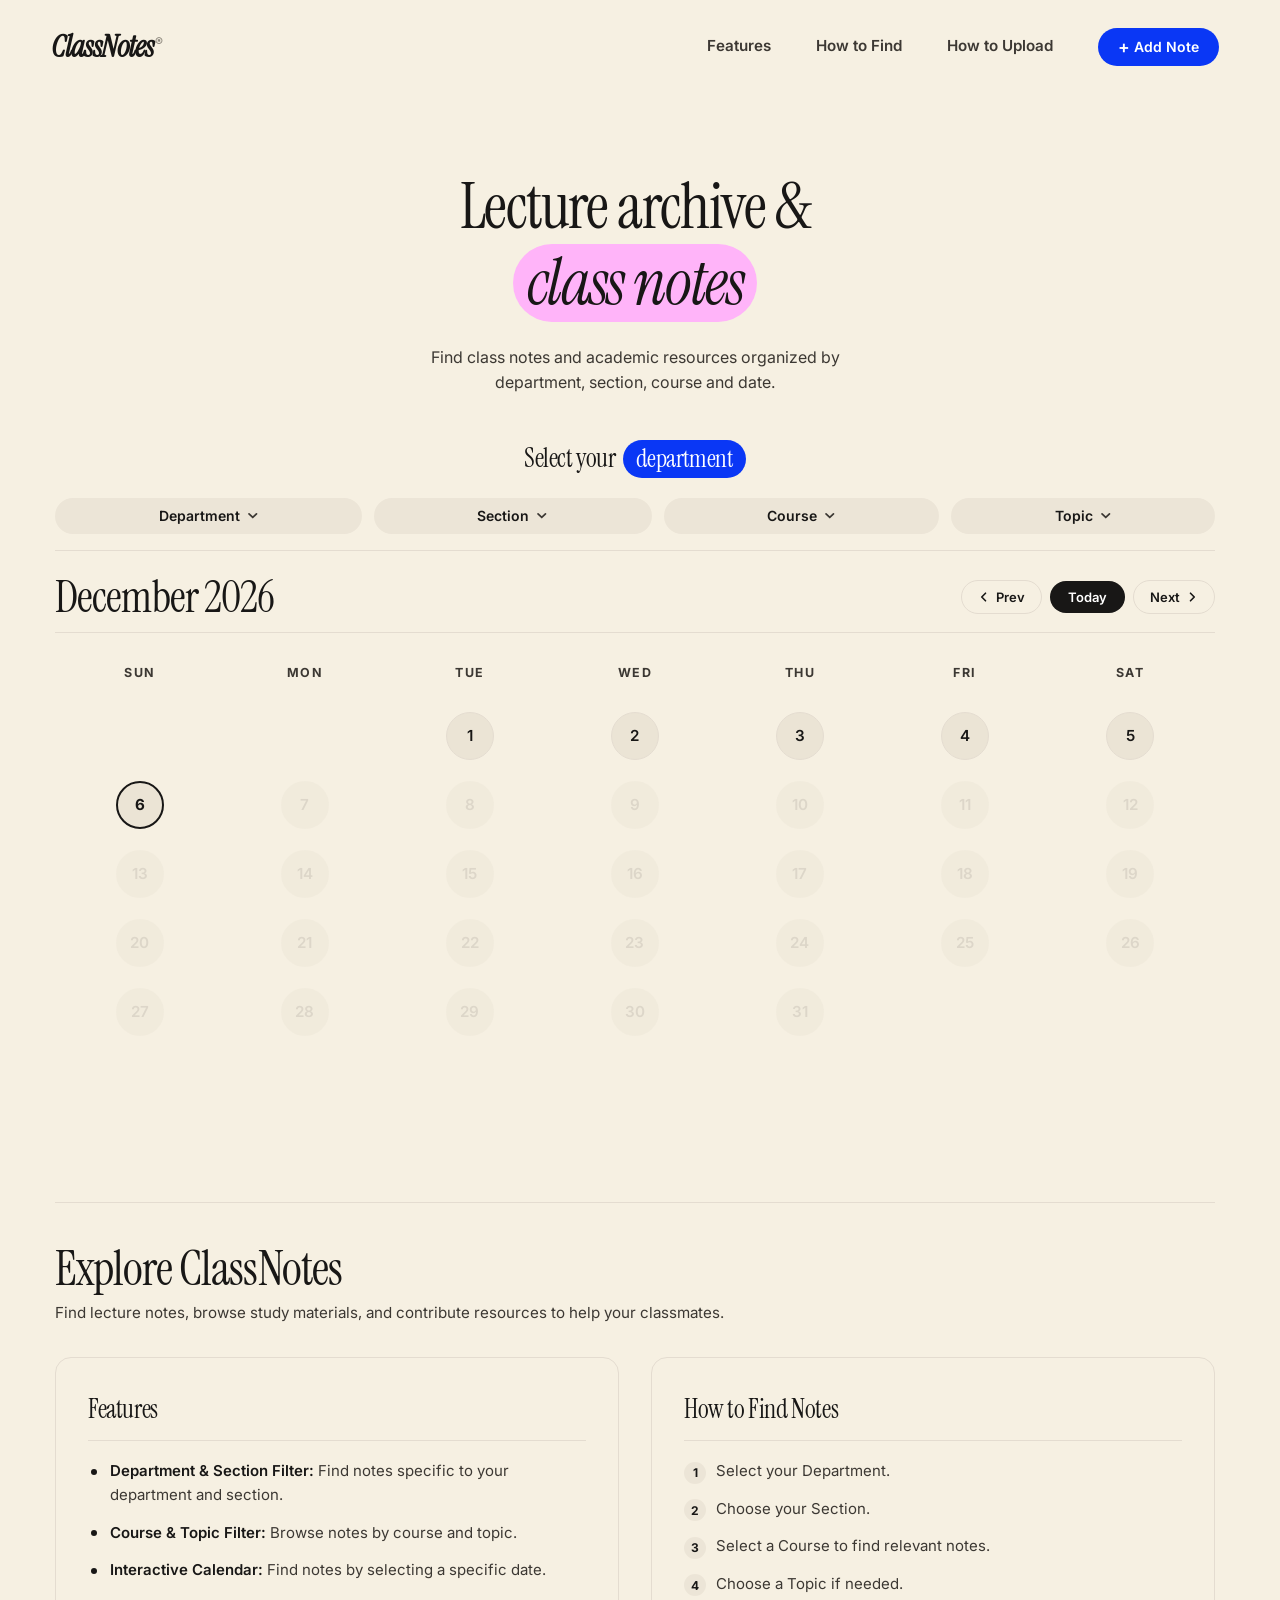
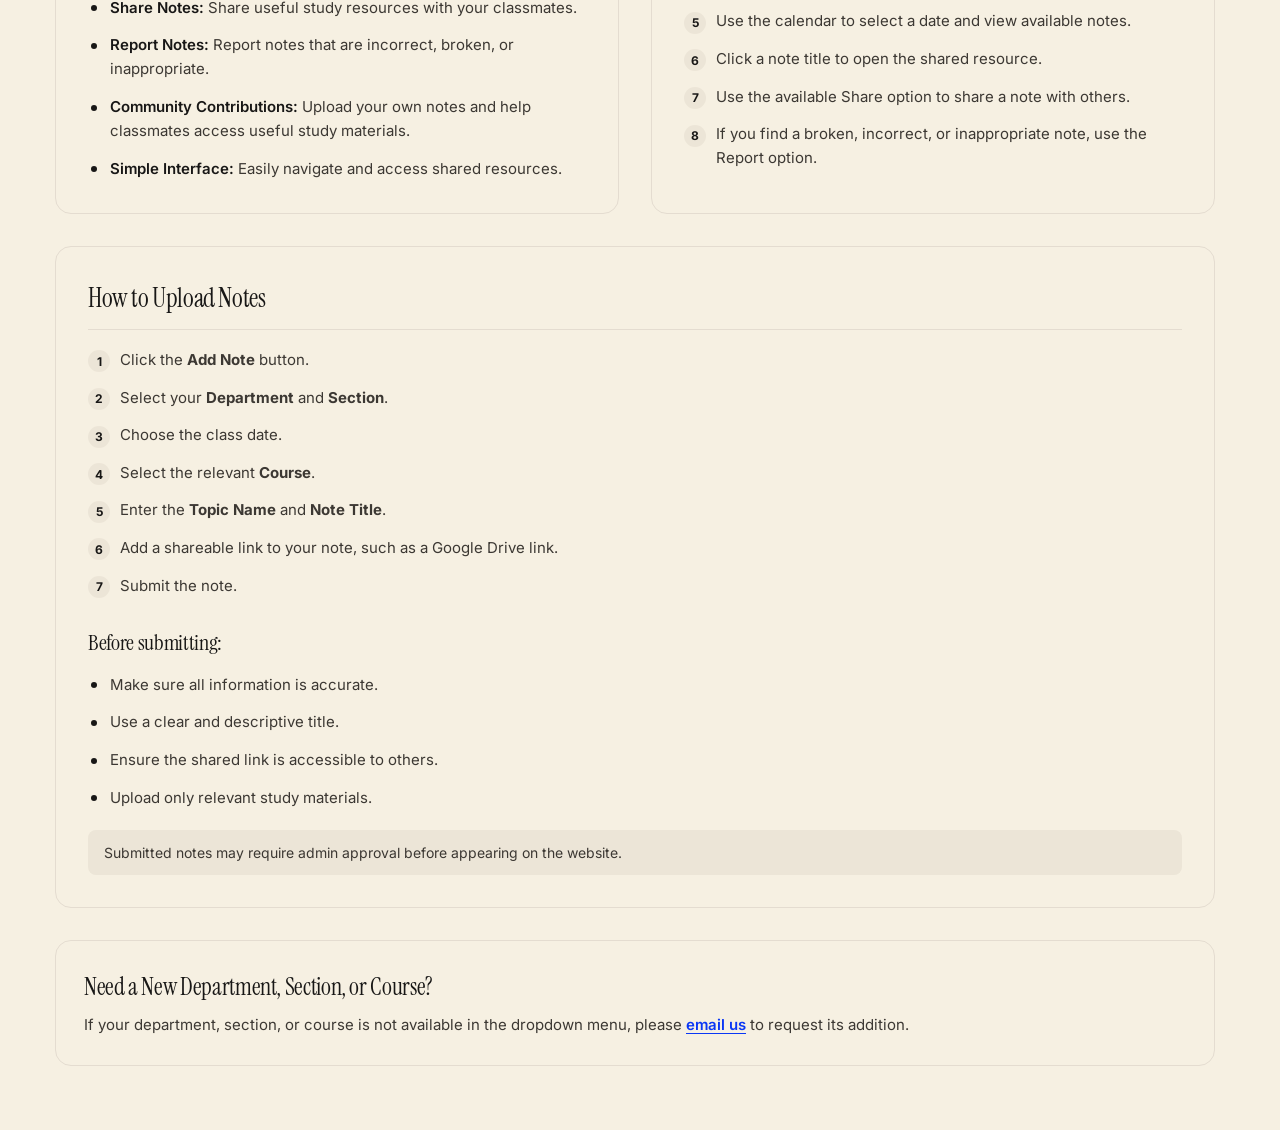
==== test.html @ f6c34bfb "Test" ====
<!DOCTYPE html>
<html lang="en">
<head>
  <meta charset="UTF-8">
  <meta name="viewport" content="width=device-width, initial-scale=1.0">
  <title>ClassNotes — Organized Lecture Notes</title>
  <link rel="preconnect" href="https://fonts.googleapis.com">
  <link rel="preconnect" href="https://fonts.gstatic.com" crossorigin>
  <link href="https://fonts.googleapis.com/css2?family=Instrument+Serif:ital@0;1&family=Inter:wght@400;500;600;700&display=swap" rel="stylesheet">
  <style>
    :root {
      --bg-canvas: #F6F0E2;
      --bg-surface: #FFFFFF;
      --bg-subtle: #ECE5D7;
      --bg-hover: #E3DCCF;
      --bg-pill: #EBE4D5;
      --bg-class-notes-badge: #FFB4F9;

      --border-subtle: #E4DCD0;
      --border-hover: #D6CEC0;

      --text-main: #181716;
      --text-muted: #3C3833;
      --text-subtle: #8A847A;
      --text-disabled: #B8B0A5;

      --brand-primary: #0A37F5;
      --brand-primary-hover: #072CC4;
      --brand-dark: #181716;
      --brand-dark-hover: #2B2A28;
      --brand-danger: #DC2626;
      --brand-danger-hover: #B91C1C;

      --radius-full: 9999px;
      --radius-lg: 16px;
      --radius-md: 10px;
      --radius-sm: 8px;

      --font-display: 'Instrument Serif', Georgia, serif;
      --font-body: 'Inter', -apple-system, BlinkMacSystemFont, "Segoe UI", Roboto, sans-serif;
    }

    *, *::before, *::after {
      box-sizing: border-box;
      margin: 0;
      padding: 0;
    }

    /* Intro Preloader */
    .preloader {
      position: fixed;
      inset: 0;
      background-color: var(--bg-canvas);
      display: flex;
      align-items: center;
      justify-content: center;
      z-index: 9999;
      pointer-events: auto;
      transition: opacity 0.6s cubic-bezier(0.16, 1, 0.3, 1), visibility 0.6s ease;
    }

    .preloader.is-hidden {
      opacity: 0;
      visibility: hidden;
      pointer-events: none;
    }

    .preloader-brand {
      font-family: var(--font-display);
      font-style: italic;
      font-size: clamp(2.75rem, 6.5vw, 4.5rem);
      letter-spacing: -0.02em;
      color: var(--text-main);
      display: inline-flex;
      align-items: baseline;
      user-select: none;
    }

    .preloader-char {
      display: inline-block;
      opacity: 0;
      filter: blur(14px);
      transform: translateY(2px);
      animation: blurRevealChar 0.48s cubic-bezier(0.2, 0, 0.2, 1) forwards;
      animation-delay: calc(var(--char-index) * 0.07s);
      will-change: filter, opacity, transform;
    }

    @keyframes blurRevealChar {
      0% {
        opacity: 0;
        filter: blur(14px);
        transform: translateY(2px);
      }
      100% {
        opacity: 1;
        filter: blur(0px);
        transform: translateY(0);
      }
    }

    html {
      scroll-behavior: smooth;
      scrollbar-gutter: stable;
      scrollbar-width: thin;
      scrollbar-color: var(--border-hover) transparent;
    }

    html::-webkit-scrollbar {
      width: 7px;
    }

    html::-webkit-scrollbar-thumb {
      background-color: var(--border-hover);
      border-radius: var(--radius-full);
    }

    html::-webkit-scrollbar-thumb:hover {
      background-color: var(--text-disabled);
    }

    button, input {
      font-family: inherit;
      border: 0;
      outline: 0;
      background: transparent;
    }

    body {
      background-color: var(--bg-canvas);
      color: var(--text-main);
      font-family: var(--font-body);
      font-size: 15px;
      line-height: 1.5;
      min-height: 100vh;
      padding-bottom: 4rem;
    }

    body.sheet-open {
      overflow: hidden;
      touch-action: none;
    }

    .shell {
      max-width: 1240px;
      width: 100%;
      margin: 0 auto;
      padding: 0 clamp(1rem, 3.5vw, 2.5rem);
    }

    /* Core buttons */
    .btn {
      display: inline-flex;
      align-items: center;
      justify-content: center;
      position: relative;
      font-size: 0.875rem;
      font-weight: 600;
      padding: 0.625rem 1.25rem;
      border-radius: var(--radius-full);
      cursor: pointer;
      text-decoration: none;
      white-space: nowrap;
      transition: background-color 0.15s ease, opacity 0.15s ease;
    }

    .btn:disabled {
      cursor: not-allowed;
      opacity: 0.6;
    }

    .btn--primary {
      background-color: var(--brand-primary);
      color: #FFFFFF;
    }

    .btn--primary:hover:not(:disabled) {
      background-color: var(--brand-primary-hover);
    }

    .btn-plus {
      font-size: 1.25em;
      line-height: 1;
      margin-right: 0.25rem;
      display: inline-block;
    }

    .btn--dark {
      background-color: var(--brand-dark);
      color: #FFFFFF;
      padding: 0.5rem 1.15rem;
      font-size: 0.8125rem;
    }

    .btn--dark:hover:not(:disabled) {
      background-color: var(--brand-dark-hover);
    }

    .btn--ghost {
      background-color: var(--bg-subtle);
      color: var(--text-main);
    }

    .btn--ghost:hover:not(:disabled) {
      background-color: var(--bg-hover);
    }

    .btn--subtle {
      background-color: var(--bg-canvas);
      color: var(--text-main);
      border: 1px solid var(--border-subtle);
      padding: 0.5rem 1rem;
      font-size: 0.8125rem;
      gap: 0.4rem;
    }

    .btn--subtle:hover:not(:disabled) {
      background-color: var(--bg-subtle);
    }

    .btn--danger {
      background-color: var(--brand-danger);
      color: #FFFFFF;
    }

    .btn--danger:hover:not(:disabled) {
      background-color: var(--brand-danger-hover);
    }

    .btn.is-loading {
      pointer-events: none;
      color: transparent;
    }

    .btn.is-loading::after {
      content: '';
      position: absolute;
      width: 1rem;
      height: 1rem;
      border: 2px solid #FFFFFF;
      border-top-color: transparent;
      border-radius: 50%;
      animation: spin 0.6s linear infinite;
    }

    /* Skeleton Loading Animations */
    @keyframes skeleton-pulse {
      0%, 100% { opacity: 0.95; }
      50% { opacity: 0.38; }
    }

    .skeleton-line,
    .calendar-cell-btn.skeleton-btn {
      background-color: var(--bg-hover);
      animation: skeleton-pulse 1.3s ease-in-out infinite;
    }

    .calendar-cell-btn.skeleton-btn {
      border: 1px solid var(--border-subtle);
      color: transparent;
      pointer-events: none;
      cursor: default;
    }

    .course-card.skeleton-card {
      pointer-events: none;
      user-select: none;
      cursor: default;
    }

    .skeleton-line {
      border-radius: var(--radius-full);
    }

    .skeleton-line--date {
      width: 140px;
      height: 15px;
      margin-bottom: 5px;
    }

    .skeleton-line--day {
      width: 48px;
      height: 12px;
    }

    .skeleton-line--badge {
      width: 50px;
      height: 14px;
      align-self: flex-start;
    }

    /* Header & Navigation */
    .site-header {
      width: 100%;
      display: flex;
      align-items: center;
      justify-content: space-between;
      padding: 1.75rem clamp(1rem, 4vw, 3.5rem);
      background: var(--bg-canvas);
      position: sticky;
      top: 0;
      z-index: 300;
    }

    .brand-mark {
      font-family: var(--font-display);
      font-style: italic;
      font-size: 1.875rem;
      letter-spacing: -0.02em;
      color: var(--text-main);
      line-height: 1;
    }

    .brand-mark sup {
      font-size: 0.75rem;
      font-family: var(--font-body);
      font-style: normal;
      color: var(--text-subtle);
      font-weight: 600;
      margin-left: 2px;
    }

    .header-nav {
      display: flex;
      align-items: center;
      gap: clamp(2rem, 3.5vw, 3rem);
    }

    .nav-link {
      font-size: 0.95rem;
      font-weight: 600;
      color: var(--text-muted);
      cursor: pointer;
      text-decoration: none;
      transition: color 0.15s ease;
    }

    .nav-link:hover {
      color: var(--text-main);
    }

    .header-menu-toggle {
      display: none;
      padding: 0.25rem 0.5rem;
      font-size: 0.95rem;
      font-weight: 600;
      color: var(--text-main);
      cursor: pointer;
    }

    /* Badges */
    .badge {
      display: inline-flex;
      align-items: center;
      background: var(--bg-subtle);
      color: var(--text-main);
      font-family: var(--font-display);
      font-style: italic;
      border-radius: var(--radius-full);
      padding: 0.15rem 0.85rem;
    }

    .hero-title .badge {
      background-color: var(--bg-class-notes-badge);
    }

    /* Form controls */
    .field {
      margin-bottom: 1rem;
      position: relative;
    }

    .field label {
      display: block;
      font-size: 0.75rem;
      font-weight: 600;
      text-transform: uppercase;
      letter-spacing: 0.05em;
      color: var(--text-subtle);
      margin-bottom: 0.35rem;
    }

    .field input {
      width: 100%;
      background-color: var(--bg-subtle);
      border-radius: var(--radius-md);
      padding: 0.75rem 1rem;
      font-size: 0.9375rem;
      color: var(--text-main);
      transition: background-color 0.15s ease;
    }

    .field input:focus {
      background-color: var(--bg-hover);
    }

    /* Hero */
    .hero {
      padding-top: clamp(3.5rem, 6vw, 5.5rem);
      text-align: center;
      max-width: 840px;
      margin: 0 auto;
      display: flex;
      flex-direction: column;
      align-items: center;
    }

    .hero-title {
      font-family: var(--font-display);
      font-size: clamp(2.5rem, 5vw, 4.25rem);
      font-weight: 400;
      line-height: 1.15;
      letter-spacing: -0.025em;
      color: var(--text-main);
      margin-bottom: 1.4rem;
    }

    .hero-desc {
      font-size: clamp(1rem, 1.2vw, 1.125rem);
      color: var(--text-muted);
      max-width: 500px;
      line-height: 1.6;
      margin: 0 auto clamp(2rem, 3.5vw, 2.75rem);
    }

    /* Selection Banner */
    .selection-banner-wrapper {
      margin: 0 auto 0.85rem;
      display: flex;
      justify-content: center;
      align-items: center;
      text-align: center;
    }

    .selection-banner {
      font-family: var(--font-display);
      font-size: clamp(1.25rem, 2.3vw, 1.65rem);
      font-weight: 400;
      letter-spacing: -0.015em;
      color: var(--text-main);
      display: inline-flex;
      align-items: center;
      justify-content: center;
      flex-wrap: wrap;
      gap: 0.45rem;
      line-height: 1.35;
    }

    .selection-banner .badge {
      background-color: var(--brand-primary);
      color: #FFFFFF;
      font-size: 0.95em;
      font-style: normal;
    }

    /* Filters Bar */
    .nav-filters {
      display: flex;
      flex-wrap: nowrap;
      align-items: center;
      width: 100%;
      margin-bottom: 1rem;
      padding: 0.35rem 0 1rem;
      border-bottom: 1px solid var(--border-subtle);
      position: relative;
      gap: clamp(0.35rem, 1.2vw, 0.75rem);
      overflow-x: auto;
    }

    .nav-filters,
    .notes-stack,
    .modal-body-scroll {
      scrollbar-width: none;
    }

    .nav-filters::-webkit-scrollbar,
    .notes-stack::-webkit-scrollbar,
    .modal-body-scroll::-webkit-scrollbar {
      display: none;
    }

    .nav-filter-item {
      position: relative;
      min-width: 0;
    }

    .nav-filters .nav-filter-item {
      flex: 1 1 auto;
      min-width: 72px;
      max-width: 35%;
    }

    /* Filter Triggers */
    .nav-filter-trigger {
      display: flex;
      align-items: center;
      justify-content: center;
      gap: clamp(0.2rem, 0.8vw, 0.45rem);
      background-color: var(--bg-subtle);
      border-radius: var(--radius-full);
      padding: 0.6rem clamp(0.4rem, 1.2vw, 1.15rem);
      color: var(--text-main);
      font-size: clamp(0.75rem, 1.1vw, 0.875rem);
      font-weight: 600;
      cursor: pointer;
      user-select: none;
      width: 100%;
      transition: background-color 0.15s ease;
    }

    .nav-filter-trigger:hover,
    .nav-filter-trigger:focus-visible,
    .nav-filter-trigger[aria-expanded="true"] {
      background-color: var(--bg-hover);
    }

    .nav-filter-text {
      overflow: hidden;
      text-overflow: ellipsis;
      white-space: nowrap;
      pointer-events: none;
      min-width: 0;
      text-align: center;
    }

    .nav-filter-arrow {
      pointer-events: none;
      flex-shrink: 0;
      color: var(--text-muted);
      transition: transform 0.15s ease;
    }

    .nav-filter-trigger[aria-expanded="true"] .nav-filter-arrow {
      transform: rotate(180deg);
    }

    /* Filter Menus */
    .nav-filter-menu {
      position: absolute;
      top: calc(100% + 5px);
      left: 0;
      width: 100%;
      min-width: 220px;
      max-width: min(420px, calc(100vw - 2rem));
      background: var(--bg-surface);
      border: 1px solid var(--border-subtle);
      border-radius: var(--radius-md);
      padding: 0.35rem 0.25rem 0.35rem 0.35rem;
      z-index: 250;
      max-height: 240px;
      overflow-y: auto;
      box-shadow: 0 4px 16px rgba(0, 0, 0, 0.08);
      scrollbar-width: thin;
      scrollbar-color: var(--border-hover) transparent;
    }

    .nav-filter-menu::-webkit-scrollbar {
      width: 5px;
      display: block;
    }

    .nav-filter-menu::-webkit-scrollbar-track {
      background: transparent;
      margin: 4px 0;
    }

    .nav-filter-menu::-webkit-scrollbar-thumb {
      background-color: var(--border-hover);
      border-radius: var(--radius-full);
    }

    .nav-filter-menu::-webkit-scrollbar-thumb:hover {
      background-color: var(--text-subtle);
    }

    .nav-filter-menu[hidden] {
      display: none;
    }

    .nav-filter-option {
      display: flex;
      align-items: center;
      justify-content: space-between;
      width: 100%;
      padding: 0.55rem 0.85rem;
      border-radius: var(--radius-sm);
      font-size: 0.84rem;
      font-weight: 500;
      color: var(--text-main);
      text-align: left;
      cursor: pointer;
      line-height: 1.4;
      background: transparent;
      gap: 0.5rem;
      transition: background-color 0.12s ease;
    }

    .nav-filter-option-text {
      flex: 1 1 auto;
      min-width: 0;
      overflow: hidden;
      text-overflow: ellipsis;
      white-space: nowrap;
    }

    .nav-filter-check {
      flex-shrink: 0;
      width: 14px;
      height: 14px;
      color: var(--text-muted);
    }

    .nav-filter-option:hover {
      background-color: var(--bg-hover);
    }

    .nav-filter-option.is-selected {
      font-weight: 600;
      background-color: var(--bg-pill);
      color: var(--text-main);
    }

    .nav-filter-empty {
      padding: 0.85rem 1rem;
      color: var(--text-subtle);
      font-size: 0.8125rem;
      text-align: center;
      user-select: none;
    }

    /* Modal Form dropdowns */
    .field .nav-filter-item {
      width: 100%;
    }

    .field .nav-filter-trigger {
      justify-content: space-between;
      border-radius: var(--radius-md);
      padding: 0.75rem 1rem;
      font-size: 0.9375rem;
      background-color: var(--bg-subtle);
    }

    .field .nav-filter-menu {
      min-width: 100%;
      max-width: 100%;
      top: calc(100% + 4px);
    }

    .content-area {
      margin-top: 0.5rem;
    }

    /* Calendar & Views */
    #calendar-view,
    .course-dates-view {
      padding: 0.5rem 0 1rem;
    }

    .calendar-nav {
      display: flex;
      align-items: center;
      justify-content: space-between;
      margin-bottom: 0.85rem;
      padding-bottom: 0.85rem;
      border-bottom: 1px solid var(--border-subtle);
      flex-wrap: wrap;
      gap: 1rem;
    }

    .calendar-nav-title {
      font-family: var(--font-display);
      font-size: 2.75rem;
      font-weight: 400;
      letter-spacing: -0.02em;
      color: var(--text-main);
      line-height: 1;
      transition: opacity 0.2s ease;
    }

    .calendar-nav-title .month-short {
      display: none;
    }

    .calendar-nav-actions {
      display: flex;
      align-items: center;
      gap: 0.45rem;
    }

    /* Carousel Container */
    .calendar-carousel {
      position: relative;
      overflow: hidden;
      width: 100%;
      touch-action: pan-y;
      user-select: none;
      -webkit-user-select: none;
      cursor: grab;
      border-radius: var(--radius-md);
    }

    .calendar-carousel.is-dragging {
      cursor: grabbing;
    }

    .calendar-track {
      display: flex;
      width: 300%;
      will-change: transform;
      transform: translate3d(-33.333333%, 0, 0);
      transition: transform 0.28s cubic-bezier(0.16, 1, 0.3, 1);
    }

    .calendar-track.is-dragging {
      transition: none !important;
    }

    .calendar-panel {
      flex: 0 0 33.333333%;
      width: 33.333333%;
      padding: 0 0.15rem;
    }

    .calendar-panel:not(.is-current) {
      pointer-events: none;
      opacity: 0.9;
    }

    .calendar-grid {
      width: 100%;
      border-collapse: separate;
      border-spacing: 0 0.85rem;
      table-layout: fixed;
    }

    .calendar-grid th {
      font-size: 0.78rem;
      font-weight: 700;
      text-transform: uppercase;
      letter-spacing: 0.12em;
      color: var(--text-muted);
      padding: 0.25rem 0.25rem 0.75rem;
      text-align: center;
    }

    .calendar-cell {
      height: 56px;
      text-align: center;
      vertical-align: middle;
    }

    .calendar-cell--empty,
    .calendar-cell--disabled {
      pointer-events: none;
    }

    .calendar-cell-btn {
      width: 48px;
      height: 48px;
      margin: auto;
      display: flex;
      align-items: center;
      justify-content: center;
      background-color: var(--bg-pill);
      border: 1px solid var(--border-subtle);
      font-weight: 600;
      font-size: 0.95rem;
      color: var(--text-main);
      border-radius: 50%;
      cursor: pointer;
      transition: background-color 0.15s ease, border-color 0.15s ease, color 0.15s ease;
    }

    .calendar-cell-btn:hover:not(:disabled) {
      background-color: var(--bg-hover);
      border-color: var(--border-hover);
    }

    .calendar-cell--today .calendar-cell-btn {
      border: 2px solid var(--text-main);
      font-weight: 700;
    }

    .calendar-cell.has-notes .calendar-cell-btn {
      border: 2px solid var(--brand-primary);
      color: var(--brand-primary);
      font-weight: 700;
    }

    .calendar-cell.has-notes .calendar-cell-btn:hover:not(:disabled) {
      border-color: var(--brand-primary-hover);
    }

    .calendar-cell--disabled .calendar-cell-btn {
      border: 0;
      color: var(--text-disabled);
      opacity: 0.4;
      cursor: default;
    }

    .course-dates-header {
      display: flex;
      align-items: baseline;
      gap: 0.75rem;
      margin-bottom: 1.25rem;
      padding-bottom: 0.85rem;
      border-bottom: 1px solid var(--border-subtle);
      flex-wrap: wrap;
    }

    .course-dates-title {
      font-family: var(--font-display);
      font-size: 2.25rem;
      font-weight: 400;
      color: var(--text-main);
      line-height: 1.1;
    }

    .course-dates-count {
      font-size: 0.875rem;
      color: var(--text-subtle);
      font-weight: 600;
    }

    .course-dates-grid {
      display: grid;
      grid-template-columns: repeat(auto-fill, minmax(240px, 1fr));
      gap: 0.85rem;
      width: 100%;
    }

    .course-card {
      background-color: transparent;
      border: 1px solid var(--border-subtle);
      border-radius: var(--radius-md);
      padding: 0.95rem 1.15rem;
      cursor: pointer;
      display: flex;
      align-items: flex-start;
      justify-content: space-between;
      gap: 0.75rem;
      transition: background-color 0.15s ease, border-color 0.15s ease;
      text-align: left;
    }

    .course-card:hover {
      background-color: var(--bg-hover);
      border-color: var(--border-hover);
    }

    .course-card-info {
      display: flex;
      flex-direction: column;
      gap: 0.25rem;
    }

    .course-card-date {
      font-weight: 600;
      font-size: 0.95rem;
      color: var(--text-main);
      line-height: 1.3;
    }

    .course-card-day {
      font-size: 0.8125rem;
      color: var(--text-subtle);
      font-weight: 500;
    }

    .course-card-badge {
      align-self: flex-start;
      color: var(--text-subtle);
      font-size: 0.8125rem;
      font-weight: 600;
      white-space: nowrap;
    }

    /* Documentation Section */
    .docs-container {
      margin-top: clamp(2.5rem, 5vw, 4rem);
      padding-top: clamp(1.5rem, 3vw, 2.5rem);
      border-top: 1px solid var(--border-subtle);
    }

    .docs-intro {
      margin-bottom: 2rem;
    }

    .docs-main-title {
      font-family: var(--font-display);
      font-size: clamp(2rem, 4vw, 3rem);
      font-weight: 400;
      letter-spacing: -0.02em;
      color: var(--text-main);
      line-height: 1.15;
    }

    .docs-lead {
      font-size: 0.95rem;
      color: var(--text-muted);
      margin-top: 0.35rem;
    }

    .docs-grid {
      display: grid;
      grid-template-columns: repeat(auto-fit, minmax(320px, 1fr));
      gap: clamp(1.25rem, 2.5vw, 2rem);
      margin-bottom: 2rem;
    }

    .docs-block {
      background: transparent;
      border: 1px solid var(--border-subtle);
      border-radius: var(--radius-lg);
      padding: clamp(1.25rem, 2.5vw, 2rem);
      scroll-margin-top: 6rem;
    }

    #how-to-upload {
      margin-bottom: 2rem;
    }

    .docs-block-title {
      font-family: var(--font-display);
      font-size: 1.65rem;
      font-weight: 400;
      letter-spacing: -0.015em;
      color: var(--text-main);
      margin-bottom: 1.15rem;
      padding-bottom: 0.65rem;
      border-bottom: 1px solid var(--border-subtle);
    }

    .docs-list {
      list-style: none;
      display: flex;
      flex-direction: column;
      gap: 0.85rem;
      color: var(--text-muted);
      font-size: 0.9375rem;
      line-height: 1.6;
    }

    .docs-list-item {
      position: relative;
      padding-left: 1.4rem;
    }

    .docs-list-item::before {
      content: "";
      position: absolute;
      left: 0.2rem;
      top: 0.6rem;
      width: 6px;
      height: 6px;
      border-radius: 50%;
      background-color: var(--text-main);
    }

    .docs-list strong {
      color: var(--text-main);
      font-weight: 600;
    }

    .docs-steps {
      list-style: none;
      counter-reset: step-counter;
      display: flex;
      flex-direction: column;
      gap: 0.85rem;
      color: var(--text-muted);
      font-size: 0.9375rem;
      line-height: 1.6;
    }

    .docs-step-item {
      position: relative;
      counter-increment: step-counter;
      padding-left: 2rem;
    }

    .docs-step-item::before {
      content: counter(step-counter);
      position: absolute;
      left: 0;
      top: 0.15rem;
      width: 22px;
      height: 22px;
      border-radius: 50%;
      background-color: var(--bg-subtle);
      color: var(--text-main);
      font-size: 0.75rem;
      font-weight: 700;
      display: inline-flex;
      align-items: center;
      justify-content: center;
    }

    /* Refined & elegant styling for "Before submitting:" */
    .docs-subheading {
      font-family: var(--font-display);
      font-size: 1.4rem;
      font-weight: 400;
      letter-spacing: -0.015em;
      color: var(--text-main);
      margin: 1.75rem 0 0.85rem;
    }

    .docs-notice {
      background-color: var(--bg-subtle);
      border: none;
      border-radius: var(--radius-sm);
      padding: 0.75rem 1rem;
      font-size: 0.875rem;
      color: var(--text-muted);
      line-height: 1.5;
      margin-top: 1.25rem;
    }

    .docs-contact-box {
      background: transparent;
      border: 1px solid var(--border-subtle);
      border-radius: var(--radius-lg);
      padding: clamp(1.25rem, 2.5vw, 1.75rem);
      scroll-margin-top: 6rem;
    }

    .docs-contact-box h3 {
      font-family: var(--font-display);
      font-size: 1.5rem;
      font-weight: 400;
      letter-spacing: -0.015em;
      color: var(--text-main);
      margin-bottom: 0.5rem;
    }

    .docs-contact-box p {
      color: var(--text-muted);
      font-size: 0.9375rem;
      line-height: 1.6;
    }

    .docs-contact-box a {
      color: var(--brand-primary);
      font-weight: 600;
      text-decoration: underline;
      text-underline-offset: 3px;
    }

    .docs-contact-box a:hover {
      color: var(--brand-primary-hover);
    }

    /* Modals */
    .dialog-modal {
      position: fixed;
      inset: 0;
      margin: auto;
      max-width: 520px;
      width: calc(100% - 2rem);
      max-height: 88vh;
      background: var(--bg-surface);
      border: 1px solid var(--border-subtle);
      border-radius: var(--radius-lg);
      padding: 2rem;
      color: var(--text-main);
    }

    .dialog-modal[open] {
      display: flex;
      flex-direction: column;
    }

    .dialog-modal > form {
      display: flex;
      flex-direction: column;
      flex: 1 1 auto;
      min-height: 0;
      overflow: hidden;
    }

    .dialog-modal::backdrop {
      background: rgba(0, 0, 0, 0.55);
      cursor: pointer;
    }

    .bottom-sheet-handle-wrapper {
      display: none;
      width: 100%;
      justify-content: center;
      align-items: center;
      padding: 0.5rem 0 0.85rem;
      touch-action: none;
      user-select: none;
      flex-shrink: 0;
      cursor: grab;
    }

    .bottom-sheet-handle-wrapper:active,
    .bottom-sheet-handle:active {
      cursor: grabbing;
    }

    .bottom-sheet-handle {
      width: 42px;
      height: 4.5px;
      background-color: var(--border-hover);
      border-radius: var(--radius-full);
      transition: background-color 0.15s ease;
    }

    .dialog-modal-header {
      padding-bottom: 0.85rem;
      border-bottom: 1px solid var(--border-subtle);
      flex-shrink: 0;
    }

    .dialog-modal-title {
      font-family: var(--font-display);
      font-size: 1.75rem;
      font-weight: 400;
      letter-spacing: -0.02em;
      margin-bottom: 0.2rem;
    }

    .dialog-modal-desc {
      font-size: 0.8125rem;
      color: var(--text-subtle);
      font-weight: 600;
    }

    .dialog-modal-text {
      font-size: 0.875rem;
      color: var(--text-muted);
    }

    .dialog-modal-actions {
      display: flex;
      align-items: center;
      justify-content: flex-end;
      gap: 0.75rem;
      margin-top: 1rem;
      flex-shrink: 0;
    }

    .notes-stack,
    .modal-body-scroll {
      flex: 1 1 auto;
      overflow-y: auto;
      margin-top: 1rem;
      -webkit-overflow-scrolling: touch;
      overscroll-behavior-y: contain;
    }

    .notes-stack {
      display: flex;
      flex-direction: column;
      gap: 0.85rem;
    }

    .modal-body-scroll {
      padding-bottom: 1.5rem;
    }

    .modal-body-scroll .field:last-child {
      margin-bottom: 0;
    }

    .empty-state {
      display: flex;
      flex-direction: column;
      align-items: center;
      justify-content: center;
      text-align: center;
      padding: 3.5rem 1.5rem;
      gap: 0.85rem;
      width: 100%;
      grid-column: 1 / -1;
      margin: 0 auto;
    }

    .empty-state-icon {
      width: 44px;
      height: 44px;
      color: var(--text-subtle);
      opacity: 0.75;
    }

    .empty-state-text {
      font-size: 0.9375rem;
      color: var(--text-subtle);
      font-weight: 500;
      max-width: 420px;
      line-height: 1.45;
    }

    .note-cluster {
      background-color: #FAF5EB;
      border-radius: var(--radius-md);
      padding: 0.95rem 1.15rem;
    }

    .note-cluster-course {
      font-size: 1rem;
      font-weight: 700;
      color: var(--text-main);
      margin-bottom: 0.4rem;
    }

    .note-cluster-topic-group {
      margin-left: 1.1rem;
      margin-top: 0.45rem;
      margin-bottom: 0.65rem;
    }

    .note-cluster-topic-group:last-child {
      margin-bottom: 0;
    }

    .note-cluster-topic-header {
      font-size: 0.875rem;
      font-weight: 600;
      color: var(--text-muted);
      margin-bottom: 0.35rem;
    }

    .note-cluster-list {
      list-style: none;
      margin-left: 0.25rem;
      display: flex;
      flex-direction: column;
      gap: 0.5rem;
    }

    .note-row {
      display: flex;
      align-items: center;
      justify-content: space-between;
      gap: 0.6rem;
      padding: 0.15rem 0;
      width: 100%;
    }

    .note-row-left {
      display: inline-flex;
      align-items: center;
      gap: 0.45rem;
      font-size: 0.9rem;
      min-width: 0;
      flex: 1 1 auto;
    }

    .note-title-btn,
    .note-title-plain {
      display: inline-flex;
      align-items: center;
      gap: 0.45rem;
      background-color: var(--bg-subtle);
      border-radius: var(--radius-full);
      padding: 0.38rem 0.85rem;
      font-size: 0.875rem;
      font-weight: 600;
      line-height: 1.35;
      min-width: 0;
      max-width: 100%;
    }

    .note-title-btn {
      color: var(--brand-primary);
      text-decoration: none;
      cursor: pointer;
      transition: background-color 0.15s ease, color 0.15s ease;
    }

    .note-title-btn:hover {
      background-color: var(--bg-hover);
      color: var(--brand-primary-hover);
    }

    .note-title-plain {
      color: var(--text-main);
      cursor: default;
    }

    .note-title-text {
      overflow: hidden;
      text-overflow: ellipsis;
      white-space: nowrap;
      min-width: 0;
    }

    .note-row-icon {
      width: 14px;
      height: 14px;
      color: var(--text-subtle);
      flex-shrink: 0;
    }

    .note-row-flag {
      color: var(--brand-danger);
      font-weight: 600;
      font-size: 0.72rem;
      margin-left: 0.25rem;
      white-space: nowrap;
      flex-shrink: 0;
    }

    .note-row-actions {
      display: inline-flex;
      align-items: center;
      gap: 0.35rem;
      flex-shrink: 0;
    }

    .btn-share,
    .btn-report {
      display: inline-flex;
      align-items: center;
      justify-content: center;
      width: 32px;
      height: 32px;
      cursor: pointer;
      border-radius: 50%;
      background-color: var(--bg-subtle);
      color: var(--text-muted);
      transition: background-color 0.15s ease, color 0.15s ease;
      flex-shrink: 0;
    }

    .btn-share svg,
    .btn-report svg {
      width: 15px;
      height: 15px;
      flex-shrink: 0;
    }

    .btn-share:hover {
      color: var(--brand-primary);
      background-color: var(--bg-hover);
    }

    .btn-report:hover {
      color: var(--brand-danger);
      background-color: var(--bg-hover);
    }

    .toast-tray {
      position: fixed;
      bottom: 1.5rem;
      right: 1.5rem;
      z-index: 1000;
      display: flex;
      flex-direction: column;
      gap: 0.5rem;
      pointer-events: none;
    }

    .toast {
      pointer-events: auto;
      background: var(--brand-dark);
      color: #FFFFFF;
      padding: 0.75rem 1.25rem;
      border-radius: var(--radius-md);
      font-size: 0.875rem;
      font-weight: 500;
      box-shadow: 0 4px 14px rgba(0, 0, 0, 0.16);
      transition: opacity 0.25s ease;
    }

    @keyframes spin {
      to { transform: rotate(360deg); }
    }

    @media (max-width: 768px) {
      .site-header {
        padding: 1.25rem 1rem;
      }

      .brand-mark,
      .header-menu-toggle {
        position: relative;
        z-index: 320;
      }

      .header-menu-toggle {
        display: block;
        font-size: 0.9rem;
      }

      .header-nav {
        display: flex;
        position: fixed;
        inset: 0;
        height: 100dvh;
        background-color: var(--bg-canvas);
        padding: 5.5rem 1.75rem 2.5rem;
        z-index: 310;
        flex-direction: column;
        align-items: flex-start;
        gap: 1.25rem;
        overflow-y: auto;
        opacity: 0;
        visibility: hidden;
        pointer-events: none;
        transition: opacity 0.22s ease, visibility 0.22s ease;
      }

      .header-nav.is-open {
        opacity: 1;
        visibility: visible;
        pointer-events: auto;
      }

      .nav-link {
        font-size: 1.1rem;
        font-weight: 600;
        color: var(--text-main);
        width: 100%;
        text-align: left;
        padding: 0.25rem 0;
      }

      .header-nav .btn--primary {
        width: 100%;
        margin-top: 1rem;
        padding: 0.85rem 1.25rem;
        font-size: 0.95rem;
        font-weight: 600;
      }

      .hero { padding-top: 2rem; }
      .hero-desc { margin-bottom: 1.5rem; }
      .selection-banner { font-size: 1.2rem; }

      .nav-filters {
        gap: 0.45rem;
        padding: 0.35rem 0 0.85rem;
      }

      .nav-filters .nav-filter-item {
        flex: 1 0 auto;
        max-width: 205px;
      }

      .nav-filters .nav-filter-trigger {
        padding: 0.55rem 0.65rem;
        font-size: 0.82rem;
        gap: 0.3rem;
      }

      .nav-filters .nav-filter-arrow {
        width: 10px;
        height: 6px;
      }

      .calendar-nav-title { font-size: 2.15rem; }
      .calendar-nav { margin-bottom: 0.65rem; padding-bottom: 0.65rem; }

      .calendar-nav-title .month-full {
        display: none;
      }

      .calendar-nav-title .month-short {
        display: inline;
      }

      #cal-prev span,
      #cal-next span {
        display: none;
      }

      #cal-prev,
      #cal-next {
        padding: 0.5rem 0.75rem;
        gap: 0;
      }

      .calendar-grid { border-spacing: 0 0.4rem; }
      .calendar-cell { height: 46px; }
      .calendar-cell-btn { width: 38px; height: 38px; font-size: 0.8125rem; }

      .docs-grid {
        grid-template-columns: 1fr;
      }

      .dialog-modal.bottom-sheet {
        inset: auto 0 0 0;
        margin: 0 auto;
        max-width: 100%;
        width: 100%;
        max-height: 82vh;
        border-radius: 20px 20px 0 0;
        border-bottom: 0;
        padding: 0.5rem 1.25rem 1.25rem;
        transform: translateY(100%);
        transition: transform 0.28s cubic-bezier(0.16, 1, 0.3, 1);
        overscroll-behavior: contain;
      }

      .dialog-modal.bottom-sheet.is-open {
        transform: translateY(0);
      }

      .dialog-modal.bottom-sheet.is-dragging {
        transition: none;
      }

      .dialog-modal.bottom-sheet .dialog-modal-header {
        cursor: grab;
        user-select: none;
        touch-action: none;
      }

      .bottom-sheet-handle-wrapper {
        display: flex;
      }

      .toast-tray { left: 1rem; right: 1rem; bottom: 1rem; }
    }
  </style>
</head>
<body>
  <div class="preloader" id="preloader" aria-hidden="true">
    <div class="preloader-brand">
      <span class="preloader-char" style="--char-index: 0">C</span>
      <span class="preloader-char" style="--char-index: 1">l</span>
      <span class="preloader-char" style="--char-index: 2">a</span>
      <span class="preloader-char" style="--char-index: 3">s</span>
      <span class="preloader-char" style="--char-index: 4">s</span>
      <span class="preloader-char" style="--char-index: 5">N</span>
      <span class="preloader-char" style="--char-index: 6">o</span>
      <span class="preloader-char" style="--char-index: 7">t</span>
      <span class="preloader-char" style="--char-index: 8">e</span>
      <span class="preloader-char" style="--char-index: 9">s</span>
    </div>
  </div>

  <header class="site-header">
    <h1 class="brand-mark">ClassNotes<sup>®</sup></h1>

    <button type="button" class="header-menu-toggle" id="mobile-menu-toggle" aria-expanded="false" aria-controls="header-nav">Menu</button>

    <nav class="header-nav" id="header-nav">
      <a href="#features" class="nav-link">Features</a>
      <a href="#how-to-find" class="nav-link">How to Find</a>
      <a href="#how-to-upload" class="nav-link">How to Upload</a>
      <button type="button" class="btn btn--primary" id="trigger-add-note"><span class="btn-plus">+</span>Add Note</button>
    </nav>
  </header>

  <div class="shell">
    <section class="hero">
      <h2 class="hero-title">Lecture archive &amp;<br><span class="badge">class notes</span></h2>
      <p class="hero-desc">Find class notes and academic resources organized by department, section, course and date.</p>

      <div class="selection-banner-wrapper">
        <div id="selection-banner" class="selection-banner"></div>
      </div>
    </section>

    <nav class="nav-filters" id="main-nav-filters" aria-label="Class and Lecture Filters">
      <div class="nav-filter-item" data-filter="dept">
        <button type="button" class="nav-filter-trigger" id="dept-trigger" aria-haspopup="listbox" aria-expanded="false">
          <span class="nav-filter-text" id="dept-label">Department</span>
          <svg class="nav-filter-arrow" width="11.5" height="7" viewBox="0 0 12 8" fill="none" aria-hidden="true">
            <path d="M1.75 2.25L6 6.25L10.25 2.25" stroke="currentColor" stroke-width="2.0" stroke-linecap="round" stroke-linejoin="round"/>
          </svg>
        </button>
        <div class="nav-filter-menu" id="dept-menu" hidden role="listbox"></div>
      </div>

      <div class="nav-filter-item" data-filter="sec">
        <button type="button" class="nav-filter-trigger" id="sec-trigger" aria-haspopup="listbox" aria-expanded="false">
          <span class="nav-filter-text" id="sec-label">Section</span>
          <svg class="nav-filter-arrow" width="11.5" height="7" viewBox="0 0 12 8" fill="none" aria-hidden="true">
            <path d="M1.75 2.25L6 6.25L10.25 2.25" stroke="currentColor" stroke-width="2.0" stroke-linecap="round" stroke-linejoin="round"/>
          </svg>
        </button>
        <div class="nav-filter-menu" id="sec-menu" hidden role="listbox"></div>
      </div>

      <div class="nav-filter-item" data-filter="course">
        <button type="button" class="nav-filter-trigger" id="course-trigger" aria-haspopup="listbox" aria-expanded="false">
          <span class="nav-filter-text" id="course-label">Course</span>
          <svg class="nav-filter-arrow" width="11.5" height="7" viewBox="0 0 12 8" fill="none" aria-hidden="true">
            <path d="M1.75 2.25L6 6.25L10.25 2.25" stroke="currentColor" stroke-width="2.0" stroke-linecap="round" stroke-linejoin="round"/>
          </svg>
        </button>
        <div class="nav-filter-menu" id="course-menu" hidden role="listbox"></div>
      </div>

      <div class="nav-filter-item" data-filter="topic">
        <button type="button" class="nav-filter-trigger" id="topic-trigger" aria-haspopup="listbox" aria-expanded="false">
          <span class="nav-filter-text" id="topic-label">Topic</span>
          <svg class="nav-filter-arrow" width="11.5" height="7" viewBox="0 0 12 8" fill="none" aria-hidden="true">
            <path d="M1.75 2.25L6 6.25L10.25 2.25" stroke="currentColor" stroke-width="2.0" stroke-linecap="round" stroke-linejoin="round"/>
          </svg>
        </button>
        <div class="nav-filter-menu" id="topic-menu" hidden role="listbox"></div>
      </div>
    </nav>

    <main class="content-area">
      <!-- Calendar View -->
      <section id="calendar-view">
        <div class="calendar-nav">
          <h2 class="calendar-nav-title" id="calendar-header-title"></h2>
          <div class="calendar-nav-actions">
            <button type="button" class="btn btn--subtle" id="cal-prev" aria-label="Previous Month">
              <svg width="12" height="12" viewBox="0 0 16 16" fill="none" stroke="currentColor" stroke-width="2.2" stroke-linecap="round" stroke-linejoin="round">
                <path d="M10 13L5 8L10 3"/>
              </svg>
              <span>Prev</span>
            </button>
            <button type="button" class="btn btn--dark" id="cal-today">Today</button>
            <button type="button" class="btn btn--subtle" id="cal-next" aria-label="Next Month">
              <span>Next</span>
              <svg width="12" height="12" viewBox="0 0 16 16" fill="none" stroke="currentColor" stroke-width="2.2" stroke-linecap="round" stroke-linejoin="round">
                <path d="M6 3L11 8L6 13"/>
              </svg>
            </button>
          </div>
        </div>

        <div class="calendar-carousel" id="calendar-carousel">
          <div class="calendar-track" id="calendar-track">
            <div class="calendar-panel" id="panel-prev" aria-hidden="true">
              <table class="calendar-grid">
                <thead>
                  <tr>
                    <th scope="col">Sun</th>
                    <th scope="col">Mon</th>
                    <th scope="col">Tue</th>
                    <th scope="col">Wed</th>
                    <th scope="col">Thu</th>
                    <th scope="col">Fri</th>
                    <th scope="col">Sat</th>
                  </tr>
                </thead>
                <tbody id="calendar-cells-prev"></tbody>
              </table>
            </div>

            <div class="calendar-panel is-current" id="panel-curr">
              <table class="calendar-grid">
                <thead>
                  <tr>
                    <th scope="col">Sun</th>
                    <th scope="col">Mon</th>
                    <th scope="col">Tue</th>
                    <th scope="col">Wed</th>
                    <th scope="col">Thu</th>
                    <th scope="col">Fri</th>
                    <th scope="col">Sat</th>
                  </tr>
                </thead>
                <tbody id="calendar-cells"></tbody>
              </table>
            </div>

            <div class="calendar-panel" id="panel-next" aria-hidden="true">
              <table class="calendar-grid">
                <thead>
                  <tr>
                    <th scope="col">Sun</th>
                    <th scope="col">Mon</th>
                    <th scope="col">Tue</th>
                    <th scope="col">Wed</th>
                    <th scope="col">Thu</th>
                    <th scope="col">Fri</th>
                    <th scope="col">Sat</th>
                  </tr>
                </thead>
                <tbody id="calendar-cells-next"></tbody>
              </table>
            </div>
          </div>
        </div>
      </section>

      <!-- Course Dates Cards View -->
      <section class="course-dates-view" id="course-view" hidden>
        <div class="course-dates-header">
          <h3 class="course-dates-title" id="course-view-title"></h3>
          <span class="course-dates-count" id="course-view-count"></span>
        </div>
        <div class="course-dates-grid" id="course-dates-list"></div>
      </section>
    </main>

    <!-- Documentation & Information Sections -->
    <section class="docs-container" id="documentation" aria-label="Documentation and Guides">
      <div class="docs-intro">
        <h2 class="docs-main-title">Explore ClassNotes</h2>
        <p class="docs-lead">Find lecture notes, browse study materials, and contribute resources to help your classmates.</p>
      </div>

      <div class="docs-grid">
        <article class="docs-block" id="features">
          <h3 class="docs-block-title">Features</h3>
          <ul class="docs-list">
            <li class="docs-list-item"><strong>Department &amp; Section Filter:</strong> Find notes specific to your department and section.</li>
            <li class="docs-list-item"><strong>Course &amp; Topic Filter:</strong> Browse notes by course and topic.</li>
            <li class="docs-list-item"><strong>Interactive Calendar:</strong> Find notes by selecting a specific date.</li>
            <li class="docs-list-item"><strong>Share Notes:</strong> Share useful study resources with your classmates.</li>
            <li class="docs-list-item"><strong>Report Notes:</strong> Report notes that are incorrect, broken, or inappropriate.</li>
            <li class="docs-list-item"><strong>Community Contributions:</strong> Upload your own notes and help classmates access useful study materials.</li>
            <li class="docs-list-item"><strong>Simple Interface:</strong> Easily navigate and access shared resources.</li>
          </ul>
        </article>

        <article class="docs-block" id="how-to-find">
          <h3 class="docs-block-title">How to Find Notes</h3>
          <ol class="docs-steps">
            <li class="docs-step-item">Select your Department.</li>
            <li class="docs-step-item">Choose your Section.</li>
            <li class="docs-step-item">Select a Course to find relevant notes.</li>
            <li class="docs-step-item">Choose a Topic if needed.</li>
            <li class="docs-step-item">Use the calendar to select a date and view available notes.</li>
            <li class="docs-step-item">Click a note title to open the shared resource.</li>
            <li class="docs-step-item">Use the available Share option to share a note with others.</li>
            <li class="docs-step-item">If you find a broken, incorrect, or inappropriate note, use the Report option.</li>
          </ol>
        </article>
      </div>

      <article class="docs-block" id="how-to-upload">
        <h3 class="docs-block-title">How to Upload Notes</h3>
        <ol class="docs-steps">
          <li class="docs-step-item">Click the <strong>Add Note</strong> button.</li>
          <li class="docs-step-item">Select your <strong>Department</strong> and <strong>Section</strong>.</li>
          <li class="docs-step-item">Choose the class date.</li>
          <li class="docs-step-item">Select the relevant <strong>Course</strong>.</li>
          <li class="docs-step-item">Enter the <strong>Topic Name</strong> and <strong>Note Title</strong>.</li>
          <li class="docs-step-item">Add a shareable link to your note, such as a Google Drive link.</li>
          <li class="docs-step-item">Submit the note.</li>
        </ol>

        <h4 class="docs-subheading">Before submitting:</h4>
        <ul class="docs-list">
          <li class="docs-list-item">Make sure all information is accurate.</li>
          <li class="docs-list-item">Use a clear and descriptive title.</li>
          <li class="docs-list-item">Ensure the shared link is accessible to others.</li>
          <li class="docs-list-item">Upload only relevant study materials.</li>
        </ul>

        <div class="docs-notice">
          Submitted notes may require admin approval before appearing on the website.
        </div>
      </article>

      <div class="docs-contact-box" id="contact-request">
        <h3>Need a New Department, Section, or Course?</h3>
        <p>If your department, section, or course is not available in the dropdown menu, please <a href="mailto:your-email@example.com">email us</a> to request its addition.</p>
      </div>
    </section>

    <!-- Modal: View notes -->
    <dialog class="dialog-modal bottom-sheet" id="notes-modal">
      <div class="bottom-sheet-handle-wrapper" title="Drag down to close">
        <div class="bottom-sheet-handle"></div>
      </div>

      <div class="dialog-modal-header">
        <h3 class="dialog-modal-title" id="modal-date-label"></h3>
        <span class="dialog-modal-desc" id="modal-notes-total"></span>
      </div>

      <div class="notes-stack" id="modal-notes-stack"></div>

      <div class="dialog-modal-actions">
        <button type="button" class="btn btn--ghost" data-close-modal>Close</button>
      </div>
    </dialog>

    <!-- Modal: Add note -->
    <dialog class="dialog-modal bottom-sheet" id="add-modal">
      <div class="bottom-sheet-handle-wrapper" title="Drag down to close">
        <div class="bottom-sheet-handle"></div>
      </div>

      <form id="add-note-form">
        <div class="dialog-modal-header">
          <h3 class="dialog-modal-title">Add Class Note</h3>
          <span class="dialog-modal-desc">Share lecture slides, handouts, and notes</span>
        </div>

        <div class="modal-body-scroll">
          <div class="field">
            <label for="form-dept-trigger">Department:</label>
            <div class="nav-filter-item" data-field="dept">
              <button type="button" class="nav-filter-trigger" id="form-dept-trigger" aria-haspopup="listbox" aria-expanded="false">
                <span class="nav-filter-text" id="form-dept-label">Department</span>
                <svg class="nav-filter-arrow" width="11.5" height="7" viewBox="0 0 12 8" fill="none" aria-hidden="true">
                  <path d="M1.75 2.25L6 6.25L10.25 2.25" stroke="currentColor" stroke-width="2.0" stroke-linecap="round" stroke-linejoin="round"/>
                </svg>
              </button>
              <div class="nav-filter-menu" id="form-dept-menu" hidden role="listbox"></div>
              <input type="hidden" id="input-dept" name="department" required>
            </div>
          </div>

          <div class="field">
            <label for="form-sec-trigger">Section:</label>
            <div class="nav-filter-item" data-field="sec">
              <button type="button" class="nav-filter-trigger" id="form-sec-trigger" aria-haspopup="listbox" aria-expanded="false">
                <span class="nav-filter-text" id="form-sec-label">Section</span>
                <svg class="nav-filter-arrow" width="11.5" height="7" viewBox="0 0 12 8" fill="none" aria-hidden="true">
                  <path d="M1.75 2.25L6 6.25L10.25 2.25" stroke="currentColor" stroke-width="2.0" stroke-linecap="round" stroke-linejoin="round"/>
                </svg>
              </button>
              <div class="nav-filter-menu" id="form-sec-menu" hidden role="listbox"></div>
              <input type="hidden" id="input-section" name="section" required>
            </div>
          </div>

          <div class="field">
            <label for="input-date">Date:</label>
            <input type="date" id="input-date" required>
          </div>

          <div class="field">
            <label for="form-course-trigger">Course:</label>
            <div class="nav-filter-item" data-field="course">
              <button type="button" class="nav-filter-trigger" id="form-course-trigger" aria-haspopup="listbox" aria-expanded="false">
                <span class="nav-filter-text" id="form-course-label">Course</span>
                <svg class="nav-filter-arrow" width="11.5" height="7" viewBox="0 0 12 8" fill="none" aria-hidden="true">
                  <path d="M1.75 2.25L6 6.25L10.25 2.25" stroke="currentColor" stroke-width="2.0" stroke-linecap="round" stroke-linejoin="round"/>
                </svg>
              </button>
              <div class="nav-filter-menu" id="form-course-menu" hidden role="listbox"></div>
              <input type="hidden" id="input-course" name="course" required>
            </div>
          </div>

          <div class="field">
            <label for="input-topic">Topic:</label>
            <input type="text" id="input-topic" placeholder="e.g. Graph Traversal Algorithms" required>
          </div>

          <div class="field">
            <label for="input-title">Title:</label>
            <input type="text" id="input-title" placeholder="e.g. Lecture Slide 12" required>
          </div>

          <div class="field">
            <label for="input-link">Resource URL:</label>
            <input type="text" id="input-link" inputmode="url" placeholder="https://... (Drive, Notion, OneDrive, Dropbox, etc.)">
          </div>
        </div>

        <div class="dialog-modal-actions">
          <button type="button" class="btn btn--ghost" data-close-modal>Cancel</button>
          <button type="submit" class="btn btn--primary" id="btn-submit-note">Submit Note</button>
        </div>
      </form>
    </dialog>

    <!-- Modal: Report link -->
    <dialog class="dialog-modal bottom-sheet" id="report-modal">
      <div class="bottom-sheet-handle-wrapper" title="Drag down to close">
        <div class="bottom-sheet-handle"></div>
      </div>
      <form id="report-link-form">
        <div class="dialog-modal-header">
          <h3 class="dialog-modal-title">Report Broken Link</h3>
          <span class="dialog-modal-desc">Notify classmates about broken links</span>
        </div>
        <div class="modal-body-scroll">
          <p class="field">
            <strong>Resource:</strong> <span id="report-note-title"></span><br>
            <small id="report-note-context" class="dialog-modal-desc"></small>
          </p>
          <p class="field dialog-modal-text">
            Flagging this note notifies section classmates that the link is expired or inaccessible.
          </p>
        </div>

        <div class="dialog-modal-actions">
          <button type="button" class="btn btn--ghost" data-close-modal>Cancel</button>
          <button type="submit" class="btn btn--danger" id="btn-submit-report">Report Link</button>
        </div>
      </form>
    </dialog>
  </div>

  <div class="toast-tray" id="toast-tray" aria-live="polite"></div>
  <script src="config.js"></script>
  <script>
    (function () {
      "use strict";

      function dismissPreloader() {
        const preloader = document.getElementById("preloader");
        if (!preloader || preloader.dataset.dismissed) return;
        preloader.dataset.dismissed = "true";
        setTimeout(() => {
          preloader.classList.add("is-hidden");
          setTimeout(() => preloader.remove(), 650);
        }, 1150);
      }

      if (document.readyState === "complete") {
        dismissPreloader();
      } else {
        window.addEventListener("load", dismissPreloader);
      }

      const config = window.APP_CONFIG || {};
      const departments = Array.isArray(config.departments) && config.departments.length ? config.departments : [
        {
          code: "CSE",
          sections: ["73_A", "73_B", "73_L"],
          courses: ["CSE Fundamentals", "CSE101", "CSE102", "CSE103"]
        }
      ];
      config.departments = departments;

      const MONTH_NAMES = [
        "January", "February", "March", "April", "May", "June",
        "July", "August", "September", "October", "November", "December"
      ];
      const DAY_NAMES = ["Sun", "Mon", "Tue", "Wed", "Thu", "Fri", "Sat"];

      const safeStorage = {
        get: (key) => { try { return localStorage.getItem(key); } catch { return null; } },
        set: (key, val) => { try { localStorage.setItem(key, val); } catch {} },
        remove: (key) => { try { localStorage.removeItem(key); } catch {} }
      };

      const savedDept = departments.find(d => d.code === safeStorage.get("selected_dept"));
      const savedSec = savedDept?.sections.includes(safeStorage.get("selected_sec")) ? safeStorage.get("selected_sec") : "";
      const now = new Date();

      const state = {
        dept: savedDept ? savedDept.code : "",
        sec: savedSec,
        course: "ALL",
        topic: "ALL",
        viewDate: new Date(now.getFullYear(), now.getMonth(), 1),
        activeDate: null,
        notes: [],
        manualTitleEdited: false,
        isLoading: false
      };

      const ui = {
        mobileMenuToggle: document.getElementById("mobile-menu-toggle"),
        headerNav: document.getElementById("header-nav"),
        selectionBanner: document.getElementById("selection-banner"),
        navFilters: document.getElementById("main-nav-filters"),

        deptMenu: document.getElementById("dept-menu"),
        secMenu: document.getElementById("sec-menu"),
        courseMenu: document.getElementById("course-menu"),
        topicMenu: document.getElementById("topic-menu"),

        deptLabel: document.getElementById("dept-label"),
        secLabel: document.getElementById("sec-label"),
        courseLabel: document.getElementById("course-label"),
        topicLabel: document.getElementById("topic-label"),

        calendarView: document.getElementById("calendar-view"),
        calendarTitle: document.getElementById("calendar-header-title"),
        calendarCarousel: document.getElementById("calendar-carousel"),
        calendarTrack: document.getElementById("calendar-track"),
        calendarCellsPrev: document.getElementById("calendar-cells-prev"),
        calendarCells: document.getElementById("calendar-cells"),
        calendarCellsNext: document.getElementById("calendar-cells-next"),
        prevMonthBtn: document.getElementById("cal-prev"),
        todayBtn: document.getElementById("cal-today"),
        nextMonthBtn: document.getElementById("cal-next"),

        courseView: document.getElementById("course-view"),
        courseTitle: document.getElementById("course-view-title"),
        courseCount: document.getElementById("course-view-count"),
        courseDatesList: document.getElementById("course-dates-list"),

        notesModal: document.getElementById("notes-modal"),
        modalDateLabel: document.getElementById("modal-date-label"),
        modalNotesTotal: document.getElementById("modal-notes-total"),
        modalNotesStack: document.getElementById("modal-notes-stack"),

        addModal: document.getElementById("add-modal"),
        addNoteBtn: document.getElementById("trigger-add-note"),
        addForm: document.getElementById("add-note-form"),

        formDept: document.getElementById("input-dept"),
        formSec: document.getElementById("input-section"),
        formDate: document.getElementById("input-date"),
        formCourse: document.getElementById("input-course"),
        formTopic: document.getElementById("input-topic"),
        formTitle: document.getElementById("input-title"),
        formLink: document.getElementById("input-link"),
        btnSubmitNote: document.getElementById("btn-submit-note"),

        formDeptMenu: document.getElementById("form-dept-menu"),
        formSecMenu: document.getElementById("form-sec-menu"),
        formCourseMenu: document.getElementById("form-course-menu"),

        formDeptLabel: document.getElementById("form-dept-label"),
        formSecLabel: document.getElementById("form-sec-label"),
        formCourseLabel: document.getElementById("form-course-label"),

        reportModal: document.getElementById("report-modal"),
        reportForm: document.getElementById("report-link-form"),
        reportTitle: document.getElementById("report-note-title"),
        reportContext: document.getElementById("report-note-context"),
        btnSubmitReport: document.getElementById("btn-submit-report"),

        toastTray: document.getElementById("toast-tray")
      };

      const toDateKey = (y, m, d) => `${y}-${String(m + 1).padStart(2, "0")}-${String(d).padStart(2, "0")}`;
      const formatDateKey = (date) => toDateKey(date.getFullYear(), date.getMonth(), date.getDate());

      function parseLocalDate(dateKey) {
        if (!dateKey) return new Date();
        const [y, m, d] = dateKey.split("-").map(Number);
        return new Date(y, m - 1, d);
      }

      function formatReadableDate(dateKey) {
        if (!dateKey) return "";
        const [y, m, d] = dateKey.split("-");
        return `${Number(d)} ${MONTH_NAMES[Number(m) - 1]} ${y}`;
      }

      const pluralize = (count, s, p) => `${count} ${count === 1 ? s : p}`;

      function escapeHtml(text) {
        if (!text && text !== 0) return "";
        return String(text).replace(/&/g, "&amp;").replace(/</g, "&lt;").replace(/>/g, "&gt;").replace(/"/g, "&quot;").replace(/'/g, "&#039;");
      }

      function normalizeUrl(input) {
        const t = String(input || "").trim();
        return !t ? "" : /^[a-z][a-z0-9+.-]*:/i.test(t) ? t : `https://${t}`;
      }

      function sanitizeUrl(rawUrl) {
        const url = normalizeUrl(rawUrl);
        return /^https?:\/\//i.test(url) ? url : "";
      }

      function setButtonLoading(btn, isLoading) {
        if (!btn) return;
        btn.disabled = isLoading;
        btn.classList.toggle("is-loading", isLoading);
      }

      function renderEmptyState(message) {
        return `
          <div class="empty-state">
            <svg class="empty-state-icon" viewBox="0 0 24 24" fill="none" stroke="currentColor" stroke-width="1.6" stroke-linecap="round" stroke-linejoin="round" aria-hidden="true">
              <path d="M14 2H6a2 2 0 0 0-2 2v16a2 2 0 0 0 2 2h12a2 2 0 0 0 2-2V8z"></path>
              <polyline points="14 2 14 8 20 8"></polyline>
              <line x1="9" y1="13" x2="15" y2="13"></line>
            </svg>
            <p class="empty-state-text">${escapeHtml(message)}</p>
          </div>
        `;
      }

      let toastTimer = null;
      function showToast(message) {
        clearTimeout(toastTimer);
        ui.toastTray.innerHTML = "";
        const toast = document.createElement("div");
        toast.className = "toast";
        toast.textContent = message;
        ui.toastTray.appendChild(toast);
        toastTimer = setTimeout(() => {
          toast.style.opacity = "0";
          setTimeout(() => toast.remove(), 250);
        }, 2800);
      }

      function copyToClipboard(text) {
        if (!text) return;
        const notify = (ok) => showToast(ok ? "Link copied to clipboard!" : "Unable to copy link.");
        if (navigator.clipboard?.writeText) {
          navigator.clipboard.writeText(text).then(() => notify(true)).catch(() => fallbackCopy(text, notify));
        } else {
          fallbackCopy(text, notify);
        }
      }

      function fallbackCopy(text, cb) {
        try {
          const textarea = document.createElement("textarea");
          textarea.value = text;
          textarea.readOnly = true;
          textarea.style.position = "fixed";
          textarea.style.opacity = "0";
          document.body.appendChild(textarea);
          textarea.select();
          const ok = document.execCommand("copy");
          textarea.remove();
          cb(ok);
        } catch {
          cb(false);
        }
      }

      async function syncData(payload) {
        if (!config.googleAppsScriptUrl) return;
        return fetch(config.googleAppsScriptUrl, {
          method: "POST",
          mode: "no-cors",
          headers: { "Content-Type": "text/plain;charset=utf-8" },
          body: JSON.stringify(payload)
        });
      }

      function normalizeNote(n) {
        return {
          ...n,
          department: n.department || state.dept,
          section: n.section || state.sec
        };
      }

      async function loadNotes(forceFetch = false) {
        if (!state.dept || !state.sec) {
          state.notes = [];
          state.isLoading = false;
          syncTopicMenu();
          render();
          return;
        }

        const cacheKey = `notes_${state.dept}_${state.sec}`;

        if (!forceFetch) {
          try {
            const cached = JSON.parse(safeStorage.get(cacheKey) || "null");
            if (Array.isArray(cached)) {
              state.notes = cached.map(normalizeNote);
              state.isLoading = false;
              syncTopicMenu();
              render();
              return;
            }
          } catch {}
        }

        if (!config.googleAppsScriptUrl) {
          state.isLoading = false;
          syncTopicMenu();
          render();
          return;
        }

        state.isLoading = true;
        render();

        try {
          const sep = config.googleAppsScriptUrl.includes("?") ? "&" : "?";
          const res = await fetch(`${config.googleAppsScriptUrl}${sep}department=${encodeURIComponent(state.dept)}&section=${encodeURIComponent(state.sec)}`);
          const data = await res.json();
          if (data?.success && Array.isArray(data.notes)) {
            const sectionNotes = data.notes
              .filter(n => (!n.department || n.department === state.dept) && (!n.section || n.section === state.sec))
              .map(normalizeNote);
            state.notes = sectionNotes;
            safeStorage.set(cacheKey, JSON.stringify(sectionNotes));
          }
        } catch (err) {
          console.warn("Unable to sync lecture notes:", err);
          showToast("Could not load latest notes. Please check your connection.");
        } finally {
          state.isLoading = false;
          syncTopicMenu();
          render();
        }
      }

      const getDeptMeta = (code) => departments.find(d => d.code === code) || null;

      function renderMenuOptions(container, list = [], selectedVal, includeAll = false, allLabel = "All Courses", prefix = "") {
        const checkSvg = '<svg class="nav-filter-check" viewBox="0 0 24 24" fill="none" stroke="currentColor" stroke-width="2.5" stroke-linecap="round" stroke-linejoin="round" aria-hidden="true"><polyline points="20 6 9 17 4 12"></polyline></svg>';
        const items = includeAll ? [{ val: "ALL", text: allLabel }] : [];
        list.forEach(item => items.push({ val: String(item), text: prefix ? `${prefix} ${item}` : String(item) }));

        container.innerHTML = items.map(({ val, text }) => {
          const isSel = selectedVal === val;
          return `<button type="button" class="nav-filter-option ${isSel ? 'is-selected' : ''}" data-value="${escapeHtml(val)}" role="option" aria-selected="${isSel}">
            <span class="nav-filter-option-text">${escapeHtml(text)}</span>
            ${isSel ? checkSvg : ''}
          </button>`;
        }).join("");
      }

      function renderMenuNotice(container, message) {
        container.innerHTML = `<div class="nav-filter-empty">${escapeHtml(message)}</div>`;
      }

      function closeAllMenus() {
        document.querySelectorAll(".nav-filter-menu:not([hidden])").forEach(m => {
          m.hidden = true;
          m.removeAttribute("style");
        });
        document.querySelectorAll('.nav-filter-trigger[aria-expanded="true"]').forEach(b => {
          b.setAttribute("aria-expanded", "false");
        });
      }

      function toggleMenu(menu, trigger) {
        if (!menu || !trigger) return;
        const isClosed = menu.hidden;
        closeAllMenus();
        if (isClosed) {
          menu.hidden = false;
          trigger.setAttribute("aria-expanded", "true");

          if (trigger.closest("#main-nav-filters")) {
            const rect = trigger.getBoundingClientRect();
            menu.style.position = "fixed";
            menu.style.top = `${rect.bottom + 5}px`;
            const menuWidth = Math.min(280, Math.max(210, rect.width), Math.max(100, window.innerWidth - 32));
            const left = Math.min(rect.left, window.innerWidth - 16 - menuWidth);
            menu.style.left = `${Math.max(16, left)}px`;
            menu.style.width = `${menuWidth}px`;
          }
        }
      }

      function updateFilterLabels() {
        ui.deptLabel.textContent = state.dept || "Department";
        ui.secLabel.textContent = state.sec ? `Sec ${state.sec}` : "Section";
        ui.courseLabel.textContent = state.sec ? (state.course === "ALL" ? "All Courses" : state.course) : "Course";
        ui.topicLabel.textContent = state.sec ? (state.topic === "ALL" ? "All Topics" : state.topic) : "Topic";
      }

      function updateSelectionBanner() {
        if (!ui.selectionBanner) return;
        if (!state.dept) {
          ui.selectionBanner.innerHTML = 'Select your <span class="badge">department</span>';
        } else if (!state.sec) {
          ui.selectionBanner.innerHTML = `<span class="badge">${escapeHtml(state.dept)}</span> &mdash; select <span class="badge">section</span>`;
        } else {
          ui.selectionBanner.innerHTML = `Viewing notes for <span class="badge">${escapeHtml(state.dept)} &mdash; Sec ${escapeHtml(state.sec)}</span>`;
        }
      }

      function syncTopicMenu() {
        if (!state.dept || !state.sec) {
          renderMenuNotice(ui.topicMenu, "Select Department & Section first");
          return;
        }

        const matching = state.notes.filter(n =>
          n.department === state.dept &&
          n.section === state.sec &&
          (state.course === "ALL" || n.course === state.course) &&
          String(n.status || "").toLowerCase() === "approved" &&
          n.topic?.trim()
        );

        const uniqueTopics = [...new Set(matching.map(n => n.topic.trim()))].sort();
        if (!uniqueTopics.includes(state.topic)) state.topic = "ALL";
        renderMenuOptions(ui.topicMenu, uniqueTopics, state.topic, true, "All Topics");
      }

      function syncDropdownStates() {
        renderMenuOptions(ui.deptMenu, departments.map(d => d.code), state.dept || null);
        const activeDept = getDeptMeta(state.dept);

        if (activeDept) {
          renderMenuOptions(ui.secMenu, activeDept.sections, state.sec || null, false, "", "Sec");
          renderMenuOptions(ui.courseMenu, activeDept.courses, state.sec ? state.course : "ALL", true, "All Courses");
        } else {
          renderMenuNotice(ui.secMenu, "Please select Department first");
          renderMenuNotice(ui.courseMenu, "Please select Department first");
        }
        syncTopicMenu();
      }

      function updateModalDropdowns(deptCode, secCode, courseCode) {
        const dept = getDeptMeta(deptCode) || departments[0] || { code: "", sections: [], courses: [] };
        ui.formDept.value = dept.code;
        ui.formDeptLabel.textContent = dept.code;
        renderMenuOptions(ui.formDeptMenu, departments.map(d => d.code), dept.code);

        const sec = (dept.sections.includes(secCode) ? secCode : dept.sections[0]) || "";
        ui.formSec.value = sec;
        ui.formSecLabel.textContent = sec ? `Sec ${sec}` : "Section";
        renderMenuOptions(ui.formSecMenu, dept.sections, sec, false, "", "Sec");

        const course = (dept.courses.includes(courseCode) ? courseCode : dept.courses[0]) || "";
        ui.formCourse.value = course;
        ui.formCourseLabel.textContent = course || "Course";
        renderMenuOptions(ui.formCourseMenu, dept.courses, course);

        calculateDefaultTitle();
      }

      function calculateDefaultTitle() {
        if (state.manualTitleEdited) return;
        const targetDate = ui.formDate.value || state.activeDate || formatDateKey(new Date());
        const count = state.notes.filter(n =>
          n.department === ui.formDept.value &&
          n.section === ui.formSec.value &&
          n.date === targetDate &&
          (!ui.formCourse.value || n.course === ui.formCourse.value)
        ).length;
        ui.formTitle.value = `Note ${count + 1}`;
      }

      function filterActiveNotes() {
        if (!state.dept || !state.sec) return [];
        return state.notes.filter(n =>
          n.department === state.dept &&
          n.section === state.sec &&
          String(n.status || "").toLowerCase() === "approved" &&
          (state.course === "ALL" || n.course === state.course) &&
          (state.topic === "ALL" || n.topic === state.topic)
        );
      }

      function checkBodyScrollLock() {
        document.body.classList.toggle("sheet-open", Boolean(document.querySelector(".dialog-modal[open]") || ui.headerNav?.classList.contains("is-open")));
      }

      function isEventOutside(modal, e) {
        const rect = modal.getBoundingClientRect();
        return e.clientX < rect.left || e.clientX > rect.right || e.clientY < rect.top || e.clientY > rect.bottom;
      }

      function openSheetModal(modalEl) {
        if (!modalEl) return;
        delete modalEl.dataset.closing;
        document.body.classList.add("sheet-open");
        modalEl.style.transform = "";
        if (!modalEl.open) modalEl.showModal();
        requestAnimationFrame(() => modalEl.classList.add("is-open"));
      }

      function closeSheetModal(modalEl, onClosed) {
        if (!modalEl?.open) {
          onClosed?.();
          return;
        }
        if (modalEl.dataset.closing === "true") return;
        modalEl.dataset.closing = "true";
        modalEl.classList.remove("is-open");
        modalEl.style.transform = "";
        const delay = (modalEl.classList.contains("bottom-sheet") && window.innerWidth <= 768) ? 280 : 0;
        setTimeout(() => {
          delete modalEl.dataset.closing;
          if (modalEl.open) modalEl.close();
          checkBodyScrollLock();
          onClosed?.();
        }, delay);
      }

      function setMobileMenu(open) {
        if (!ui.headerNav || !ui.mobileMenuToggle) return;
        ui.headerNav.classList.toggle("is-open", open);
        ui.mobileMenuToggle.setAttribute("aria-expanded", String(open));
        ui.mobileMenuToggle.textContent = open ? "Close" : "Menu";
        checkBodyScrollLock();
      }

      function openDateDetails(dateKey) {
        if (!state.dept || !state.sec) {
          showToast("Select Department & Section first");
          return;
        }
        state.activeDate = dateKey;
        renderModalNotes();
        openSheetModal(ui.notesModal);
      }

      function setupBottomSheetGestures(sheet, handle, header, scrollableContent, closeCallback) {
        if (!sheet || !handle) return;

        let startY = 0;
        let currentTranslate = 0;
        let isDragging = false;
        let startTime = 0;
        let isStartedOnContent = false;

        function start(clientY, target) {
          if (window.innerWidth > 768 || !sheet.open) return;
          if (target?.closest(".nav-filter-menu")) return;
          startY = clientY;
          currentTranslate = 0;
          startTime = Date.now();
          isStartedOnContent = Boolean(scrollableContent?.contains(target));
          if (isStartedOnContent) {
            isDragging = false;
            return;
          }
          isDragging = true;
          sheet.classList.add("is-dragging");
        }

        function move(clientY, cancelable, preventDefault) {
          if (window.innerWidth > 768 || !sheet.open) return;
          if (!isDragging) {
            if (isStartedOnContent && scrollableContent && scrollableContent.scrollTop <= 0) {
              const delta = clientY - startY;
              if (delta > 0) {
                isDragging = true;
                startY = clientY;
                sheet.classList.add("is-dragging");
              }
            }
            return;
          }
          const deltaY = clientY - startY;
          if (deltaY > 0) {
            currentTranslate = deltaY;
            sheet.style.transform = `translateY(${deltaY}px)`;
            if (cancelable && preventDefault) preventDefault();
          } else {
            currentTranslate = 0;
            sheet.style.transform = "translateY(0px)";
          }
        }

        function end() {
          if (!isDragging) {
            isStartedOnContent = false;
            return;
          }
          isDragging = false;
          isStartedOnContent = false;
          sheet.classList.remove("is-dragging");

          const elapsed = Date.now() - startTime;
          const velocity = currentTranslate / (elapsed || 1);
          const sheetHeight = sheet.offsetHeight || 340;

          if (currentTranslate > sheetHeight * 0.4 || (currentTranslate > 45 && velocity > 0.42)) {
            closeCallback();
          } else {
            sheet.style.transform = "";
          }
        }

        function onTouchMove(e) {
          move(e.touches[0].clientY, e.cancelable, () => e.preventDefault());
        }

        function onTouchEnd() {
          window.removeEventListener("touchmove", onTouchMove);
          window.removeEventListener("touchend", onTouchEnd);
          window.removeEventListener("touchcancel", onTouchEnd);
          end();
        }

        function onTouchStart(e) {
          if (window.innerWidth > 768 || !sheet.open || e.touches.length > 1) return;
          start(e.touches[0].clientY, e.target);
          window.addEventListener("touchmove", onTouchMove, { passive: false });
          window.addEventListener("touchend", onTouchEnd, { passive: true });
          window.addEventListener("touchcancel", onTouchEnd, { passive: true });
        }

        function onMouseMove(e) {
          move(e.clientY, e.cancelable, () => e.preventDefault());
        }

        function onMouseUp() {
          window.removeEventListener("mousemove", onMouseMove);
          window.removeEventListener("mouseup", onMouseUp);
          end();
        }

        function onMouseDown(e) {
          if (window.innerWidth > 768 || !sheet.open) return;
          start(e.clientY, e.target);
          window.addEventListener("mousemove", onMouseMove);
          window.addEventListener("mouseup", onMouseUp);
        }

        [handle, header, scrollableContent].filter(Boolean).forEach(el => {
          el.addEventListener("touchstart", onTouchStart, { passive: true });
        });

        [handle, header].filter(Boolean).forEach(el => {
          el.addEventListener("mousedown", onMouseDown);
        });
      }

      function generateMonthMarkup(dateObj) {
        const year = dateObj.getFullYear();
        const month = dateObj.getMonth();
        const firstDay = new Date(year, month, 1).getDay();
        const daysInMonth = new Date(year, month + 1, 0).getDate();
        const notes = state.isLoading ? [] : filterActiveNotes();

        const notesCountMap = {};
        notes.forEach(n => { if (n.date) notesCountMap[n.date] = (notesCountMap[n.date] || 0) + 1; });
        const todayKey = formatDateKey(new Date());

        let markup = "<tr>";
        let col = 0;

        for (let i = 0; i < firstDay; i++) {
          markup += '<td class="calendar-cell calendar-cell--empty"></td>';
          col++;
        }

        for (let d = 1; d <= daysInMonth; d++) {
          if (col === 7) {
            markup += "</tr><tr>";
            col = 0;
          }

          if (state.isLoading) {
            markup += '<td class="calendar-cell"><div class="calendar-cell-btn skeleton-btn" aria-hidden="true"></div></td>';
          } else {
            const dateKey = toDateKey(year, month, d);
            const isFuture = dateKey > todayKey;
            const noteCount = notesCountMap[dateKey] || 0;
            const hasNotes = noteCount > 0;

            const classes = [
              "calendar-cell",
              dateKey === todayKey && "calendar-cell--today",
              isFuture && "calendar-cell--disabled",
              hasNotes && "has-notes"
            ].filter(Boolean).join(" ");

            markup += `
              <td class="${classes}" data-date="${dateKey}">
                <button type="button" class="calendar-cell-btn" data-date="${dateKey}" ${isFuture ? "disabled" : ""} ${hasNotes ? `title="${pluralize(noteCount, 'note', 'notes')}"` : ""}>
                  ${d}
                </button>
              </td>
            `;
          }
          col++;
        }

        while (col < 7 && col > 0) {
          markup += '<td class="calendar-cell calendar-cell--empty"></td>';
          col++;
        }
        return markup + "</tr>";
      }

      function updateCalendarTitle(dateObj) {
        const year = dateObj.getFullYear();
        const month = dateObj.getMonth();
        ui.calendarTitle.innerHTML = `<span class="month-full">${MONTH_NAMES[month]}</span><span class="month-short">${MONTH_NAMES[month].slice(0, 3)}</span> ${year}`;
      }

      function renderCalendarGrid() {
        const currYear = state.viewDate.getFullYear();
        const currMonth = state.viewDate.getMonth();

        updateCalendarTitle(state.viewDate);

        ui.calendarCells.innerHTML = generateMonthMarkup(state.viewDate);

        if (ui.calendarCellsPrev) {
          ui.calendarCellsPrev.innerHTML = generateMonthMarkup(new Date(currYear, currMonth - 1, 1));
        }
        if (ui.calendarCellsNext) {
          ui.calendarCellsNext.innerHTML = generateMonthMarkup(new Date(currYear, currMonth + 1, 1));
        }
      }

      let isAnimatingMonth = false;
      let hasSwiped = false;

      function slideMonth(direction) {
        if (isAnimatingMonth || state.isLoading) return;
        isAnimatingMonth = true;

        const track = ui.calendarTrack;
        if (!track) {
          state.viewDate.setDate(1);
          state.viewDate.setMonth(state.viewDate.getMonth() + direction);
          renderCalendarGrid();
          isAnimatingMonth = false;
          return;
        }

        const targetTransform = direction > 0 ? "translate3d(-66.666666%, 0, 0)" : "translate3d(0%, 0, 0)";

        track.classList.remove("is-dragging");
        track.style.transition = "transform 0.28s cubic-bezier(0.16, 1, 0.3, 1)";
        track.style.transform = targetTransform;

        if (ui.calendarTitle) ui.calendarTitle.style.opacity = "0.5";

        let transitionFired = false;
        function onTransitionEnd() {
          if (transitionFired) return;
          transitionFired = true;
          track.removeEventListener("transitionend", onTransitionEnd);

          state.viewDate.setDate(1);
          state.viewDate.setMonth(state.viewDate.getMonth() + direction);

          track.style.transition = "none";
          track.style.transform = "translate3d(-33.333333%, 0, 0)";
          void track.offsetWidth;

          renderCalendarGrid();

          if (ui.calendarTitle) ui.calendarTitle.style.opacity = "1";
          track.style.transition = "";

          setTimeout(() => {
            isAnimatingMonth = false;
          }, 40);
        }

        track.addEventListener("transitionend", onTransitionEnd);
        setTimeout(onTransitionEnd, 320);
      }

      function snapBackCalendar() {
        const track = ui.calendarTrack;
        if (!track) return;
        track.classList.remove("is-dragging");
        track.style.transition = "transform 0.25s cubic-bezier(0.16, 1, 0.3, 1)";
        track.style.transform = "translate3d(-33.333333%, 0, 0)";

        if (ui.calendarTitle) ui.calendarTitle.style.opacity = "1";

        setTimeout(() => {
          track.style.transition = "";
          isAnimatingMonth = false;
        }, 260);
      }

      function setupCalendarSwipe() {
        const carousel = ui.calendarCarousel;
        const track = ui.calendarTrack;
        if (!carousel || !track) return;

        let startX = 0;
        let startY = 0;
        let currentDeltaX = 0;
        let startTime = 0;
        let isDragging = false;
        let isHorizontalGesture = null;

        function getClientPos(e) {
          if (e.touches && e.touches.length > 0) {
            return { x: e.touches[0].clientX, y: e.touches[0].clientY };
          }
          return { x: e.clientX, y: e.clientY };
        }

        function onGestureStart(e) {
          if (isAnimatingMonth || state.isLoading) return;
          if (e.type === "mousedown" && e.button !== 0) return;

          const pos = getClientPos(e);
          startX = pos.x;
          startY = pos.y;
          currentDeltaX = 0;
          startTime = Date.now();
          isDragging = false;
          isHorizontalGesture = (e.type === "mousedown") ? true : null;
          hasSwiped = false;

          if (e.type === "touchstart") {
            window.addEventListener("touchmove", onGestureMove, { passive: false });
            window.addEventListener("touchend", onGestureEnd, { passive: true });
            window.addEventListener("touchcancel", onGestureEnd, { passive: true });
          } else {
            window.addEventListener("mousemove", onGestureMove);
            window.addEventListener("mouseup", onGestureEnd);
          }
        }

        function onGestureMove(e) {
          if (startX === 0 && startY === 0) return;
          if (isAnimatingMonth) return;

          const pos = getClientPos(e);
          const dx = pos.x - startX;
          const dy = pos.y - startY;

          if (isHorizontalGesture === null) {
            if (Math.abs(dy) > Math.abs(dx) && Math.abs(dy) > 7) {
              isHorizontalGesture = false;
              return;
            }
            if (Math.abs(dx) > Math.abs(dy) && Math.abs(dx) > 7) {
              isHorizontalGesture = true;
            }
          }

          if (!isHorizontalGesture) return;

          if (e.cancelable) e.preventDefault();

          if (!isDragging) {
            isDragging = true;
            carousel.classList.add("is-dragging");
            track.classList.add("is-dragging");
          }

          currentDeltaX = dx;
          if (Math.abs(dx) > 8) hasSwiped = true;

          const carouselWidth = carousel.offsetWidth || 300;
          track.style.transform = `translate3d(${-carouselWidth + dx}px, 0, 0)`;
        }

        function onGestureEnd() {
          window.removeEventListener("touchmove", onGestureMove);
          window.removeEventListener("touchend", onGestureEnd);
          window.removeEventListener("touchcancel", onGestureEnd);
          window.removeEventListener("mousemove", onGestureMove);
          window.removeEventListener("mouseup", onGestureEnd);

          if (startX === 0 && startY === 0) return;
          const carouselWidth = carousel.offsetWidth || 300;
          const elapsed = Date.now() - startTime;
          const velocity = currentDeltaX / (elapsed || 1);

          carousel.classList.remove("is-dragging");

          if (isDragging) {
            const threshold = Math.min(65, carouselWidth * 0.16);
            if (currentDeltaX < -threshold || (currentDeltaX < -20 && velocity < -0.25)) {
              slideMonth(1);
            } else if (currentDeltaX > threshold || (currentDeltaX > 20 && velocity > 0.25)) {
              slideMonth(-1);
            } else {
              snapBackCalendar();
            }
          }

          startX = 0;
          startY = 0;
          currentDeltaX = 0;
          isDragging = false;
          isHorizontalGesture = null;

          if (hasSwiped) {
            setTimeout(() => {
              hasSwiped = false;
            }, 80);
          }
        }

        carousel.addEventListener("touchstart", onGestureStart, { passive: true });
        carousel.addEventListener("mousedown", onGestureStart);
      }

      function renderCourseDates() {
        const titleParts = [];
        if (state.course !== "ALL") titleParts.push(state.course);
        if (state.topic !== "ALL") titleParts.push(`Topic: ${state.topic}`);
        ui.courseTitle.textContent = (titleParts.length ? titleParts : ["Filtered Classes"]).join(" • ");

        if (state.isLoading) {
          ui.courseCount.textContent = "";
          ui.courseDatesList.innerHTML = Array.from({ length: 6 }, () => `
            <div class="course-card skeleton-card" aria-hidden="true">
              <div class="course-card-info">
                <div class="skeleton-line skeleton-line--date"></div>
                <div class="skeleton-line skeleton-line--day"></div>
              </div>
              <div class="skeleton-line skeleton-line--badge"></div>
            </div>
          `).join("");
          return;
        }

        const filtered = filterActiveNotes();
        const notesCountMap = {};
        filtered.forEach(n => { if (n.date) notesCountMap[n.date] = (notesCountMap[n.date] || 0) + 1; });
        const uniqueDates = Object.keys(notesCountMap).sort();

        ui.courseCount.textContent = `(${pluralize(uniqueDates.length, 'lecture date', 'lecture dates')})`;

        if (!uniqueDates.length) {
          ui.courseDatesList.innerHTML = renderEmptyState((!state.dept || !state.sec) ? "Please select department and section to view notes." : "No notes found matching your selected filters.");
          return;
        }

        ui.courseDatesList.innerHTML = uniqueDates.map(dateStr => {
          const dateObj = parseLocalDate(dateStr);
          return `
            <div class="course-card" data-date="${escapeHtml(dateStr)}">
              <div class="course-card-info">
                <span class="course-card-date">${formatReadableDate(dateStr)}</span>
                <span class="course-card-day">${DAY_NAMES[dateObj.getDay()] || ""}</span>
              </div>
              <span class="course-card-badge">${pluralize(notesCountMap[dateStr] || 0, 'note', 'notes')}</span>
            </div>
          `;
        }).join("");
      }

      function renderModalNotes() {
        if (!state.activeDate) return;
        ui.modalDateLabel.textContent = `Date: ${formatReadableDate(state.activeDate)}`;
        const notes = filterActiveNotes().filter(n => n.date === state.activeDate);
        ui.modalNotesTotal.textContent = `Total: ${pluralize(notes.length, 'note', 'notes')}`;

        if (!notes.length) {
          ui.modalNotesStack.innerHTML = renderEmptyState((!state.dept || !state.sec) ? "Please select department and section first." : "No lecture material attached to this date for the selected criteria.");
          return;
        }

        const groups = {};
        notes.forEach(n => {
          const c = n.course || "General", t = n.topic || "Class Notes";
          if (!groups[c]) groups[c] = {};
          if (!groups[c][t]) groups[c][t] = [];
          groups[c][t].push(n);
        });

        let output = "";
        for (const [course, topics] of Object.entries(groups)) {
          output += `<div class="note-cluster"><h4 class="note-cluster-course">${escapeHtml(course)}</h4>`;
          for (const [topic, items] of Object.entries(topics)) {
            output += `<div class="note-cluster-topic-group"><div class="note-cluster-topic-header">${escapeHtml(topic)}</div><ul class="note-cluster-list">`;
            items.forEach(item => {
              const isReported = Number(item.reportCount || 0) >= 3;
              const title = escapeHtml(item.title || "View Note");
              const link = sanitizeUrl(item.link);
              const hasLink = Boolean(link);
              const escapedLink = escapeHtml(link);

              const titleBody = `
                <svg class="note-row-icon" viewBox="0 0 24 24" fill="none" stroke="currentColor" stroke-width="2" stroke-linecap="round" stroke-linejoin="round" aria-hidden="true">
                  <path d="M14 2H6a2 2 0 0 0-2 2v16a2 2 0 0 0 2 2h12a2 2 0 0 0 2-2V8z"></path>
                  <polyline points="14 2 14 8 20 8"></polyline>
                  <line x1="16" y1="13" x2="8" y2="13"></line>
                  <line x1="16" y1="17" x2="8" y2="17"></line>
                  <polyline points="10 9 9 9 8 9"></polyline>
                </svg>
                <span class="note-title-text">${title}</span>
              `;

              const titleEl = hasLink
                ? `<a href="${escapedLink}" target="_blank" rel="noopener noreferrer" class="note-title-btn" title="${title}">${titleBody}</a>`
                : `<span class="note-title-plain" title="${title}">${titleBody}</span>`;

              const actions = hasLink ? `
                <div class="note-row-actions">
                  <button type="button" class="btn-share" data-title="${title}" data-link="${escapedLink}" data-course="${escapeHtml(course)}" aria-label="Share note link" title="Share">
                    <svg viewBox="0 0 24 24" fill="none" stroke="currentColor" stroke-width="2" stroke-linecap="round" stroke-linejoin="round" aria-hidden="true">
                      <circle cx="18" cy="5" r="3"></circle>
                      <circle cx="6" cy="12" r="3"></circle>
                      <circle cx="18" cy="19" r="3"></circle>
                      <line x1="8.59" y1="13.51" x2="15.42" y2="17.49"></line>
                      <line x1="15.41" y1="6.51" x2="8.59" y2="10.49"></line>
                    </svg>
                  </button>
                  <button type="button" class="btn-report" data-row="${escapeHtml(item.row ?? item.title ?? "")}" data-title="${title}" data-course="${escapeHtml(course)}" aria-label="Report broken link" title="Report">
                    <svg viewBox="0 0 24 24" fill="none" stroke="currentColor" stroke-width="2" stroke-linecap="round" stroke-linejoin="round" aria-hidden="true">
                      <path d="M4 15s1-1 4-1 5 2 8 2 4-1 4-1V3s-1 1-4 1-5-2-8-2-4 1-4 1z"></path>
                      <line x1="4" y1="22" x2="4" y2="15"></line>
                    </svg>
                  </button>
                </div>
              ` : "";

              output += `
                <li class="note-row">
                  <div class="note-row-left">
                    ${titleEl}
                    ${isReported ? '<span class="note-row-flag">[Issue Reported]</span>' : ""}
                  </div>
                  ${actions}
                </li>
              `;
            });
            output += `</ul></div>`;
          }
          output += `</div>`;
        }
        ui.modalNotesStack.innerHTML = output;
      }

      function render() {
        updateSelectionBanner();
        updateFilterLabels();

        const showCalendar = (state.course === "ALL" && state.topic === "ALL");
        ui.calendarView.hidden = !showCalendar;
        ui.courseView.hidden = showCalendar;

        if (showCalendar) {
          renderCalendarGrid();
        } else {
          renderCourseDates();
        }
      }

      function onFilterSelect(key, val) {
        if (key === "dept") {
          state.dept = val;
          state.sec = "";
          state.course = state.topic = "ALL";
          state.notes = [];
          safeStorage.set("selected_dept", val);
          safeStorage.set("selected_sec", "");
        } else if (key === "sec") {
          state.sec = val;
          state.course = state.topic = "ALL";
          safeStorage.set("selected_sec", val);
          loadNotes();
        } else if (key === "course") {
          state.course = val;
          state.topic = "ALL";
        } else if (key === "topic") {
          state.topic = val;
        }
        closeAllMenus();
        syncDropdownStates();
        render();
      }

      function bindEvents() {
        if (ui.mobileMenuToggle && ui.headerNav) {
          ui.mobileMenuToggle.addEventListener("click", (e) => {
            e.stopPropagation();
            setMobileMenu(!ui.headerNav.classList.contains("is-open"));
          });
          ui.headerNav.querySelectorAll(".nav-link").forEach(link => {
            link.addEventListener("click", () => setMobileMenu(false));
          });
          document.addEventListener("click", (e) => {
            if (!ui.headerNav.contains(e.target) && !ui.mobileMenuToggle.contains(e.target) && ui.headerNav.classList.contains("is-open")) {
              setMobileMenu(false);
            }
          });
          document.addEventListener("keydown", (e) => {
            if (e.key === "Escape" && ui.headerNav.classList.contains("is-open")) setMobileMenu(false);
          });
        }

        document.addEventListener("click", (e) => {
          if (!e.target.closest(".nav-filter-item")) closeAllMenus();
        });

        if (ui.navFilters) ui.navFilters.addEventListener("scroll", closeAllMenus, { passive: true });
        window.addEventListener("scroll", closeAllMenus, { passive: true });
        window.addEventListener("resize", closeAllMenus, { passive: true });

        ui.navFilters.addEventListener("click", (e) => {
          const trigger = e.target.closest(".nav-filter-trigger");
          if (trigger) {
            toggleMenu(trigger.closest(".nav-filter-item").querySelector(".nav-filter-menu"), trigger);
            return;
          }
          const opt = e.target.closest(".nav-filter-option");
          if (opt) onFilterSelect(opt.closest(".nav-filter-item").dataset.filter, opt.dataset.value);
        });

        ui.addModal.addEventListener("click", (e) => {
          const trigger = e.target.closest(".field .nav-filter-trigger");
          if (trigger) {
            toggleMenu(trigger.closest(".nav-filter-item").querySelector(".nav-filter-menu"), trigger);
            return;
          }
          const opt = e.target.closest(".field .nav-filter-option");
          if (opt?.dataset.value) {
            const val = opt.dataset.value;
            const field = opt.closest(".nav-filter-item").dataset.field;
            updateModalDropdowns(
              field === "dept" ? val : ui.formDept.value,
              field === "sec" ? val : ui.formSec.value,
              field === "course" ? val : ui.formCourse.value
            );
            closeAllMenus();
          }
        });

        document.querySelectorAll(".dialog-modal").forEach(modal => {
          modal.addEventListener("click", (e) => {
            if (e.target === modal && isEventOutside(modal, e)) closeSheetModal(modal);
          });
          modal.addEventListener("cancel", (e) => {
            e.preventDefault();
            closeSheetModal(modal);
          });
        });

        document.querySelectorAll("[data-close-modal]").forEach(btn => {
          btn.addEventListener("click", () => {
            const m = btn.closest("dialog");
            if (m) closeSheetModal(m);
          });
        });

        ui.notesModal.addEventListener("close", () => { state.activeDate = null; checkBodyScrollLock(); });
        ui.reportModal.addEventListener("close", checkBodyScrollLock);
        ui.addModal.addEventListener("close", () => { closeAllMenus(); checkBodyScrollLock(); });

        ui.prevMonthBtn.addEventListener("click", () => { 
          if (state.isLoading) return;
          slideMonth(-1);
        });
        ui.nextMonthBtn.addEventListener("click", () => { 
          if (state.isLoading) return;
          slideMonth(1);
        });
        ui.todayBtn.addEventListener("click", () => {
          if (state.isLoading || isAnimatingMonth) return;
          const t = new Date();
          const target = new Date(t.getFullYear(), t.getMonth(), 1);
          if (target.getFullYear() === state.viewDate.getFullYear() && target.getMonth() === state.viewDate.getMonth()) return;
          state.viewDate = target;
          renderCalendarGrid();
        });

        ui.calendarCells.addEventListener("click", (e) => {
          if (hasSwiped || state.isLoading) return;
          const cell = e.target.closest("td[data-date]");
          if (cell && !cell.classList.contains("calendar-cell--disabled")) openDateDetails(cell.dataset.date);
        });

        ui.courseDatesList.addEventListener("click", (e) => {
          if (state.isLoading) return;
          const card = e.target.closest("[data-date]");
          if (card?.dataset.date) openDateDetails(card.dataset.date);
        });

        ui.addNoteBtn.addEventListener("click", () => {
          setMobileMenu(false);
          state.manualTitleEdited = false;
          ui.addForm.reset();
          const today = formatDateKey(new Date());
          ui.formDate.max = today;
          ui.formDate.value = (state.activeDate && state.activeDate <= today) ? state.activeDate : today;
          ui.formTopic.value = (state.topic !== "ALL") ? state.topic : "";
          updateModalDropdowns(state.dept || departments[0]?.code, state.sec, state.course !== "ALL" ? state.course : "");
          openSheetModal(ui.addModal);
        });

        ui.formDate.addEventListener("change", calculateDefaultTitle);
        ui.formTitle.addEventListener("input", () => {
          state.manualTitleEdited = ui.formTitle.value.trim().length > 0;
        });

        ui.addForm.addEventListener("submit", async (e) => {
          e.preventDefault();
          setButtonLoading(ui.btnSubmitNote, true);

          try {
            await syncData({
              department: ui.formDept.value,
              section: ui.formSec.value,
              date: ui.formDate.value,
              course: ui.formCourse.value,
              topic: ui.formTopic.value,
              title: ui.formTitle.value,
              link: normalizeUrl(ui.formLink.value),
              status: "Pending"
            });
            safeStorage.remove(`notes_${ui.formDept.value}_${ui.formSec.value}`);
            closeSheetModal(ui.addModal);
            ui.addForm.reset();
            state.manualTitleEdited = false;
            updateModalDropdowns(state.dept || departments[0]?.code, state.sec, state.course !== "ALL" ? state.course : "");
            showToast("Note submitted successfully for section review!");
          } catch {
            showToast("Failed to submit note. Please retry.");
          } finally {
            setButtonLoading(ui.btnSubmitNote, false);
          }
        });

        ui.modalNotesStack.addEventListener("click", async (e) => {
          const shareBtn = e.target.closest(".btn-share");
          if (shareBtn) {
            const title = shareBtn.dataset.title || "Lecture Note";
            const link = shareBtn.dataset.link || "";
            const course = shareBtn.dataset.course || "";

            if (navigator.share) {
              try {
                await navigator.share({
                  title: `${title} (${course})`,
                  text: `ClassNotes: ${course} - ${title}`,
                  url: link
                });
              } catch (err) {
                if (err.name !== "AbortError") copyToClipboard(link);
              }
            } else {
              copyToClipboard(link);
            }
            return;
          }

          const reportBtn = e.target.closest(".btn-report");
          if (reportBtn) {
            setButtonLoading(ui.btnSubmitReport, false);
            const title = reportBtn.dataset.title || "";
            const course = reportBtn.dataset.course || "";
            const row = reportBtn.dataset.row || title;
            const context = `${course} • ${formatReadableDate(state.activeDate)}`;

            closeSheetModal(ui.notesModal, () => {
              ui.reportTitle.textContent = title;
              ui.reportContext.textContent = context;
              ui.reportForm.dataset.targetRow = row;
              openSheetModal(ui.reportModal);
            });
          }
        });

        ui.reportForm.addEventListener("submit", async (e) => {
          e.preventDefault();
          const row = ui.reportForm.dataset.targetRow;
          const key = `reported_row_${row}`;

          if (safeStorage.get(key)) {
            closeSheetModal(ui.reportModal);
            showToast("You have already reported this link.");
            return;
          }

          setButtonLoading(ui.btnSubmitReport, true);
          try {
            await syncData({ type: "report", row });
            safeStorage.set(key, "true");
            closeSheetModal(ui.reportModal);
            showToast("Thank you. Link report has been recorded.");
          } catch {
            showToast("Could not submit report. Check internet.");
          } finally {
            setButtonLoading(ui.btnSubmitReport, false);
          }
        });

        document.querySelectorAll(".dialog-modal.bottom-sheet").forEach(sheet => {
          const handle = sheet.querySelector(".bottom-sheet-handle-wrapper");
          const header = sheet.querySelector(".dialog-modal-header");
          const content = sheet.querySelector(".notes-stack, .modal-body-scroll");
          setupBottomSheetGestures(sheet, handle, header, content, () => closeSheetModal(sheet));
        });

        setupCalendarSwipe();
      }

      function init() {
        updateModalDropdowns(state.dept || departments[0]?.code || "CSE", state.sec);
        syncDropdownStates();
        bindEvents();
        render();
        if (state.dept && state.sec) {
          loadNotes();
        }
      }

      init();
    })();
  </script>
</body>
</html>
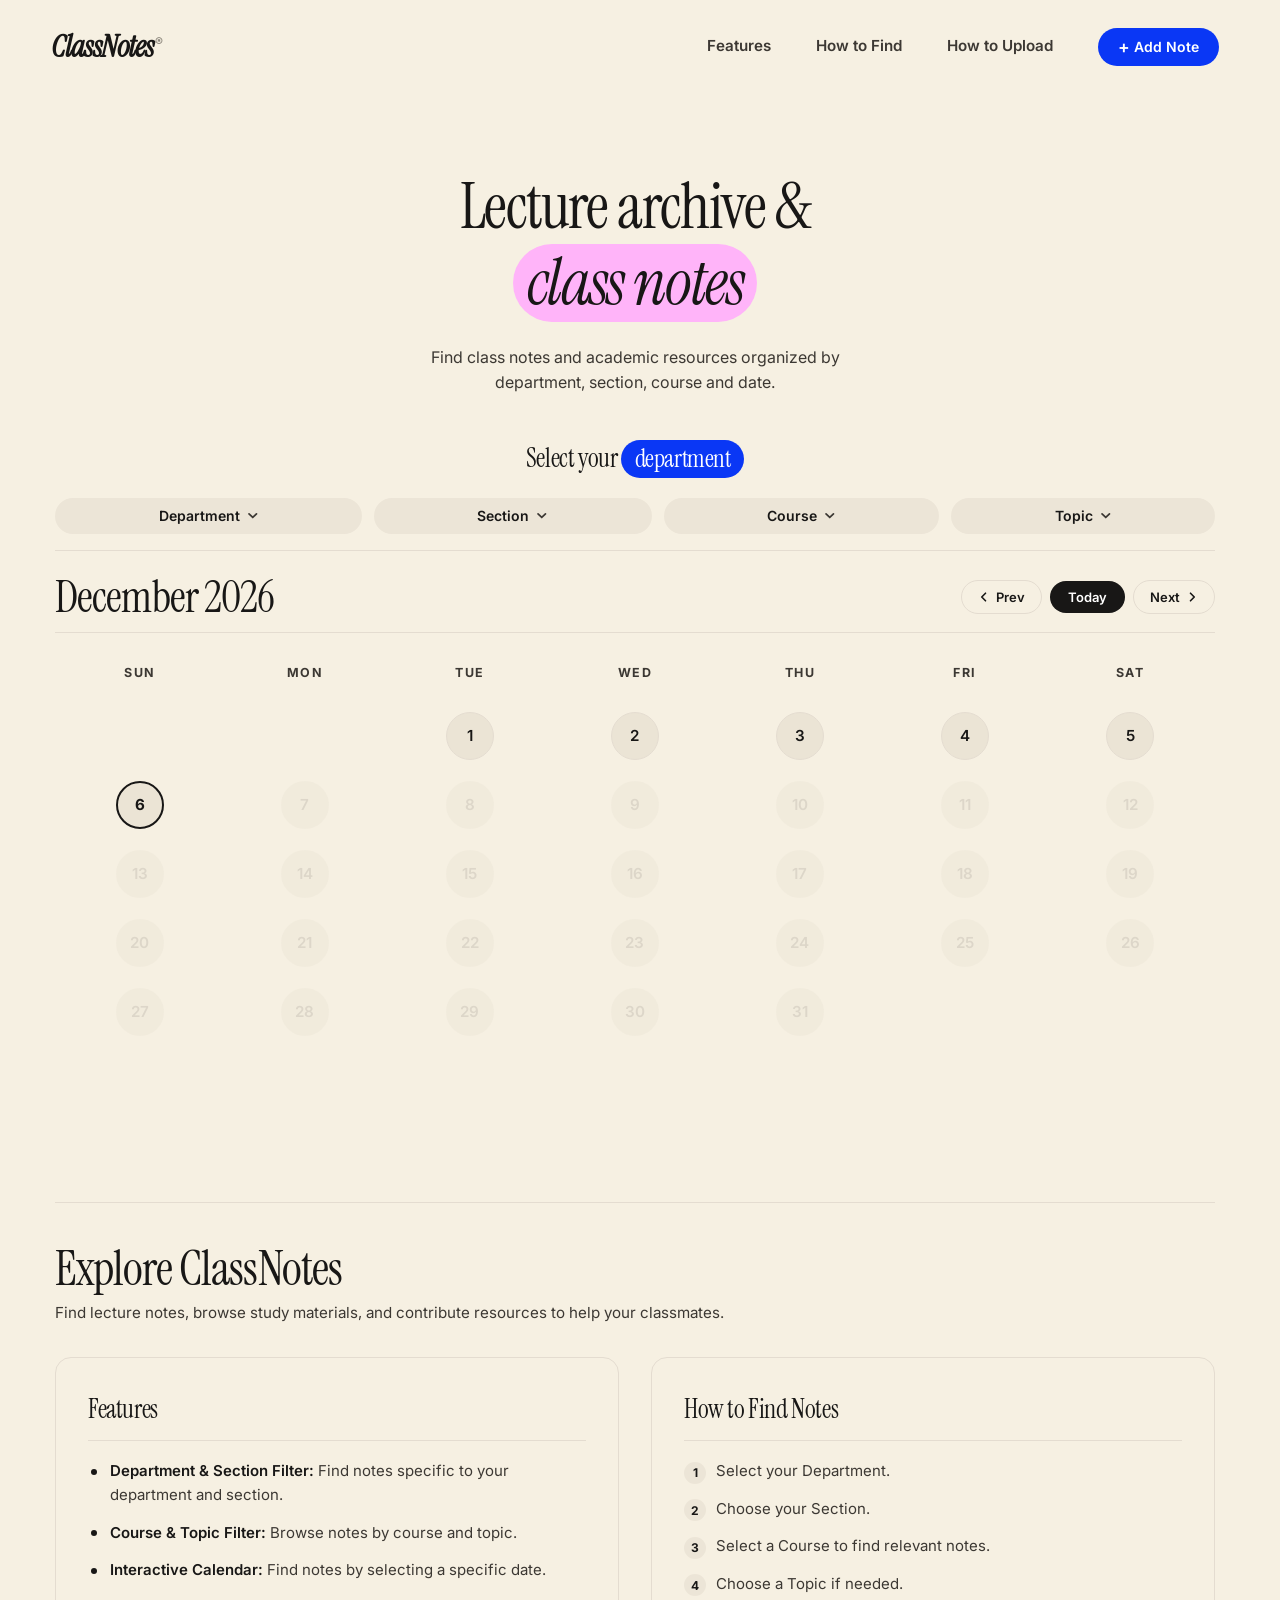
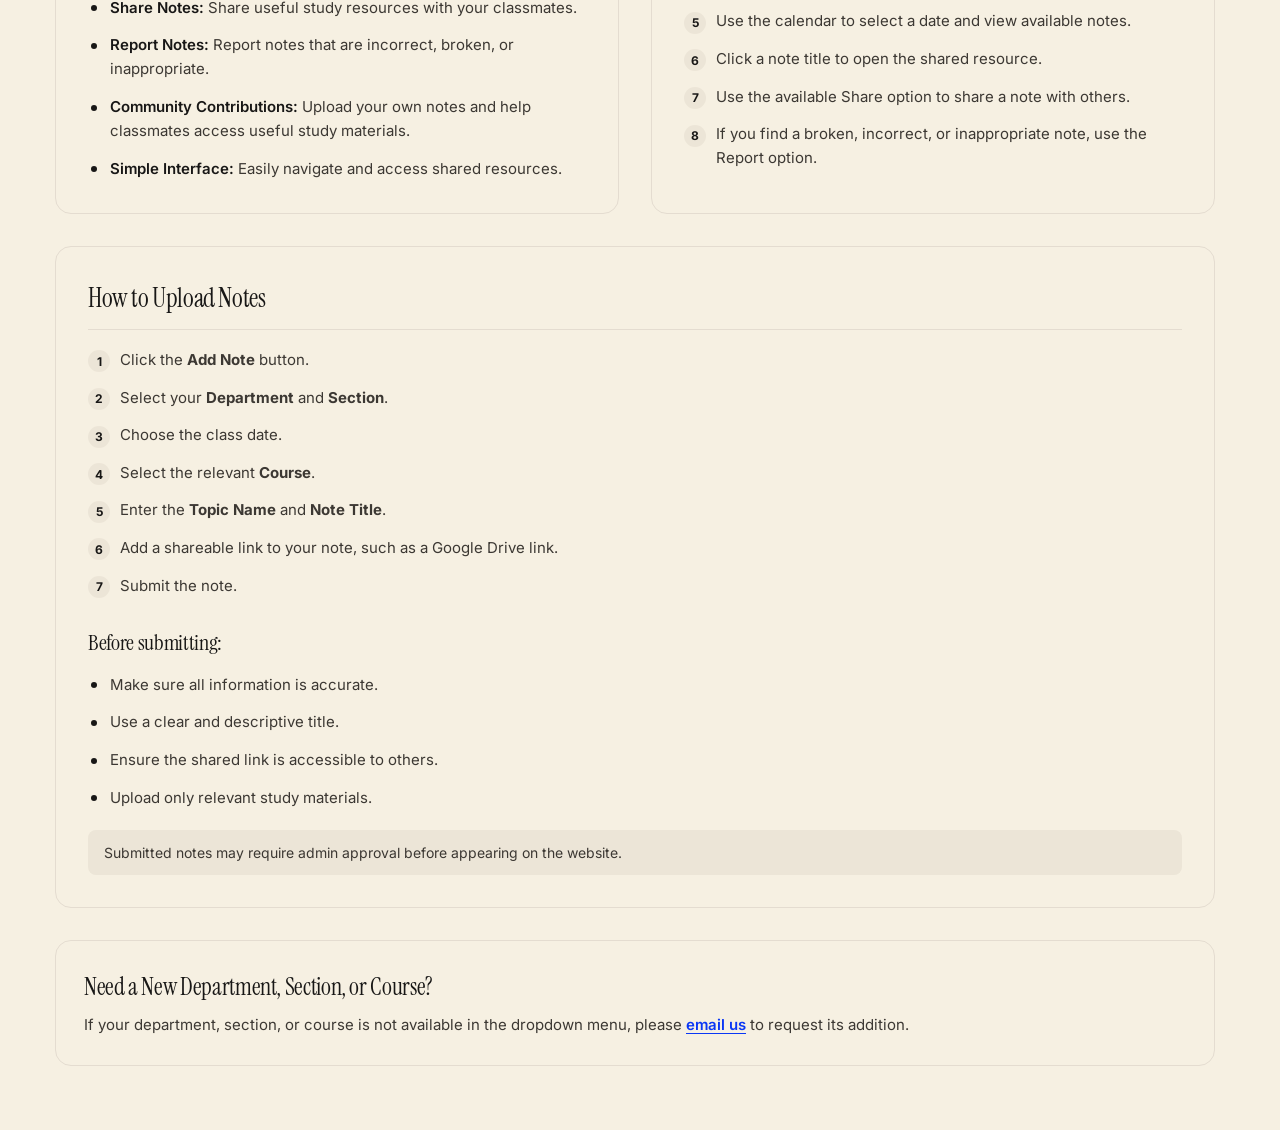
==== commit 01b1553b: "Test" ====
--- a/test.html
+++ b/test.html
@@ -997,7 +997,6 @@
       justify-content: center;
     }
 
-    /* Refined & elegant styling for "Before submitting:" */
     .docs-subheading {
       font-family: var(--font-display);
       font-size: 1.4rem;
@@ -1521,6 +1520,7 @@
   </style>
 </head>
 <body>
+  <!-- Preloader Component -->
   <div class="preloader" id="preloader" aria-hidden="true">
     <div class="preloader-brand">
       <span class="preloader-char" style="--char-index: 0">C</span>
@@ -1536,6 +1536,7 @@
     </div>
   </div>
 
+  <!-- Header -->
   <header class="site-header">
     <h1 class="brand-mark">ClassNotes<sup>®</sup></h1>
 
@@ -1550,15 +1551,21 @@
   </header>
 
   <div class="shell">
+    <!-- Hero Section -->
     <section class="hero">
       <h2 class="hero-title">Lecture archive &amp;<br><span class="badge">class notes</span></h2>
       <p class="hero-desc">Find class notes and academic resources organized by department, section, course and date.</p>
 
       <div class="selection-banner-wrapper">
-        <div id="selection-banner" class="selection-banner"></div>
+        <div id="selection-banner" class="selection-banner">
+          <span id="banner-state-dept">Select your <span class="badge">department</span></span>
+          <span id="banner-state-sec" hidden><span class="badge" id="banner-dept-name"></span> &mdash; select <span class="badge">section</span></span>
+          <span id="banner-state-active" hidden>Viewing notes for <span class="badge"><span id="banner-active-dept"></span> &mdash; Sec <span id="banner-active-sec"></span></span></span>
+        </div>
       </div>
     </section>
 
+    <!-- Main Navigation Filter Bar -->
     <nav class="nav-filters" id="main-nav-filters" aria-label="Class and Lecture Filters">
       <div class="nav-filter-item" data-filter="dept">
         <button type="button" class="nav-filter-trigger" id="dept-trigger" aria-haspopup="listbox" aria-expanded="false">
@@ -1601,11 +1608,16 @@
       </div>
     </nav>
 
+    <!-- Main Content Area -->
     <main class="content-area">
       <!-- Calendar View -->
       <section id="calendar-view">
         <div class="calendar-nav">
-          <h2 class="calendar-nav-title" id="calendar-header-title"></h2>
+          <h2 class="calendar-nav-title" id="calendar-header-title">
+            <span class="month-full" id="cal-month-full"></span>
+            <span class="month-short" id="cal-month-short"></span>
+            <span id="cal-year"></span>
+          </h2>
           <div class="calendar-nav-actions">
             <button type="button" class="btn btn--subtle" id="cal-prev" aria-label="Previous Month">
               <svg width="12" height="12" viewBox="0 0 16 16" fill="none" stroke="currentColor" stroke-width="2.2" stroke-linecap="round" stroke-linejoin="round">
@@ -1886,7 +1898,149 @@
   </div>
 
   <div class="toast-tray" id="toast-tray" aria-live="polite"></div>
+
+  <!-- ========================================== -->
+  <!-- HTML COMPONENT TEMPLATES (PURE HTML)       -->
+  <!-- ========================================== -->
+  <div id="html-templates" hidden aria-hidden="true">
+    <!-- Template: Empty State -->
+    <template id="tpl-empty-state">
+      <div class="empty-state">
+        <svg class="empty-state-icon" viewBox="0 0 24 24" fill="none" stroke="currentColor" stroke-width="1.6" stroke-linecap="round" stroke-linejoin="round" aria-hidden="true">
+          <path d="M14 2H6a2 2 0 0 0-2 2v16a2 2 0 0 0 2 2h12a2 2 0 0 0 2-2V8z"></path>
+          <polyline points="14 2 14 8 20 8"></polyline>
+          <line x1="9" y1="13" x2="15" y2="13"></line>
+        </svg>
+        <p class="empty-state-text"></p>
+      </div>
+    </template>
+
+    <!-- Template: Dropdown Filter Option -->
+    <template id="tpl-filter-option">
+      <button type="button" class="nav-filter-option" role="option">
+        <span class="nav-filter-option-text"></span>
+        <svg class="nav-filter-check" viewBox="0 0 24 24" fill="none" stroke="currentColor" stroke-width="2.5" stroke-linecap="round" stroke-linejoin="round" aria-hidden="true">
+          <polyline points="20 6 9 17 4 12"></polyline>
+        </svg>
+      </button>
+    </template>
+
+    <!-- Template: Dropdown Notice -->
+    <template id="tpl-filter-empty">
+      <div class="nav-filter-empty"></div>
+    </template>
+
+    <!-- Template: Calendar Elements -->
+    <template id="tpl-cal-row">
+      <tr></tr>
+    </template>
+
+    <template id="tpl-cal-cell-empty">
+      <td class="calendar-cell calendar-cell--empty"></td>
+    </template>
+
+    <template id="tpl-cal-cell-skeleton">
+      <td class="calendar-cell">
+        <div class="calendar-cell-btn skeleton-btn" aria-hidden="true"></div>
+      </td>
+    </template>
+
+    <template id="tpl-cal-cell-day">
+      <td class="calendar-cell">
+        <button type="button" class="calendar-cell-btn"></button>
+      </td>
+    </template>
+
+    <!-- Template: Course Date Card Skeleton -->
+    <template id="tpl-course-skeleton">
+      <div class="course-card skeleton-card" aria-hidden="true">
+        <div class="course-card-info">
+          <div class="skeleton-line skeleton-line--date"></div>
+          <div class="skeleton-line skeleton-line--day"></div>
+        </div>
+        <div class="skeleton-line skeleton-line--badge"></div>
+      </div>
+    </template>
+
+    <!-- Template: Course Date Card -->
+    <template id="tpl-course-card">
+      <div class="course-card">
+        <div class="course-card-info">
+          <span class="course-card-date"></span>
+          <span class="course-card-day"></span>
+        </div>
+        <span class="course-card-badge"></span>
+      </div>
+    </template>
+
+    <!-- Template: Notes Modal Cluster -->
+    <template id="tpl-note-cluster">
+      <div class="note-cluster">
+        <h4 class="note-cluster-course"></h4>
+        <div class="note-cluster-groups"></div>
+      </div>
+    </template>
+
+    <!-- Template: Notes Modal Topic Group -->
+    <template id="tpl-note-topic-group">
+      <div class="note-cluster-topic-group">
+        <div class="note-cluster-topic-header"></div>
+        <ul class="note-cluster-list"></ul>
+      </div>
+    </template>
+
+    <!-- Template: Notes Modal Row -->
+    <template id="tpl-note-row">
+      <li class="note-row">
+        <div class="note-row-left">
+          <a class="note-title-btn" target="_blank" rel="noopener noreferrer">
+            <svg class="note-row-icon" viewBox="0 0 24 24" fill="none" stroke="currentColor" stroke-width="2" stroke-linecap="round" stroke-linejoin="round" aria-hidden="true">
+              <path d="M14 2H6a2 2 0 0 0-2 2v16a2 2 0 0 0 2 2h12a2 2 0 0 0 2-2V8z"></path>
+              <polyline points="14 2 14 8 20 8"></polyline>
+              <line x1="16" y1="13" x2="8" y2="13"></line>
+              <line x1="16" y1="17" x2="8" y2="17"></line>
+              <polyline points="10 9 9 9 8 9"></polyline>
+            </svg>
+            <span class="note-title-text"></span>
+          </a>
+          <span class="note-title-plain" hidden>
+            <svg class="note-row-icon" viewBox="0 0 24 24" fill="none" stroke="currentColor" stroke-width="2" stroke-linecap="round" stroke-linejoin="round" aria-hidden="true">
+              <path d="M14 2H6a2 2 0 0 0-2 2v16a2 2 0 0 0 2 2h12a2 2 0 0 0 2-2V8z"></path>
+              <polyline points="14 2 14 8 20 8"></polyline>
+              <line x1="16" y1="13" x2="8" y2="13"></line>
+              <line x1="16" y1="17" x2="8" y2="17"></line>
+              <polyline points="10 9 9 9 8 9"></polyline>
+            </svg>
+            <span class="note-title-text"></span>
+          </span>
+          <span class="note-row-flag" hidden>[Issue Reported]</span>
+        </div>
+        <div class="note-row-actions">
+          <button type="button" class="btn-share" aria-label="Share note link" title="Share">
+            <svg viewBox="0 0 24 24" fill="none" stroke="currentColor" stroke-width="2" stroke-linecap="round" stroke-linejoin="round" aria-hidden="true">
+              <circle cx="18" cy="5" r="3"></circle>
+              <circle cx="6" cy="12" r="3"></circle>
+              <circle cx="18" cy="19" r="3"></circle>
+              <line x1="8.59" y1="13.51" x2="15.42" y2="17.49"></line>
+              <line x1="15.41" y1="6.51" x2="8.59" y2="10.49"></line>
+            </svg>
+          </button>
+          <button type="button" class="btn-report" aria-label="Report broken link" title="Report">
+            <svg viewBox="0 0 24 24" fill="none" stroke="currentColor" stroke-width="2" stroke-linecap="round" stroke-linejoin="round" aria-hidden="true">
+              <path d="M4 15s1-1 4-1 5 2 8 2 4-1 4-1V3s-1 1-4 1-5-2-8-2-4 1-4 1z"></path>
+              <line x1="4" y1="22" x2="4" y2="15"></line>
+            </svg>
+          </button>
+        </div>
+      </li>
+    </template>
+  </div>
+
   <script src="config.js"></script>
+
+  <!-- ========================================== -->
+  <!-- PURE JAVASCRIPT LOGIC (NO HTML STRINGS)    -->
+  <!-- ========================================== -->
   <script>
     (function () {
       "use strict";
@@ -1945,12 +2099,33 @@
         isLoading: false
       };
 
+      const templates = {
+        emptyState: document.getElementById("tpl-empty-state"),
+        filterOption: document.getElementById("tpl-filter-option"),
+        filterEmpty: document.getElementById("tpl-filter-empty"),
+        calRow: document.getElementById("tpl-cal-row"),
+        calCellEmpty: document.getElementById("tpl-cal-cell-empty"),
+        calCellSkeleton: document.getElementById("tpl-cal-cell-skeleton"),
+        calCellDay: document.getElementById("tpl-cal-cell-day"),
+        courseSkeleton: document.getElementById("tpl-course-skeleton"),
+        courseCard: document.getElementById("tpl-course-card"),
+        noteCluster: document.getElementById("tpl-note-cluster"),
+        noteTopicGroup: document.getElementById("tpl-note-topic-group"),
+        noteRow: document.getElementById("tpl-note-row")
+      };
+
       const ui = {
         mobileMenuToggle: document.getElementById("mobile-menu-toggle"),
         headerNav: document.getElementById("header-nav"),
-        selectionBanner: document.getElementById("selection-banner"),
+
+        bannerDeptState: document.getElementById("banner-state-dept"),
+        bannerSecState: document.getElementById("banner-state-sec"),
+        bannerActiveState: document.getElementById("banner-state-active"),
+        bannerDeptName: document.getElementById("banner-dept-name"),
+        bannerActiveDept: document.getElementById("banner-active-dept"),
+        bannerActiveSec: document.getElementById("banner-active-sec"),
+
         navFilters: document.getElementById("main-nav-filters"),
-
         deptMenu: document.getElementById("dept-menu"),
         secMenu: document.getElementById("sec-menu"),
         courseMenu: document.getElementById("course-menu"),
@@ -1963,6 +2138,10 @@
 
         calendarView: document.getElementById("calendar-view"),
         calendarTitle: document.getElementById("calendar-header-title"),
+        calMonthFull: document.getElementById("cal-month-full"),
+        calMonthShort: document.getElementById("cal-month-short"),
+        calYear: document.getElementById("cal-year"),
+
         calendarCarousel: document.getElementById("calendar-carousel"),
         calendarTrack: document.getElementById("calendar-track"),
         calendarCellsPrev: document.getElementById("calendar-cells-prev"),
@@ -2029,11 +2208,6 @@
 
       const pluralize = (count, s, p) => `${count} ${count === 1 ? s : p}`;
 
-      function escapeHtml(text) {
-        if (!text && text !== 0) return "";
-        return String(text).replace(/&/g, "&amp;").replace(/</g, "&lt;").replace(/>/g, "&gt;").replace(/"/g, "&quot;").replace(/'/g, "&#039;");
-      }
-
       function normalizeUrl(input) {
         const t = String(input || "").trim();
         return !t ? "" : /^[a-z][a-z0-9+.-]*:/i.test(t) ? t : `https://${t}`;
@@ -2050,23 +2224,16 @@
         btn.classList.toggle("is-loading", isLoading);
       }
 
-      function renderEmptyState(message) {
-        return `
-          <div class="empty-state">
-            <svg class="empty-state-icon" viewBox="0 0 24 24" fill="none" stroke="currentColor" stroke-width="1.6" stroke-linecap="round" stroke-linejoin="round" aria-hidden="true">
-              <path d="M14 2H6a2 2 0 0 0-2 2v16a2 2 0 0 0 2 2h12a2 2 0 0 0 2-2V8z"></path>
-              <polyline points="14 2 14 8 20 8"></polyline>
-              <line x1="9" y1="13" x2="15" y2="13"></line>
-            </svg>
-            <p class="empty-state-text">${escapeHtml(message)}</p>
-          </div>
-        `;
+      function createEmptyState(message) {
+        const clone = templates.emptyState.content.cloneNode(true);
+        clone.querySelector(".empty-state-text").textContent = message;
+        return clone;
       }
 
       let toastTimer = null;
       function showToast(message) {
         clearTimeout(toastTimer);
-        ui.toastTray.innerHTML = "";
+        ui.toastTray.replaceChildren();
         const toast = document.createElement("div");
         toast.className = "toast";
         toast.textContent = message;
@@ -2180,21 +2347,37 @@
       const getDeptMeta = (code) => departments.find(d => d.code === code) || null;
 
       function renderMenuOptions(container, list = [], selectedVal, includeAll = false, allLabel = "All Courses", prefix = "") {
-        const checkSvg = '<svg class="nav-filter-check" viewBox="0 0 24 24" fill="none" stroke="currentColor" stroke-width="2.5" stroke-linecap="round" stroke-linejoin="round" aria-hidden="true"><polyline points="20 6 9 17 4 12"></polyline></svg>';
+        container.replaceChildren();
         const items = includeAll ? [{ val: "ALL", text: allLabel }] : [];
         list.forEach(item => items.push({ val: String(item), text: prefix ? `${prefix} ${item}` : String(item) }));
 
-        container.innerHTML = items.map(({ val, text }) => {
+        const fragment = document.createDocumentFragment();
+        items.forEach(({ val, text }) => {
+          const clone = templates.filterOption.content.cloneNode(true);
+          const btn = clone.querySelector(".nav-filter-option");
+          const label = clone.querySelector(".nav-filter-option-text");
+          const checkIcon = clone.querySelector(".nav-filter-check");
+
+          btn.dataset.value = val;
+          label.textContent = text;
+
           const isSel = selectedVal === val;
-          return `<button type="button" class="nav-filter-option ${isSel ? 'is-selected' : ''}" data-value="${escapeHtml(val)}" role="option" aria-selected="${isSel}">
-            <span class="nav-filter-option-text">${escapeHtml(text)}</span>
-            ${isSel ? checkSvg : ''}
-          </button>`;
-        }).join("");
+          btn.setAttribute("aria-selected", String(isSel));
+          if (isSel) {
+            btn.classList.add("is-selected");
+          } else {
+            checkIcon.remove();
+          }
+          fragment.appendChild(clone);
+        });
+        container.appendChild(fragment);
       }
 
       function renderMenuNotice(container, message) {
-        container.innerHTML = `<div class="nav-filter-empty">${escapeHtml(message)}</div>`;
+        container.replaceChildren();
+        const clone = templates.filterEmpty.content.cloneNode(true);
+        clone.querySelector(".nav-filter-empty").textContent = message;
+        container.appendChild(clone);
       }
 
       function closeAllMenus() {
@@ -2235,13 +2418,21 @@
       }
 
       function updateSelectionBanner() {
-        if (!ui.selectionBanner) return;
         if (!state.dept) {
-          ui.selectionBanner.innerHTML = 'Select your <span class="badge">department</span>';
+          ui.bannerDeptState.hidden = false;
+          ui.bannerSecState.hidden = true;
+          ui.bannerActiveState.hidden = true;
         } else if (!state.sec) {
-          ui.selectionBanner.innerHTML = `<span class="badge">${escapeHtml(state.dept)}</span> &mdash; select <span class="badge">section</span>`;
+          ui.bannerDeptState.hidden = true;
+          ui.bannerSecState.hidden = false;
+          ui.bannerActiveState.hidden = true;
+          ui.bannerDeptName.textContent = state.dept;
         } else {
-          ui.selectionBanner.innerHTML = `Viewing notes for <span class="badge">${escapeHtml(state.dept)} &mdash; Sec ${escapeHtml(state.sec)}</span>`;
+          ui.bannerDeptState.hidden = true;
+          ui.bannerSecState.hidden = true;
+          ui.bannerActiveState.hidden = false;
+          ui.bannerActiveDept.textContent = state.dept;
+          ui.bannerActiveSec.textContent = state.sec;
         }
       }
 
@@ -2487,7 +2678,7 @@
         });
       }
 
-      function generateMonthMarkup(dateObj) {
+      function buildCalendarFragment(dateObj) {
         const year = dateObj.getFullYear();
         const month = dateObj.getMonth();
         const firstDay = new Date(year, month, 1).getDay();
@@ -2498,57 +2689,66 @@
         notes.forEach(n => { if (n.date) notesCountMap[n.date] = (notesCountMap[n.date] || 0) + 1; });
         const todayKey = formatDateKey(new Date());
 
-        let markup = "<tr>";
+        const fragment = document.createDocumentFragment();
+        let currentRow = templates.calRow.content.cloneNode(true).querySelector("tr");
         let col = 0;
 
         for (let i = 0; i < firstDay; i++) {
-          markup += '<td class="calendar-cell calendar-cell--empty"></td>';
+          currentRow.appendChild(templates.calCellEmpty.content.cloneNode(true));
           col++;
         }
 
         for (let d = 1; d <= daysInMonth; d++) {
           if (col === 7) {
-            markup += "</tr><tr>";
+            fragment.appendChild(currentRow);
+            currentRow = templates.calRow.content.cloneNode(true).querySelector("tr");
             col = 0;
           }
 
           if (state.isLoading) {
-            markup += '<td class="calendar-cell"><div class="calendar-cell-btn skeleton-btn" aria-hidden="true"></div></td>';
+            currentRow.appendChild(templates.calCellSkeleton.content.cloneNode(true));
           } else {
+            const cellClone = templates.calCellDay.content.cloneNode(true);
+            const cell = cellClone.querySelector("td");
+            const btn = cellClone.querySelector("button");
+
             const dateKey = toDateKey(year, month, d);
             const isFuture = dateKey > todayKey;
             const noteCount = notesCountMap[dateKey] || 0;
             const hasNotes = noteCount > 0;
 
-            const classes = [
-              "calendar-cell",
-              dateKey === todayKey && "calendar-cell--today",
-              isFuture && "calendar-cell--disabled",
-              hasNotes && "has-notes"
-            ].filter(Boolean).join(" ");
-
-            markup += `
-              <td class="${classes}" data-date="${dateKey}">
-                <button type="button" class="calendar-cell-btn" data-date="${dateKey}" ${isFuture ? "disabled" : ""} ${hasNotes ? `title="${pluralize(noteCount, 'note', 'notes')}"` : ""}>
-                  ${d}
-                </button>
-              </td>
-            `;
+            cell.dataset.date = dateKey;
+            btn.dataset.date = dateKey;
+            btn.textContent = String(d);
+
+            if (dateKey === todayKey) cell.classList.add("calendar-cell--today");
+            if (isFuture) {
+              cell.classList.add("calendar-cell--disabled");
+              btn.disabled = true;
+            }
+            if (hasNotes) {
+              cell.classList.add("has-notes");
+              btn.title = pluralize(noteCount, "note", "notes");
+            }
+
+            currentRow.appendChild(cellClone);
           }
           col++;
         }
 
         while (col < 7 && col > 0) {
-          markup += '<td class="calendar-cell calendar-cell--empty"></td>';
+          currentRow.appendChild(templates.calCellEmpty.content.cloneNode(true));
           col++;
         }
-        return markup + "</tr>";
+        fragment.appendChild(currentRow);
+        return fragment;
       }
 
       function updateCalendarTitle(dateObj) {
-        const year = dateObj.getFullYear();
         const month = dateObj.getMonth();
-        ui.calendarTitle.innerHTML = `<span class="month-full">${MONTH_NAMES[month]}</span><span class="month-short">${MONTH_NAMES[month].slice(0, 3)}</span> ${year}`;
+        ui.calMonthFull.textContent = MONTH_NAMES[month];
+        ui.calMonthShort.textContent = MONTH_NAMES[month].slice(0, 3);
+        ui.calYear.textContent = String(dateObj.getFullYear());
       }
 
       function renderCalendarGrid() {
@@ -2557,13 +2757,13 @@
 
         updateCalendarTitle(state.viewDate);
 
-        ui.calendarCells.innerHTML = generateMonthMarkup(state.viewDate);
+        ui.calendarCells.replaceChildren(buildCalendarFragment(state.viewDate));
 
         if (ui.calendarCellsPrev) {
-          ui.calendarCellsPrev.innerHTML = generateMonthMarkup(new Date(currYear, currMonth - 1, 1));
+          ui.calendarCellsPrev.replaceChildren(buildCalendarFragment(new Date(currYear, currMonth - 1, 1)));
         }
         if (ui.calendarCellsNext) {
-          ui.calendarCellsNext.innerHTML = generateMonthMarkup(new Date(currYear, currMonth + 1, 1));
+          ui.calendarCellsNext.replaceChildren(buildCalendarFragment(new Date(currYear, currMonth + 1, 1)));
         }
       }
 
@@ -2760,15 +2960,12 @@
 
         if (state.isLoading) {
           ui.courseCount.textContent = "";
-          ui.courseDatesList.innerHTML = Array.from({ length: 6 }, () => `
-            <div class="course-card skeleton-card" aria-hidden="true">
-              <div class="course-card-info">
-                <div class="skeleton-line skeleton-line--date"></div>
-                <div class="skeleton-line skeleton-line--day"></div>
-              </div>
-              <div class="skeleton-line skeleton-line--badge"></div>
-            </div>
-          `).join("");
+          ui.courseDatesList.replaceChildren();
+          const fragment = document.createDocumentFragment();
+          for (let i = 0; i < 6; i++) {
+            fragment.appendChild(templates.courseSkeleton.content.cloneNode(true));
+          }
+          ui.courseDatesList.appendChild(fragment);
           return;
         }
 
@@ -2780,22 +2977,28 @@
         ui.courseCount.textContent = `(${pluralize(uniqueDates.length, 'lecture date', 'lecture dates')})`;
 
         if (!uniqueDates.length) {
-          ui.courseDatesList.innerHTML = renderEmptyState((!state.dept || !state.sec) ? "Please select department and section to view notes." : "No notes found matching your selected filters.");
+          const msg = (!state.dept || !state.sec) ? "Please select department and section to view notes." : "No notes found matching your selected filters.";
+          ui.courseDatesList.replaceChildren(createEmptyState(msg));
           return;
         }
 
-        ui.courseDatesList.innerHTML = uniqueDates.map(dateStr => {
+        ui.courseDatesList.replaceChildren();
+        const fragment = document.createDocumentFragment();
+
+        uniqueDates.forEach(dateStr => {
           const dateObj = parseLocalDate(dateStr);
-          return `
-            <div class="course-card" data-date="${escapeHtml(dateStr)}">
-              <div class="course-card-info">
-                <span class="course-card-date">${formatReadableDate(dateStr)}</span>
-                <span class="course-card-day">${DAY_NAMES[dateObj.getDay()] || ""}</span>
-              </div>
-              <span class="course-card-badge">${pluralize(notesCountMap[dateStr] || 0, 'note', 'notes')}</span>
-            </div>
-          `;
-        }).join("");
+          const cardClone = templates.courseCard.content.cloneNode(true);
+          const card = cardClone.querySelector(".course-card");
+
+          card.dataset.date = dateStr;
+          cardClone.querySelector(".course-card-date").textContent = formatReadableDate(dateStr);
+          cardClone.querySelector(".course-card-day").textContent = DAY_NAMES[dateObj.getDay()] || "";
+          cardClone.querySelector(".course-card-badge").textContent = pluralize(notesCountMap[dateStr] || 0, 'note', 'notes');
+
+          fragment.appendChild(cardClone);
+        });
+
+        ui.courseDatesList.appendChild(fragment);
       }
 
       function renderModalNotes() {
@@ -2805,7 +3008,8 @@
         ui.modalNotesTotal.textContent = `Total: ${pluralize(notes.length, 'note', 'notes')}`;
 
         if (!notes.length) {
-          ui.modalNotesStack.innerHTML = renderEmptyState((!state.dept || !state.sec) ? "Please select department and section first." : "No lecture material attached to this date for the selected criteria.");
+          const msg = (!state.dept || !state.sec) ? "Please select department and section first." : "No lecture material attached to this date for the selected criteria.";
+          ui.modalNotesStack.replaceChildren(createEmptyState(msg));
           return;
         }
 
@@ -2817,68 +3021,68 @@
           groups[c][t].push(n);
         });
 
-        let output = "";
+        ui.modalNotesStack.replaceChildren();
+        const stackFragment = document.createDocumentFragment();
+
         for (const [course, topics] of Object.entries(groups)) {
-          output += `<div class="note-cluster"><h4 class="note-cluster-course">${escapeHtml(course)}</h4>`;
+          const clusterClone = templates.noteCluster.content.cloneNode(true);
+          clusterClone.querySelector(".note-cluster-course").textContent = course;
+          const groupsContainer = clusterClone.querySelector(".note-cluster-groups");
+
           for (const [topic, items] of Object.entries(topics)) {
-            output += `<div class="note-cluster-topic-group"><div class="note-cluster-topic-header">${escapeHtml(topic)}</div><ul class="note-cluster-list">`;
+            const topicClone = templates.noteTopicGroup.content.cloneNode(true);
+            topicClone.querySelector(".note-cluster-topic-header").textContent = topic;
+            const listEl = topicClone.querySelector(".note-cluster-list");
+
             items.forEach(item => {
+              const rowClone = templates.noteRow.content.cloneNode(true);
+              const link = sanitizeUrl(item.link);
               const isReported = Number(item.reportCount || 0) >= 3;
-              const title = escapeHtml(item.title || "View Note");
-              const link = sanitizeUrl(item.link);
-              const hasLink = Boolean(link);
-              const escapedLink = escapeHtml(link);
-
-              const titleBody = `
-                <svg class="note-row-icon" viewBox="0 0 24 24" fill="none" stroke="currentColor" stroke-width="2" stroke-linecap="round" stroke-linejoin="round" aria-hidden="true">
-                  <path d="M14 2H6a2 2 0 0 0-2 2v16a2 2 0 0 0 2 2h12a2 2 0 0 0 2-2V8z"></path>
-                  <polyline points="14 2 14 8 20 8"></polyline>
-                  <line x1="16" y1="13" x2="8" y2="13"></line>
-                  <line x1="16" y1="17" x2="8" y2="17"></line>
-                  <polyline points="10 9 9 9 8 9"></polyline>
-                </svg>
-                <span class="note-title-text">${title}</span>
-              `;
-
-              const titleEl = hasLink
-                ? `<a href="${escapedLink}" target="_blank" rel="noopener noreferrer" class="note-title-btn" title="${title}">${titleBody}</a>`
-                : `<span class="note-title-plain" title="${title}">${titleBody}</span>`;
-
-              const actions = hasLink ? `
-                <div class="note-row-actions">
-                  <button type="button" class="btn-share" data-title="${title}" data-link="${escapedLink}" data-course="${escapeHtml(course)}" aria-label="Share note link" title="Share">
-                    <svg viewBox="0 0 24 24" fill="none" stroke="currentColor" stroke-width="2" stroke-linecap="round" stroke-linejoin="round" aria-hidden="true">
-                      <circle cx="18" cy="5" r="3"></circle>
-                      <circle cx="6" cy="12" r="3"></circle>
-                      <circle cx="18" cy="19" r="3"></circle>
-                      <line x1="8.59" y1="13.51" x2="15.42" y2="17.49"></line>
-                      <line x1="15.41" y1="6.51" x2="8.59" y2="10.49"></line>
-                    </svg>
-                  </button>
-                  <button type="button" class="btn-report" data-row="${escapeHtml(item.row ?? item.title ?? "")}" data-title="${title}" data-course="${escapeHtml(course)}" aria-label="Report broken link" title="Report">
-                    <svg viewBox="0 0 24 24" fill="none" stroke="currentColor" stroke-width="2" stroke-linecap="round" stroke-linejoin="round" aria-hidden="true">
-                      <path d="M4 15s1-1 4-1 5 2 8 2 4-1 4-1V3s-1 1-4 1-5-2-8-2-4 1-4 1z"></path>
-                      <line x1="4" y1="22" x2="4" y2="15"></line>
-                    </svg>
-                  </button>
-                </div>
-              ` : "";
-
-              output += `
-                <li class="note-row">
-                  <div class="note-row-left">
-                    ${titleEl}
-                    ${isReported ? '<span class="note-row-flag">[Issue Reported]</span>' : ""}
-                  </div>
-                  ${actions}
-                </li>
-              `;
+              const title = item.title || "View Note";
+
+              const titleBtn = rowClone.querySelector(".note-title-btn");
+              const titlePlain = rowClone.querySelector(".note-title-plain");
+              const flagEl = rowClone.querySelector(".note-row-flag");
+              const actionsEl = rowClone.querySelector(".note-row-actions");
+
+              if (link) {
+                titleBtn.href = link;
+                titleBtn.title = title;
+                titleBtn.querySelector(".note-title-text").textContent = title;
+                titlePlain.remove();
+
+                const shareBtn = actionsEl.querySelector(".btn-share");
+                const reportBtn = actionsEl.querySelector(".btn-report");
+
+                shareBtn.dataset.title = title;
+                shareBtn.dataset.link = link;
+                shareBtn.dataset.course = course;
+
+                reportBtn.dataset.row = String(item.row ?? item.title ?? "");
+                reportBtn.dataset.title = title;
+                reportBtn.dataset.course = course;
+              } else {
+                titlePlain.title = title;
+                titlePlain.querySelector(".note-title-text").textContent = title;
+                titlePlain.hidden = false;
+                titleBtn.remove();
+                actionsEl.remove();
+              }
+
+              if (isReported) {
+                flagEl.hidden = false;
+              }
+
+              listEl.appendChild(rowClone);
             });
-            output += `</ul></div>`;
+
+            groupsContainer.appendChild(topicClone);
           }
-          output += `</div>`;
-        }
-        ui.modalNotesStack.innerHTML = output;
+
+          stackFragment.appendChild(clusterClone);
+        }
+
+        ui.modalNotesStack.appendChild(stackFragment);
       }
 
       function render() {
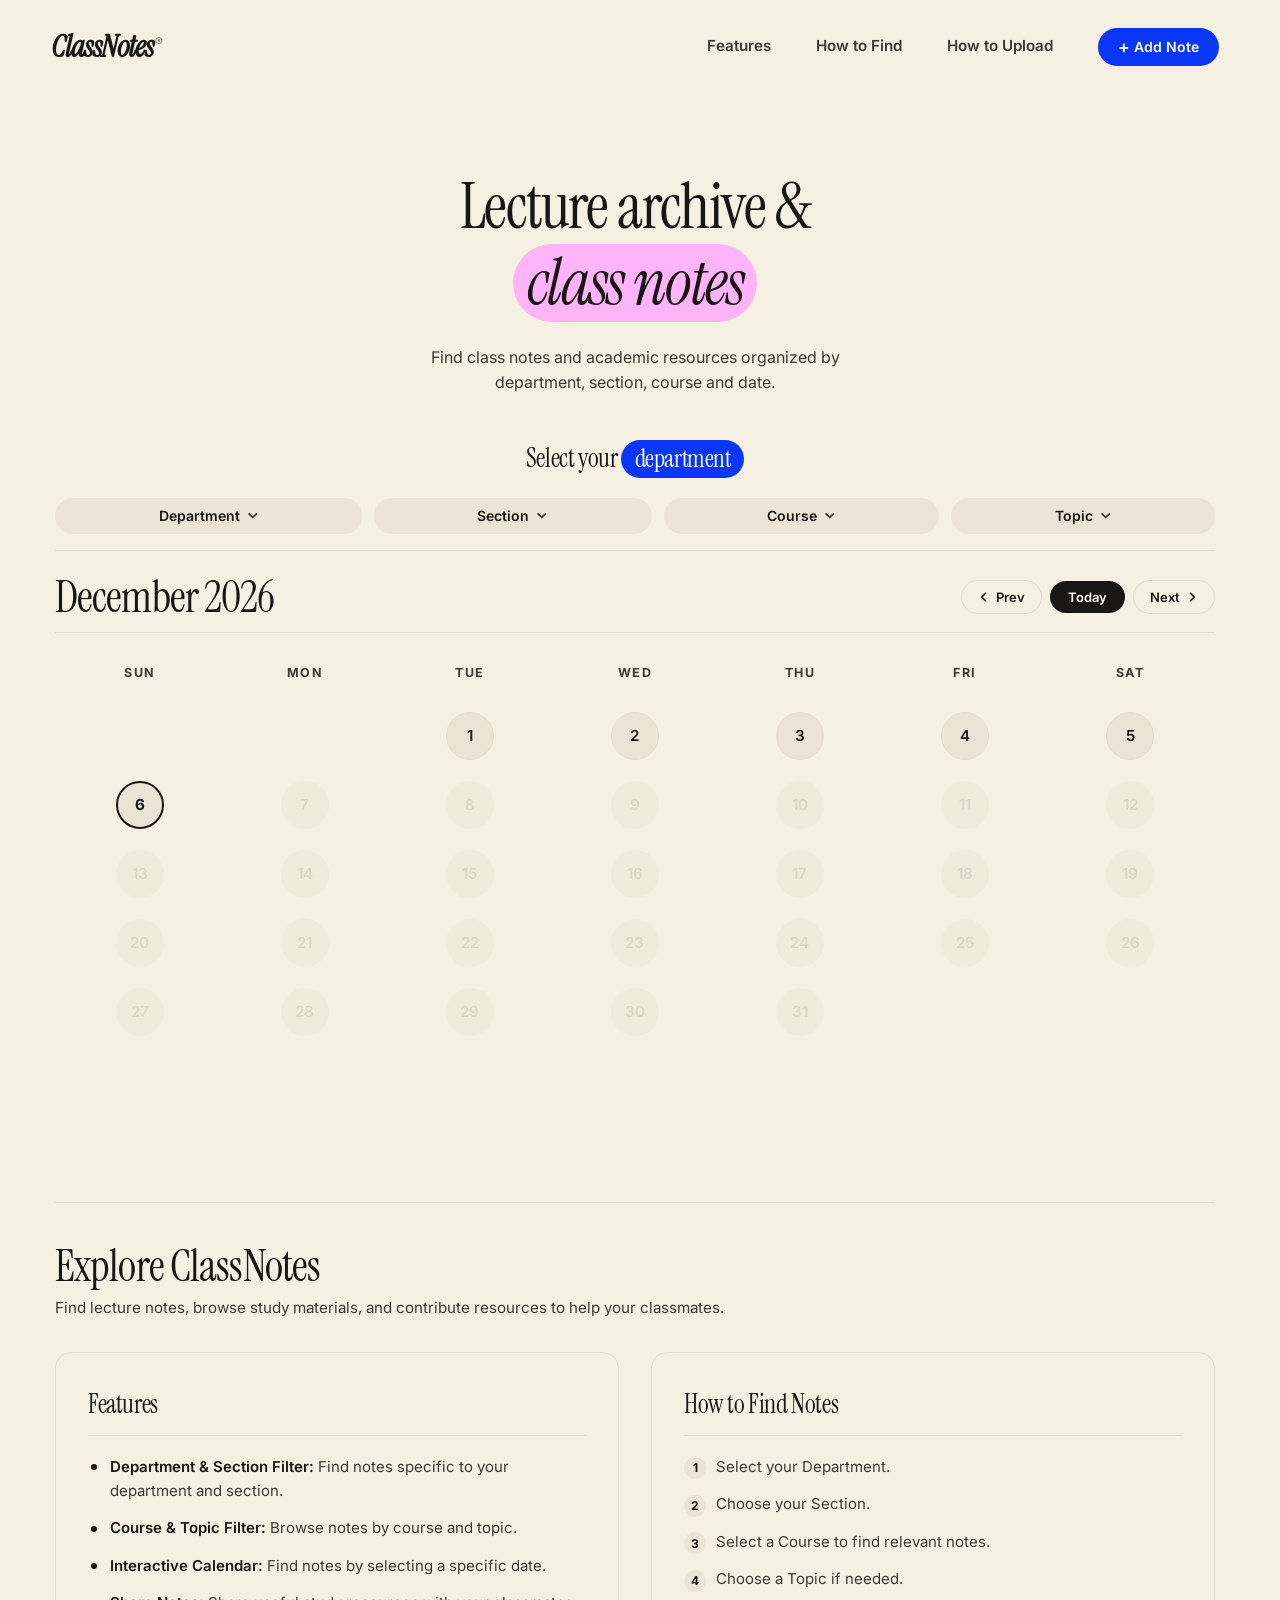
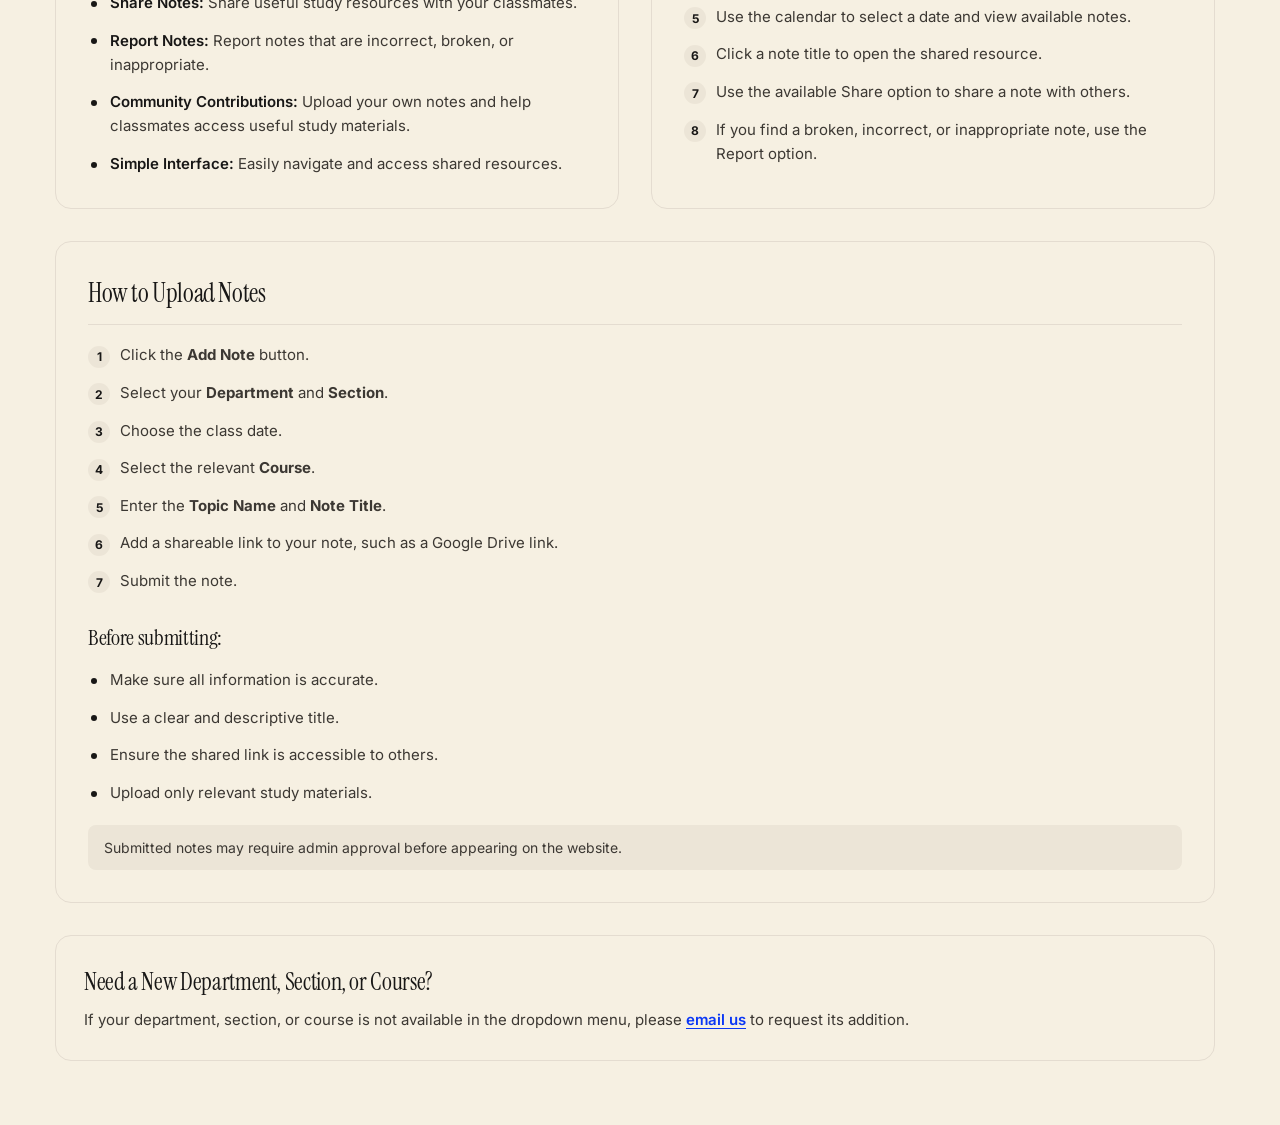
==== commit bd2e394d: "Test" ====
--- a/test.html
+++ b/test.html
@@ -887,9 +887,10 @@
       margin-bottom: 2rem;
     }
 
+    /* Explore ClassNotes Title matching calendar title (October 2026) */
     .docs-main-title {
       font-family: var(--font-display);
-      font-size: clamp(2rem, 4vw, 3rem);
+      font-size: 2.75rem;
       font-weight: 400;
       letter-spacing: -0.02em;
       color: var(--text-main);
@@ -1453,7 +1454,8 @@
         height: 6px;
       }
 
-      .calendar-nav-title { font-size: 2.15rem; }
+      .calendar-nav-title,
+      .docs-main-title { font-size: 2.15rem; }
       .calendar-nav { margin-bottom: 0.65rem; padding-bottom: 0.65rem; }
 
       .calendar-nav-title .month-full {
@@ -1899,11 +1901,8 @@
 
   <div class="toast-tray" id="toast-tray" aria-live="polite"></div>
 
-  <!-- ========================================== -->
-  <!-- HTML COMPONENT TEMPLATES (PURE HTML)       -->
-  <!-- ========================================== -->
+  <!-- HTML Templates -->
   <div id="html-templates" hidden aria-hidden="true">
-    <!-- Template: Empty State -->
     <template id="tpl-empty-state">
       <div class="empty-state">
         <svg class="empty-state-icon" viewBox="0 0 24 24" fill="none" stroke="currentColor" stroke-width="1.6" stroke-linecap="round" stroke-linejoin="round" aria-hidden="true">
@@ -1915,7 +1914,6 @@
       </div>
     </template>
 
-    <!-- Template: Dropdown Filter Option -->
     <template id="tpl-filter-option">
       <button type="button" class="nav-filter-option" role="option">
         <span class="nav-filter-option-text"></span>
@@ -1925,12 +1923,10 @@
       </button>
     </template>
 
-    <!-- Template: Dropdown Notice -->
     <template id="tpl-filter-empty">
       <div class="nav-filter-empty"></div>
     </template>
 
-    <!-- Template: Calendar Elements -->
     <template id="tpl-cal-row">
       <tr></tr>
     </template>
@@ -1951,7 +1947,6 @@
       </td>
     </template>
 
-    <!-- Template: Course Date Card Skeleton -->
     <template id="tpl-course-skeleton">
       <div class="course-card skeleton-card" aria-hidden="true">
         <div class="course-card-info">
@@ -1962,7 +1957,6 @@
       </div>
     </template>
 
-    <!-- Template: Course Date Card -->
     <template id="tpl-course-card">
       <div class="course-card">
         <div class="course-card-info">
@@ -1973,7 +1967,6 @@
       </div>
     </template>
 
-    <!-- Template: Notes Modal Cluster -->
     <template id="tpl-note-cluster">
       <div class="note-cluster">
         <h4 class="note-cluster-course"></h4>
@@ -1981,7 +1974,6 @@
       </div>
     </template>
 
-    <!-- Template: Notes Modal Topic Group -->
     <template id="tpl-note-topic-group">
       <div class="note-cluster-topic-group">
         <div class="note-cluster-topic-header"></div>
@@ -1989,7 +1981,6 @@
       </div>
     </template>
 
-    <!-- Template: Notes Modal Row -->
     <template id="tpl-note-row">
       <li class="note-row">
         <div class="note-row-left">
@@ -2038,9 +2029,7 @@
 
   <script src="config.js"></script>
 
-  <!-- ========================================== -->
-  <!-- PURE JAVASCRIPT LOGIC (NO HTML STRINGS)    -->
-  <!-- ========================================== -->
+  <!-- JavaScript Logic -->
   <script>
     (function () {
       "use strict";
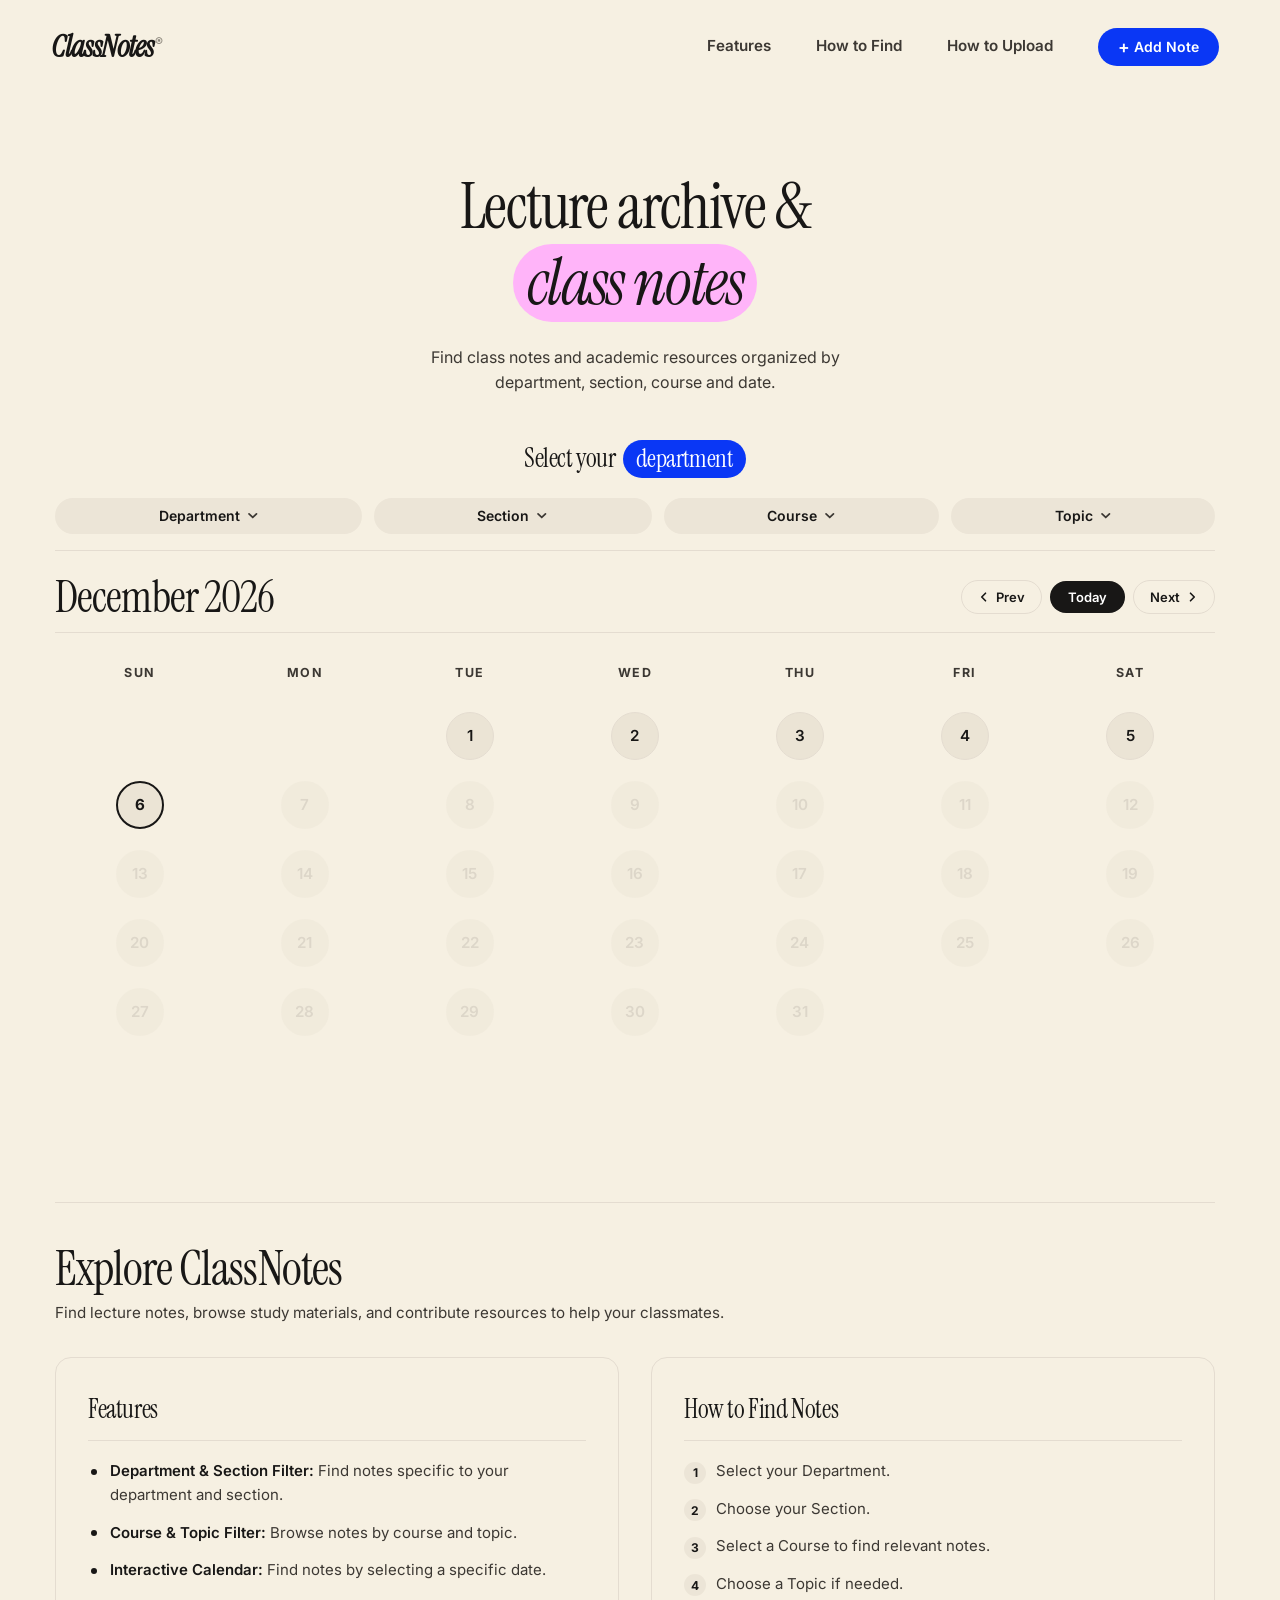
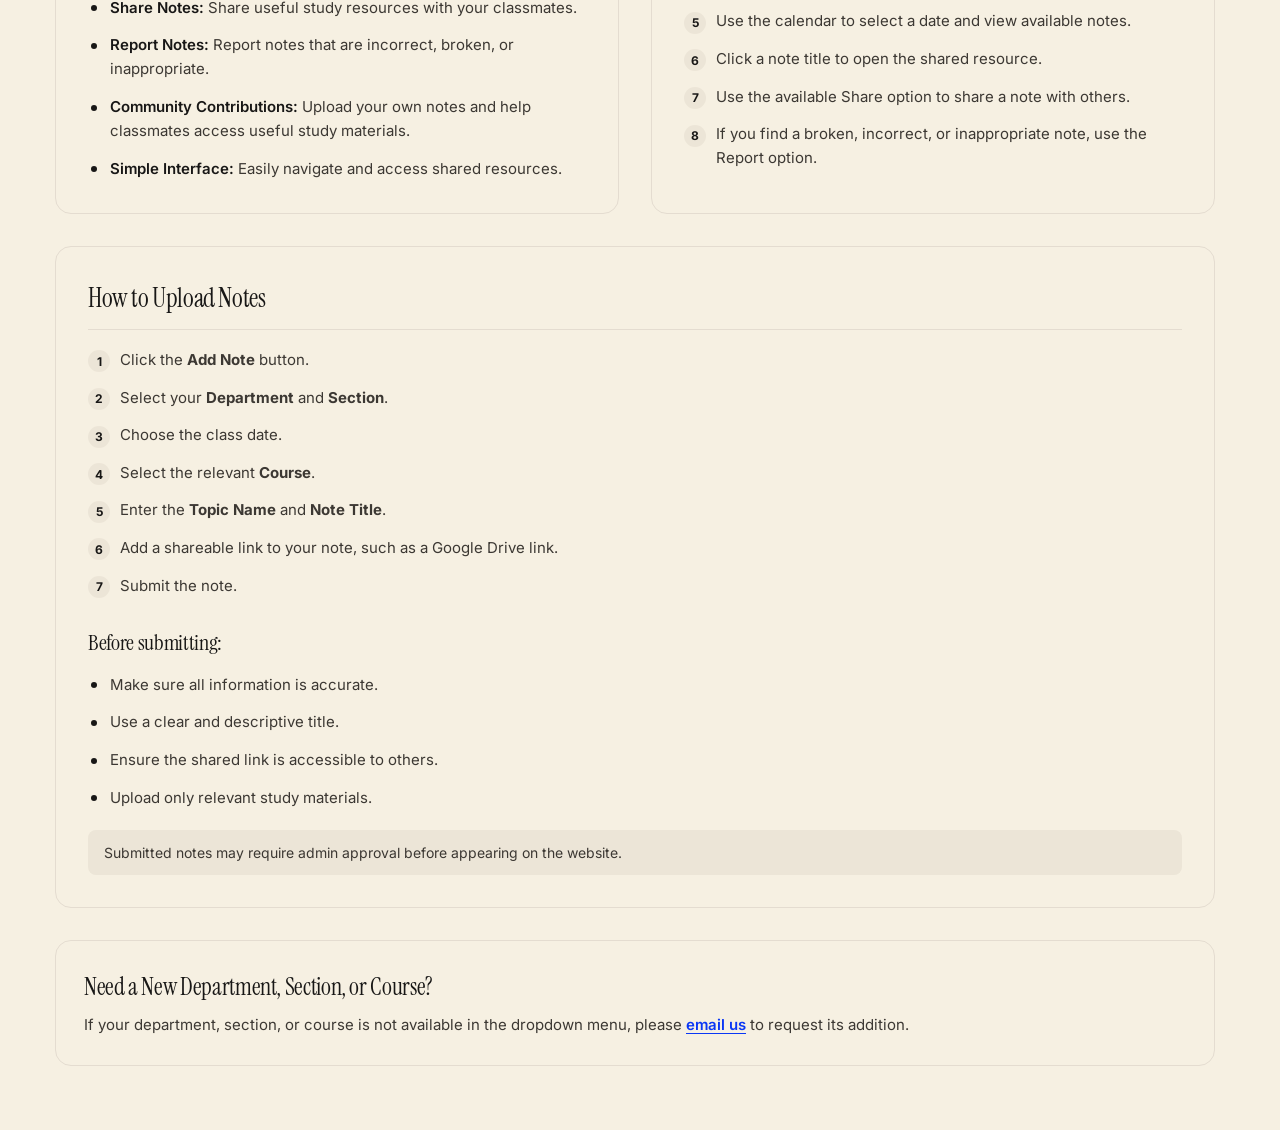
==== commit 87ee6aa6: "Test" ====
--- a/test.html
+++ b/test.html
@@ -887,10 +887,9 @@
       margin-bottom: 2rem;
     }
 
-    /* Explore ClassNotes Title matching calendar title (October 2026) */
     .docs-main-title {
       font-family: var(--font-display);
-      font-size: 2.75rem;
+      font-size: clamp(2rem, 4vw, 3rem);
       font-weight: 400;
       letter-spacing: -0.02em;
       color: var(--text-main);
@@ -998,6 +997,7 @@
       justify-content: center;
     }
 
+    /* Refined & elegant styling for "Before submitting:" */
     .docs-subheading {
       font-family: var(--font-display);
       font-size: 1.4rem;
@@ -1454,8 +1454,7 @@
         height: 6px;
       }
 
-      .calendar-nav-title,
-      .docs-main-title { font-size: 2.15rem; }
+      .calendar-nav-title { font-size: 2.15rem; }
       .calendar-nav { margin-bottom: 0.65rem; padding-bottom: 0.65rem; }
 
       .calendar-nav-title .month-full {
@@ -1522,7 +1521,6 @@
   </style>
 </head>
 <body>
-  <!-- Preloader Component -->
   <div class="preloader" id="preloader" aria-hidden="true">
     <div class="preloader-brand">
       <span class="preloader-char" style="--char-index: 0">C</span>
@@ -1538,7 +1536,6 @@
     </div>
   </div>
 
-  <!-- Header -->
   <header class="site-header">
     <h1 class="brand-mark">ClassNotes<sup>®</sup></h1>
 
@@ -1553,21 +1550,15 @@
   </header>
 
   <div class="shell">
-    <!-- Hero Section -->
     <section class="hero">
       <h2 class="hero-title">Lecture archive &amp;<br><span class="badge">class notes</span></h2>
       <p class="hero-desc">Find class notes and academic resources organized by department, section, course and date.</p>
 
       <div class="selection-banner-wrapper">
-        <div id="selection-banner" class="selection-banner">
-          <span id="banner-state-dept">Select your <span class="badge">department</span></span>
-          <span id="banner-state-sec" hidden><span class="badge" id="banner-dept-name"></span> &mdash; select <span class="badge">section</span></span>
-          <span id="banner-state-active" hidden>Viewing notes for <span class="badge"><span id="banner-active-dept"></span> &mdash; Sec <span id="banner-active-sec"></span></span></span>
-        </div>
+        <div id="selection-banner" class="selection-banner"></div>
       </div>
     </section>
 
-    <!-- Main Navigation Filter Bar -->
     <nav class="nav-filters" id="main-nav-filters" aria-label="Class and Lecture Filters">
       <div class="nav-filter-item" data-filter="dept">
         <button type="button" class="nav-filter-trigger" id="dept-trigger" aria-haspopup="listbox" aria-expanded="false">
@@ -1610,16 +1601,11 @@
       </div>
     </nav>
 
-    <!-- Main Content Area -->
     <main class="content-area">
       <!-- Calendar View -->
       <section id="calendar-view">
         <div class="calendar-nav">
-          <h2 class="calendar-nav-title" id="calendar-header-title">
-            <span class="month-full" id="cal-month-full"></span>
-            <span class="month-short" id="cal-month-short"></span>
-            <span id="cal-year"></span>
-          </h2>
+          <h2 class="calendar-nav-title" id="calendar-header-title"></h2>
           <div class="calendar-nav-actions">
             <button type="button" class="btn btn--subtle" id="cal-prev" aria-label="Previous Month">
               <svg width="12" height="12" viewBox="0 0 16 16" fill="none" stroke="currentColor" stroke-width="2.2" stroke-linecap="round" stroke-linejoin="round">
@@ -1900,136 +1886,7 @@
   </div>
 
   <div class="toast-tray" id="toast-tray" aria-live="polite"></div>
-
-  <!-- HTML Templates -->
-  <div id="html-templates" hidden aria-hidden="true">
-    <template id="tpl-empty-state">
-      <div class="empty-state">
-        <svg class="empty-state-icon" viewBox="0 0 24 24" fill="none" stroke="currentColor" stroke-width="1.6" stroke-linecap="round" stroke-linejoin="round" aria-hidden="true">
-          <path d="M14 2H6a2 2 0 0 0-2 2v16a2 2 0 0 0 2 2h12a2 2 0 0 0 2-2V8z"></path>
-          <polyline points="14 2 14 8 20 8"></polyline>
-          <line x1="9" y1="13" x2="15" y2="13"></line>
-        </svg>
-        <p class="empty-state-text"></p>
-      </div>
-    </template>
-
-    <template id="tpl-filter-option">
-      <button type="button" class="nav-filter-option" role="option">
-        <span class="nav-filter-option-text"></span>
-        <svg class="nav-filter-check" viewBox="0 0 24 24" fill="none" stroke="currentColor" stroke-width="2.5" stroke-linecap="round" stroke-linejoin="round" aria-hidden="true">
-          <polyline points="20 6 9 17 4 12"></polyline>
-        </svg>
-      </button>
-    </template>
-
-    <template id="tpl-filter-empty">
-      <div class="nav-filter-empty"></div>
-    </template>
-
-    <template id="tpl-cal-row">
-      <tr></tr>
-    </template>
-
-    <template id="tpl-cal-cell-empty">
-      <td class="calendar-cell calendar-cell--empty"></td>
-    </template>
-
-    <template id="tpl-cal-cell-skeleton">
-      <td class="calendar-cell">
-        <div class="calendar-cell-btn skeleton-btn" aria-hidden="true"></div>
-      </td>
-    </template>
-
-    <template id="tpl-cal-cell-day">
-      <td class="calendar-cell">
-        <button type="button" class="calendar-cell-btn"></button>
-      </td>
-    </template>
-
-    <template id="tpl-course-skeleton">
-      <div class="course-card skeleton-card" aria-hidden="true">
-        <div class="course-card-info">
-          <div class="skeleton-line skeleton-line--date"></div>
-          <div class="skeleton-line skeleton-line--day"></div>
-        </div>
-        <div class="skeleton-line skeleton-line--badge"></div>
-      </div>
-    </template>
-
-    <template id="tpl-course-card">
-      <div class="course-card">
-        <div class="course-card-info">
-          <span class="course-card-date"></span>
-          <span class="course-card-day"></span>
-        </div>
-        <span class="course-card-badge"></span>
-      </div>
-    </template>
-
-    <template id="tpl-note-cluster">
-      <div class="note-cluster">
-        <h4 class="note-cluster-course"></h4>
-        <div class="note-cluster-groups"></div>
-      </div>
-    </template>
-
-    <template id="tpl-note-topic-group">
-      <div class="note-cluster-topic-group">
-        <div class="note-cluster-topic-header"></div>
-        <ul class="note-cluster-list"></ul>
-      </div>
-    </template>
-
-    <template id="tpl-note-row">
-      <li class="note-row">
-        <div class="note-row-left">
-          <a class="note-title-btn" target="_blank" rel="noopener noreferrer">
-            <svg class="note-row-icon" viewBox="0 0 24 24" fill="none" stroke="currentColor" stroke-width="2" stroke-linecap="round" stroke-linejoin="round" aria-hidden="true">
-              <path d="M14 2H6a2 2 0 0 0-2 2v16a2 2 0 0 0 2 2h12a2 2 0 0 0 2-2V8z"></path>
-              <polyline points="14 2 14 8 20 8"></polyline>
-              <line x1="16" y1="13" x2="8" y2="13"></line>
-              <line x1="16" y1="17" x2="8" y2="17"></line>
-              <polyline points="10 9 9 9 8 9"></polyline>
-            </svg>
-            <span class="note-title-text"></span>
-          </a>
-          <span class="note-title-plain" hidden>
-            <svg class="note-row-icon" viewBox="0 0 24 24" fill="none" stroke="currentColor" stroke-width="2" stroke-linecap="round" stroke-linejoin="round" aria-hidden="true">
-              <path d="M14 2H6a2 2 0 0 0-2 2v16a2 2 0 0 0 2 2h12a2 2 0 0 0 2-2V8z"></path>
-              <polyline points="14 2 14 8 20 8"></polyline>
-              <line x1="16" y1="13" x2="8" y2="13"></line>
-              <line x1="16" y1="17" x2="8" y2="17"></line>
-              <polyline points="10 9 9 9 8 9"></polyline>
-            </svg>
-            <span class="note-title-text"></span>
-          </span>
-          <span class="note-row-flag" hidden>[Issue Reported]</span>
-        </div>
-        <div class="note-row-actions">
-          <button type="button" class="btn-share" aria-label="Share note link" title="Share">
-            <svg viewBox="0 0 24 24" fill="none" stroke="currentColor" stroke-width="2" stroke-linecap="round" stroke-linejoin="round" aria-hidden="true">
-              <circle cx="18" cy="5" r="3"></circle>
-              <circle cx="6" cy="12" r="3"></circle>
-              <circle cx="18" cy="19" r="3"></circle>
-              <line x1="8.59" y1="13.51" x2="15.42" y2="17.49"></line>
-              <line x1="15.41" y1="6.51" x2="8.59" y2="10.49"></line>
-            </svg>
-          </button>
-          <button type="button" class="btn-report" aria-label="Report broken link" title="Report">
-            <svg viewBox="0 0 24 24" fill="none" stroke="currentColor" stroke-width="2" stroke-linecap="round" stroke-linejoin="round" aria-hidden="true">
-              <path d="M4 15s1-1 4-1 5 2 8 2 4-1 4-1V3s-1 1-4 1-5-2-8-2-4 1-4 1z"></path>
-              <line x1="4" y1="22" x2="4" y2="15"></line>
-            </svg>
-          </button>
-        </div>
-      </li>
-    </template>
-  </div>
-
   <script src="config.js"></script>
-
-  <!-- JavaScript Logic -->
   <script>
     (function () {
       "use strict";
@@ -2088,33 +1945,12 @@
         isLoading: false
       };
 
-      const templates = {
-        emptyState: document.getElementById("tpl-empty-state"),
-        filterOption: document.getElementById("tpl-filter-option"),
-        filterEmpty: document.getElementById("tpl-filter-empty"),
-        calRow: document.getElementById("tpl-cal-row"),
-        calCellEmpty: document.getElementById("tpl-cal-cell-empty"),
-        calCellSkeleton: document.getElementById("tpl-cal-cell-skeleton"),
-        calCellDay: document.getElementById("tpl-cal-cell-day"),
-        courseSkeleton: document.getElementById("tpl-course-skeleton"),
-        courseCard: document.getElementById("tpl-course-card"),
-        noteCluster: document.getElementById("tpl-note-cluster"),
-        noteTopicGroup: document.getElementById("tpl-note-topic-group"),
-        noteRow: document.getElementById("tpl-note-row")
-      };
-
       const ui = {
         mobileMenuToggle: document.getElementById("mobile-menu-toggle"),
         headerNav: document.getElementById("header-nav"),
-
-        bannerDeptState: document.getElementById("banner-state-dept"),
-        bannerSecState: document.getElementById("banner-state-sec"),
-        bannerActiveState: document.getElementById("banner-state-active"),
-        bannerDeptName: document.getElementById("banner-dept-name"),
-        bannerActiveDept: document.getElementById("banner-active-dept"),
-        bannerActiveSec: document.getElementById("banner-active-sec"),
-
+        selectionBanner: document.getElementById("selection-banner"),
         navFilters: document.getElementById("main-nav-filters"),
+
         deptMenu: document.getElementById("dept-menu"),
         secMenu: document.getElementById("sec-menu"),
         courseMenu: document.getElementById("course-menu"),
@@ -2127,10 +1963,6 @@
 
         calendarView: document.getElementById("calendar-view"),
         calendarTitle: document.getElementById("calendar-header-title"),
-        calMonthFull: document.getElementById("cal-month-full"),
-        calMonthShort: document.getElementById("cal-month-short"),
-        calYear: document.getElementById("cal-year"),
-
         calendarCarousel: document.getElementById("calendar-carousel"),
         calendarTrack: document.getElementById("calendar-track"),
         calendarCellsPrev: document.getElementById("calendar-cells-prev"),
@@ -2197,6 +2029,11 @@
 
       const pluralize = (count, s, p) => `${count} ${count === 1 ? s : p}`;
 
+      function escapeHtml(text) {
+        if (!text && text !== 0) return "";
+        return String(text).replace(/&/g, "&amp;").replace(/</g, "&lt;").replace(/>/g, "&gt;").replace(/"/g, "&quot;").replace(/'/g, "&#039;");
+      }
+
       function normalizeUrl(input) {
         const t = String(input || "").trim();
         return !t ? "" : /^[a-z][a-z0-9+.-]*:/i.test(t) ? t : `https://${t}`;
@@ -2213,16 +2050,23 @@
         btn.classList.toggle("is-loading", isLoading);
       }
 
-      function createEmptyState(message) {
-        const clone = templates.emptyState.content.cloneNode(true);
-        clone.querySelector(".empty-state-text").textContent = message;
-        return clone;
+      function renderEmptyState(message) {
+        return `
+          <div class="empty-state">
+            <svg class="empty-state-icon" viewBox="0 0 24 24" fill="none" stroke="currentColor" stroke-width="1.6" stroke-linecap="round" stroke-linejoin="round" aria-hidden="true">
+              <path d="M14 2H6a2 2 0 0 0-2 2v16a2 2 0 0 0 2 2h12a2 2 0 0 0 2-2V8z"></path>
+              <polyline points="14 2 14 8 20 8"></polyline>
+              <line x1="9" y1="13" x2="15" y2="13"></line>
+            </svg>
+            <p class="empty-state-text">${escapeHtml(message)}</p>
+          </div>
+        `;
       }
 
       let toastTimer = null;
       function showToast(message) {
         clearTimeout(toastTimer);
-        ui.toastTray.replaceChildren();
+        ui.toastTray.innerHTML = "";
         const toast = document.createElement("div");
         toast.className = "toast";
         toast.textContent = message;
@@ -2336,37 +2180,21 @@
       const getDeptMeta = (code) => departments.find(d => d.code === code) || null;
 
       function renderMenuOptions(container, list = [], selectedVal, includeAll = false, allLabel = "All Courses", prefix = "") {
-        container.replaceChildren();
+        const checkSvg = '<svg class="nav-filter-check" viewBox="0 0 24 24" fill="none" stroke="currentColor" stroke-width="2.5" stroke-linecap="round" stroke-linejoin="round" aria-hidden="true"><polyline points="20 6 9 17 4 12"></polyline></svg>';
         const items = includeAll ? [{ val: "ALL", text: allLabel }] : [];
         list.forEach(item => items.push({ val: String(item), text: prefix ? `${prefix} ${item}` : String(item) }));
 
-        const fragment = document.createDocumentFragment();
-        items.forEach(({ val, text }) => {
-          const clone = templates.filterOption.content.cloneNode(true);
-          const btn = clone.querySelector(".nav-filter-option");
-          const label = clone.querySelector(".nav-filter-option-text");
-          const checkIcon = clone.querySelector(".nav-filter-check");
-
-          btn.dataset.value = val;
-          label.textContent = text;
-
+        container.innerHTML = items.map(({ val, text }) => {
           const isSel = selectedVal === val;
-          btn.setAttribute("aria-selected", String(isSel));
-          if (isSel) {
-            btn.classList.add("is-selected");
-          } else {
-            checkIcon.remove();
-          }
-          fragment.appendChild(clone);
-        });
-        container.appendChild(fragment);
+          return `<button type="button" class="nav-filter-option ${isSel ? 'is-selected' : ''}" data-value="${escapeHtml(val)}" role="option" aria-selected="${isSel}">
+            <span class="nav-filter-option-text">${escapeHtml(text)}</span>
+            ${isSel ? checkSvg : ''}
+          </button>`;
+        }).join("");
       }
 
       function renderMenuNotice(container, message) {
-        container.replaceChildren();
-        const clone = templates.filterEmpty.content.cloneNode(true);
-        clone.querySelector(".nav-filter-empty").textContent = message;
-        container.appendChild(clone);
+        container.innerHTML = `<div class="nav-filter-empty">${escapeHtml(message)}</div>`;
       }
 
       function closeAllMenus() {
@@ -2407,21 +2235,13 @@
       }
 
       function updateSelectionBanner() {
+        if (!ui.selectionBanner) return;
         if (!state.dept) {
-          ui.bannerDeptState.hidden = false;
-          ui.bannerSecState.hidden = true;
-          ui.bannerActiveState.hidden = true;
+          ui.selectionBanner.innerHTML = 'Select your <span class="badge">department</span>';
         } else if (!state.sec) {
-          ui.bannerDeptState.hidden = true;
-          ui.bannerSecState.hidden = false;
-          ui.bannerActiveState.hidden = true;
-          ui.bannerDeptName.textContent = state.dept;
+          ui.selectionBanner.innerHTML = `<span class="badge">${escapeHtml(state.dept)}</span> &mdash; select <span class="badge">section</span>`;
         } else {
-          ui.bannerDeptState.hidden = true;
-          ui.bannerSecState.hidden = true;
-          ui.bannerActiveState.hidden = false;
-          ui.bannerActiveDept.textContent = state.dept;
-          ui.bannerActiveSec.textContent = state.sec;
+          ui.selectionBanner.innerHTML = `Viewing notes for <span class="badge">${escapeHtml(state.dept)} &mdash; Sec ${escapeHtml(state.sec)}</span>`;
         }
       }
 
@@ -2667,7 +2487,7 @@
         });
       }
 
-      function buildCalendarFragment(dateObj) {
+      function generateMonthMarkup(dateObj) {
         const year = dateObj.getFullYear();
         const month = dateObj.getMonth();
         const firstDay = new Date(year, month, 1).getDay();
@@ -2678,66 +2498,57 @@
         notes.forEach(n => { if (n.date) notesCountMap[n.date] = (notesCountMap[n.date] || 0) + 1; });
         const todayKey = formatDateKey(new Date());
 
-        const fragment = document.createDocumentFragment();
-        let currentRow = templates.calRow.content.cloneNode(true).querySelector("tr");
+        let markup = "<tr>";
         let col = 0;
 
         for (let i = 0; i < firstDay; i++) {
-          currentRow.appendChild(templates.calCellEmpty.content.cloneNode(true));
+          markup += '<td class="calendar-cell calendar-cell--empty"></td>';
           col++;
         }
 
         for (let d = 1; d <= daysInMonth; d++) {
           if (col === 7) {
-            fragment.appendChild(currentRow);
-            currentRow = templates.calRow.content.cloneNode(true).querySelector("tr");
+            markup += "</tr><tr>";
             col = 0;
           }
 
           if (state.isLoading) {
-            currentRow.appendChild(templates.calCellSkeleton.content.cloneNode(true));
+            markup += '<td class="calendar-cell"><div class="calendar-cell-btn skeleton-btn" aria-hidden="true"></div></td>';
           } else {
-            const cellClone = templates.calCellDay.content.cloneNode(true);
-            const cell = cellClone.querySelector("td");
-            const btn = cellClone.querySelector("button");
-
             const dateKey = toDateKey(year, month, d);
             const isFuture = dateKey > todayKey;
             const noteCount = notesCountMap[dateKey] || 0;
             const hasNotes = noteCount > 0;
 
-            cell.dataset.date = dateKey;
-            btn.dataset.date = dateKey;
-            btn.textContent = String(d);
-
-            if (dateKey === todayKey) cell.classList.add("calendar-cell--today");
-            if (isFuture) {
-              cell.classList.add("calendar-cell--disabled");
-              btn.disabled = true;
-            }
-            if (hasNotes) {
-              cell.classList.add("has-notes");
-              btn.title = pluralize(noteCount, "note", "notes");
-            }
-
-            currentRow.appendChild(cellClone);
+            const classes = [
+              "calendar-cell",
+              dateKey === todayKey && "calendar-cell--today",
+              isFuture && "calendar-cell--disabled",
+              hasNotes && "has-notes"
+            ].filter(Boolean).join(" ");
+
+            markup += `
+              <td class="${classes}" data-date="${dateKey}">
+                <button type="button" class="calendar-cell-btn" data-date="${dateKey}" ${isFuture ? "disabled" : ""} ${hasNotes ? `title="${pluralize(noteCount, 'note', 'notes')}"` : ""}>
+                  ${d}
+                </button>
+              </td>
+            `;
           }
           col++;
         }
 
         while (col < 7 && col > 0) {
-          currentRow.appendChild(templates.calCellEmpty.content.cloneNode(true));
+          markup += '<td class="calendar-cell calendar-cell--empty"></td>';
           col++;
         }
-        fragment.appendChild(currentRow);
-        return fragment;
+        return markup + "</tr>";
       }
 
       function updateCalendarTitle(dateObj) {
+        const year = dateObj.getFullYear();
         const month = dateObj.getMonth();
-        ui.calMonthFull.textContent = MONTH_NAMES[month];
-        ui.calMonthShort.textContent = MONTH_NAMES[month].slice(0, 3);
-        ui.calYear.textContent = String(dateObj.getFullYear());
+        ui.calendarTitle.innerHTML = `<span class="month-full">${MONTH_NAMES[month]}</span><span class="month-short">${MONTH_NAMES[month].slice(0, 3)}</span> ${year}`;
       }
 
       function renderCalendarGrid() {
@@ -2746,13 +2557,13 @@
 
         updateCalendarTitle(state.viewDate);
 
-        ui.calendarCells.replaceChildren(buildCalendarFragment(state.viewDate));
+        ui.calendarCells.innerHTML = generateMonthMarkup(state.viewDate);
 
         if (ui.calendarCellsPrev) {
-          ui.calendarCellsPrev.replaceChildren(buildCalendarFragment(new Date(currYear, currMonth - 1, 1)));
+          ui.calendarCellsPrev.innerHTML = generateMonthMarkup(new Date(currYear, currMonth - 1, 1));
         }
         if (ui.calendarCellsNext) {
-          ui.calendarCellsNext.replaceChildren(buildCalendarFragment(new Date(currYear, currMonth + 1, 1)));
+          ui.calendarCellsNext.innerHTML = generateMonthMarkup(new Date(currYear, currMonth + 1, 1));
         }
       }
 
@@ -2949,12 +2760,15 @@
 
         if (state.isLoading) {
           ui.courseCount.textContent = "";
-          ui.courseDatesList.replaceChildren();
-          const fragment = document.createDocumentFragment();
-          for (let i = 0; i < 6; i++) {
-            fragment.appendChild(templates.courseSkeleton.content.cloneNode(true));
-          }
-          ui.courseDatesList.appendChild(fragment);
+          ui.courseDatesList.innerHTML = Array.from({ length: 6 }, () => `
+            <div class="course-card skeleton-card" aria-hidden="true">
+              <div class="course-card-info">
+                <div class="skeleton-line skeleton-line--date"></div>
+                <div class="skeleton-line skeleton-line--day"></div>
+              </div>
+              <div class="skeleton-line skeleton-line--badge"></div>
+            </div>
+          `).join("");
           return;
         }
 
@@ -2966,28 +2780,22 @@
         ui.courseCount.textContent = `(${pluralize(uniqueDates.length, 'lecture date', 'lecture dates')})`;
 
         if (!uniqueDates.length) {
-          const msg = (!state.dept || !state.sec) ? "Please select department and section to view notes." : "No notes found matching your selected filters.";
-          ui.courseDatesList.replaceChildren(createEmptyState(msg));
+          ui.courseDatesList.innerHTML = renderEmptyState((!state.dept || !state.sec) ? "Please select department and section to view notes." : "No notes found matching your selected filters.");
           return;
         }
 
-        ui.courseDatesList.replaceChildren();
-        const fragment = document.createDocumentFragment();
-
-        uniqueDates.forEach(dateStr => {
+        ui.courseDatesList.innerHTML = uniqueDates.map(dateStr => {
           const dateObj = parseLocalDate(dateStr);
-          const cardClone = templates.courseCard.content.cloneNode(true);
-          const card = cardClone.querySelector(".course-card");
-
-          card.dataset.date = dateStr;
-          cardClone.querySelector(".course-card-date").textContent = formatReadableDate(dateStr);
-          cardClone.querySelector(".course-card-day").textContent = DAY_NAMES[dateObj.getDay()] || "";
-          cardClone.querySelector(".course-card-badge").textContent = pluralize(notesCountMap[dateStr] || 0, 'note', 'notes');
-
-          fragment.appendChild(cardClone);
-        });
-
-        ui.courseDatesList.appendChild(fragment);
+          return `
+            <div class="course-card" data-date="${escapeHtml(dateStr)}">
+              <div class="course-card-info">
+                <span class="course-card-date">${formatReadableDate(dateStr)}</span>
+                <span class="course-card-day">${DAY_NAMES[dateObj.getDay()] || ""}</span>
+              </div>
+              <span class="course-card-badge">${pluralize(notesCountMap[dateStr] || 0, 'note', 'notes')}</span>
+            </div>
+          `;
+        }).join("");
       }
 
       function renderModalNotes() {
@@ -2997,8 +2805,7 @@
         ui.modalNotesTotal.textContent = `Total: ${pluralize(notes.length, 'note', 'notes')}`;
 
         if (!notes.length) {
-          const msg = (!state.dept || !state.sec) ? "Please select department and section first." : "No lecture material attached to this date for the selected criteria.";
-          ui.modalNotesStack.replaceChildren(createEmptyState(msg));
+          ui.modalNotesStack.innerHTML = renderEmptyState((!state.dept || !state.sec) ? "Please select department and section first." : "No lecture material attached to this date for the selected criteria.");
           return;
         }
 
@@ -3010,68 +2817,68 @@
           groups[c][t].push(n);
         });
 
-        ui.modalNotesStack.replaceChildren();
-        const stackFragment = document.createDocumentFragment();
-
+        let output = "";
         for (const [course, topics] of Object.entries(groups)) {
-          const clusterClone = templates.noteCluster.content.cloneNode(true);
-          clusterClone.querySelector(".note-cluster-course").textContent = course;
-          const groupsContainer = clusterClone.querySelector(".note-cluster-groups");
-
+          output += `<div class="note-cluster"><h4 class="note-cluster-course">${escapeHtml(course)}</h4>`;
           for (const [topic, items] of Object.entries(topics)) {
-            const topicClone = templates.noteTopicGroup.content.cloneNode(true);
-            topicClone.querySelector(".note-cluster-topic-header").textContent = topic;
-            const listEl = topicClone.querySelector(".note-cluster-list");
-
+            output += `<div class="note-cluster-topic-group"><div class="note-cluster-topic-header">${escapeHtml(topic)}</div><ul class="note-cluster-list">`;
             items.forEach(item => {
-              const rowClone = templates.noteRow.content.cloneNode(true);
+              const isReported = Number(item.reportCount || 0) >= 3;
+              const title = escapeHtml(item.title || "View Note");
               const link = sanitizeUrl(item.link);
-              const isReported = Number(item.reportCount || 0) >= 3;
-              const title = item.title || "View Note";
-
-              const titleBtn = rowClone.querySelector(".note-title-btn");
-              const titlePlain = rowClone.querySelector(".note-title-plain");
-              const flagEl = rowClone.querySelector(".note-row-flag");
-              const actionsEl = rowClone.querySelector(".note-row-actions");
-
-              if (link) {
-                titleBtn.href = link;
-                titleBtn.title = title;
-                titleBtn.querySelector(".note-title-text").textContent = title;
-                titlePlain.remove();
-
-                const shareBtn = actionsEl.querySelector(".btn-share");
-                const reportBtn = actionsEl.querySelector(".btn-report");
-
-                shareBtn.dataset.title = title;
-                shareBtn.dataset.link = link;
-                shareBtn.dataset.course = course;
-
-                reportBtn.dataset.row = String(item.row ?? item.title ?? "");
-                reportBtn.dataset.title = title;
-                reportBtn.dataset.course = course;
-              } else {
-                titlePlain.title = title;
-                titlePlain.querySelector(".note-title-text").textContent = title;
-                titlePlain.hidden = false;
-                titleBtn.remove();
-                actionsEl.remove();
-              }
-
-              if (isReported) {
-                flagEl.hidden = false;
-              }
-
-              listEl.appendChild(rowClone);
+              const hasLink = Boolean(link);
+              const escapedLink = escapeHtml(link);
+
+              const titleBody = `
+                <svg class="note-row-icon" viewBox="0 0 24 24" fill="none" stroke="currentColor" stroke-width="2" stroke-linecap="round" stroke-linejoin="round" aria-hidden="true">
+                  <path d="M14 2H6a2 2 0 0 0-2 2v16a2 2 0 0 0 2 2h12a2 2 0 0 0 2-2V8z"></path>
+                  <polyline points="14 2 14 8 20 8"></polyline>
+                  <line x1="16" y1="13" x2="8" y2="13"></line>
+                  <line x1="16" y1="17" x2="8" y2="17"></line>
+                  <polyline points="10 9 9 9 8 9"></polyline>
+                </svg>
+                <span class="note-title-text">${title}</span>
+              `;
+
+              const titleEl = hasLink
+                ? `<a href="${escapedLink}" target="_blank" rel="noopener noreferrer" class="note-title-btn" title="${title}">${titleBody}</a>`
+                : `<span class="note-title-plain" title="${title}">${titleBody}</span>`;
+
+              const actions = hasLink ? `
+                <div class="note-row-actions">
+                  <button type="button" class="btn-share" data-title="${title}" data-link="${escapedLink}" data-course="${escapeHtml(course)}" aria-label="Share note link" title="Share">
+                    <svg viewBox="0 0 24 24" fill="none" stroke="currentColor" stroke-width="2" stroke-linecap="round" stroke-linejoin="round" aria-hidden="true">
+                      <circle cx="18" cy="5" r="3"></circle>
+                      <circle cx="6" cy="12" r="3"></circle>
+                      <circle cx="18" cy="19" r="3"></circle>
+                      <line x1="8.59" y1="13.51" x2="15.42" y2="17.49"></line>
+                      <line x1="15.41" y1="6.51" x2="8.59" y2="10.49"></line>
+                    </svg>
+                  </button>
+                  <button type="button" class="btn-report" data-row="${escapeHtml(item.row ?? item.title ?? "")}" data-title="${title}" data-course="${escapeHtml(course)}" aria-label="Report broken link" title="Report">
+                    <svg viewBox="0 0 24 24" fill="none" stroke="currentColor" stroke-width="2" stroke-linecap="round" stroke-linejoin="round" aria-hidden="true">
+                      <path d="M4 15s1-1 4-1 5 2 8 2 4-1 4-1V3s-1 1-4 1-5-2-8-2-4 1-4 1z"></path>
+                      <line x1="4" y1="22" x2="4" y2="15"></line>
+                    </svg>
+                  </button>
+                </div>
+              ` : "";
+
+              output += `
+                <li class="note-row">
+                  <div class="note-row-left">
+                    ${titleEl}
+                    ${isReported ? '<span class="note-row-flag">[Issue Reported]</span>' : ""}
+                  </div>
+                  ${actions}
+                </li>
+              `;
             });
-
-            groupsContainer.appendChild(topicClone);
+            output += `</ul></div>`;
           }
-
-          stackFragment.appendChild(clusterClone);
-        }
-
-        ui.modalNotesStack.appendChild(stackFragment);
+          output += `</div>`;
+        }
+        ui.modalNotesStack.innerHTML = output;
       }
 
       function render() {
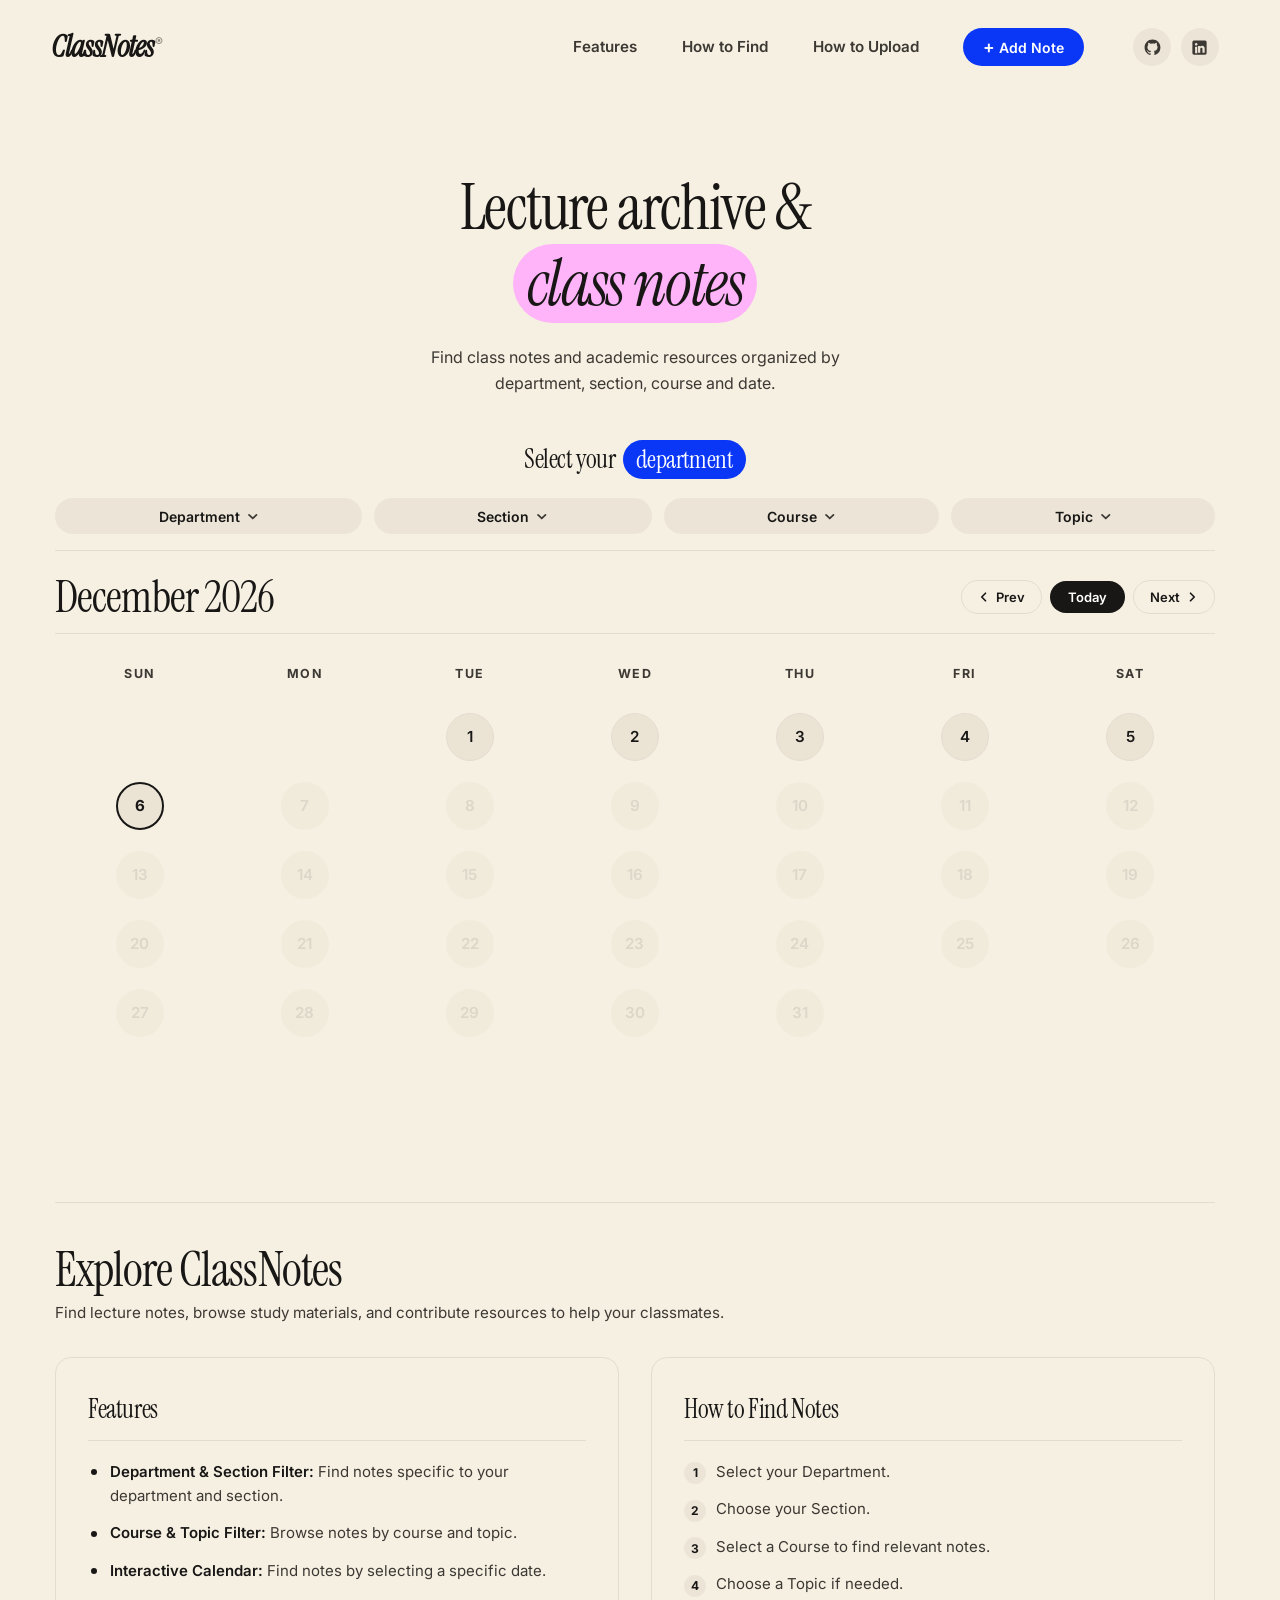
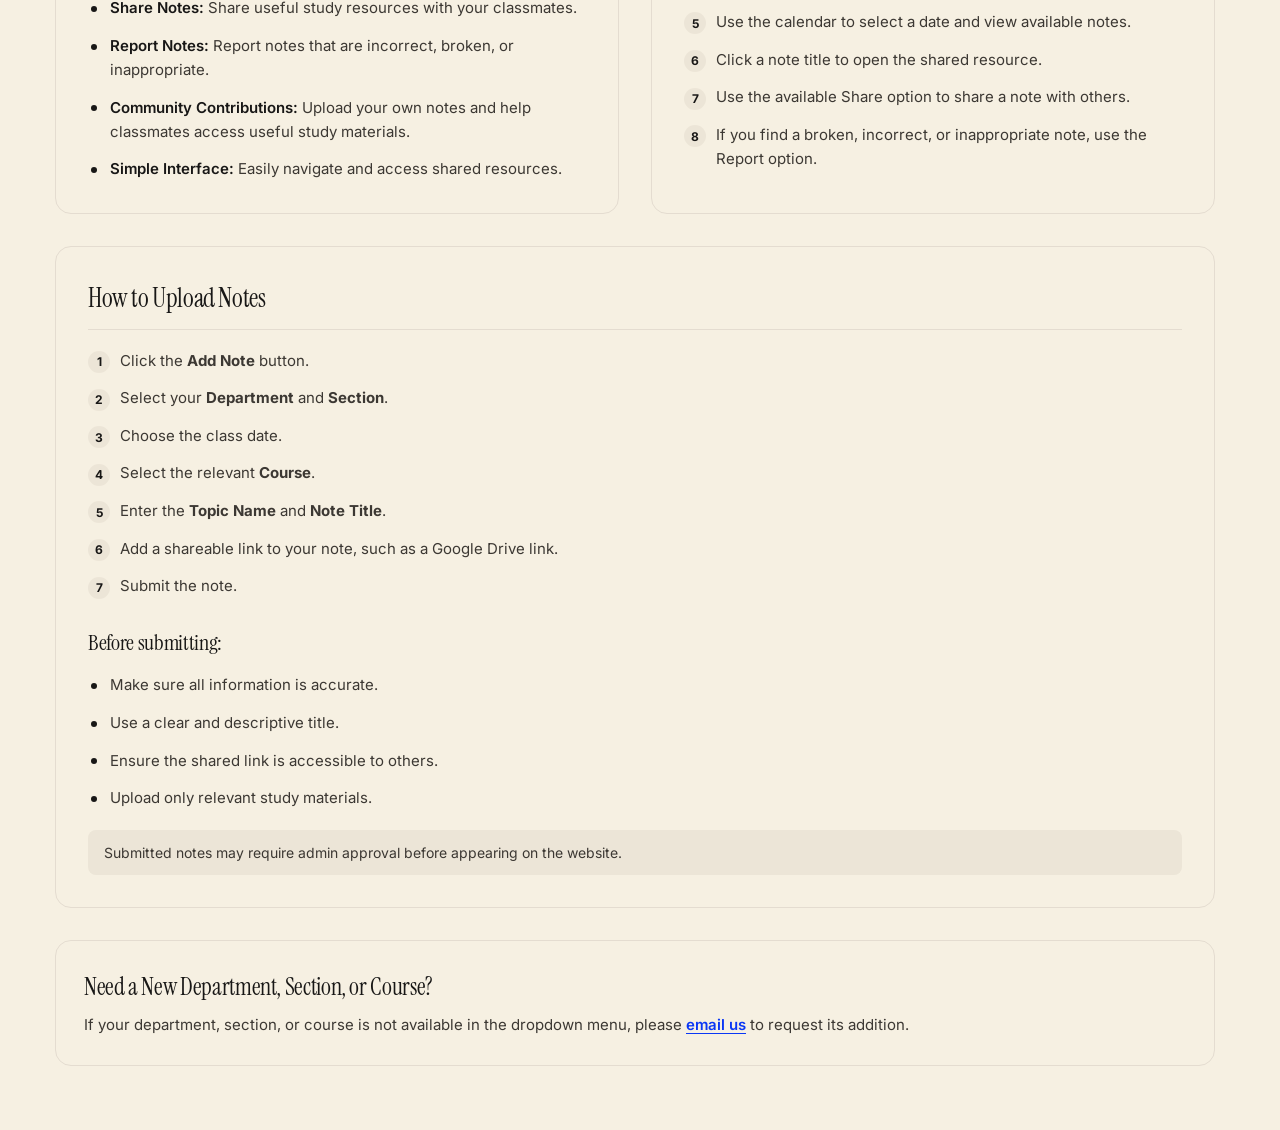
==== commit b8fff51b: "Test" ====
--- a/test.html
+++ b/test.html
@@ -337,6 +337,33 @@
 
     .nav-link:hover {
       color: var(--text-main);
+    }
+
+    .nav-social-links {
+      display: flex;
+      align-items: center;
+      justify-content: center;
+      gap: 0.6rem;
+      margin-left: 0.25rem;
+      flex-shrink: 0;
+    }
+
+    .social-icon-btn {
+      display: inline-flex;
+      align-items: center;
+      justify-content: center;
+      width: 38px;
+      height: 38px;
+      border-radius: 50%;
+      background-color: var(--bg-subtle);
+      color: var(--text-muted);
+      text-decoration: none;
+      transition: background-color 0.15s ease, color 0.15s ease;
+    }
+
+    .social-icon-btn:hover {
+      background-color: var(--bg-hover);
+      color: var(--brand-primary);
     }
 
     .header-menu-toggle {
@@ -997,7 +1024,6 @@
       justify-content: center;
     }
 
-    /* Refined & elegant styling for "Before submitting:" */
     .docs-subheading {
       font-family: var(--font-display);
       font-size: 1.4rem;
@@ -1400,6 +1426,7 @@
         align-items: flex-start;
         gap: 1.25rem;
         overflow-y: auto;
+        overflow-x: hidden;
         opacity: 0;
         visibility: hidden;
         pointer-events: none;
@@ -1427,6 +1454,17 @@
         padding: 0.85rem 1.25rem;
         font-size: 0.95rem;
         font-weight: 600;
+      }
+
+      .header-nav .nav-social-links {
+        margin-top: auto;
+        width: 100%;
+        padding-top: 1.25rem;
+        display: flex;
+        align-items: center;
+        justify-content: center;
+        gap: 0.85rem;
+        flex-shrink: 0;
       }
 
       .hero { padding-top: 2rem; }
@@ -1546,6 +1584,19 @@
       <a href="#how-to-find" class="nav-link">How to Find</a>
       <a href="#how-to-upload" class="nav-link">How to Upload</a>
       <button type="button" class="btn btn--primary" id="trigger-add-note"><span class="btn-plus">+</span>Add Note</button>
+
+      <div class="nav-social-links">
+        <a href="https://github.com/shakibuzzaman52" target="_blank" rel="noopener noreferrer" class="social-icon-btn" aria-label="GitHub Profile" title="GitHub">
+          <svg width="19" height="19" viewBox="0 0 24 24" fill="currentColor">
+            <path fill-rule="evenodd" clip-rule="evenodd" d="M12 2C6.477 2 2 6.484 2 12.017c0 4.425 2.865 8.18 6.839 9.504.5.092.682-.217.682-.483 0-.237-.008-.868-.013-1.703-2.782.605-3.369-1.343-3.369-1.343-.454-1.158-1.11-1.466-1.11-1.466-.908-.62.069-.608.069-.608 1.003.07 1.53 1.032 1.53 1.032.892 1.53 2.341 1.088 2.91.832.092-.647.35-1.088.636-1.338-2.22-.253-4.555-1.113-4.555-4.951 0-1.093.39-1.988 1.029-2.688-.103-.253-.446-1.272.098-2.65 0 0 .84-.27 2.75 1.026A9.564 9.564 0 0112 6.844c.85.004 1.705.115 2.504.337 1.909-1.296 2.747-1.027 2.747-1.027.546 1.379.202 2.398.1 2.651.64.7 1.028 1.595 1.028 2.688 0 3.848-2.339 4.695-4.566 4.943.359.309.678.92.678 1.855 0 1.338-.012 2.419-.012 2.747 0 .268.18.58.688.482A10.019 10.019 0 0022 12.017C22 6.484 17.522 2 12 2z"/>
+          </svg>
+        </a>
+        <a href="https://linkedin.com/in/shakibuzzaman52" target="_blank" rel="noopener noreferrer" class="social-icon-btn" aria-label="LinkedIn Profile" title="LinkedIn">
+          <svg width="19" height="19" viewBox="0 0 24 24" fill="currentColor">
+            <path d="M19 3a2 2 0 0 1 2 2v14a2 2 0 0 1-2 2H5a2 2 0 0 1-2-2V5a2 2 0 0 1 2-2h14m-.5 15.5v-5.3a3.26 3.26 0 0 0-3.26-3.26c-.85 0-1.84.52-2.28 1.3v-1.11h-2.79v8.37h2.79v-4.93c0-.77.62-1.4 1.39-1.4a1.4 1.4 0 0 1 1.4 1.4v4.93h2.75M6.46 10.9v8.37H9.2V10.9H6.46M7.83 6.25c-.9 0-1.63.73-1.63 1.63s.73 1.63 1.63 1.63 1.63-.73 1.63-1.63c0-.9-.73-1.63-1.63-1.63z"/>
+          </svg>
+        </a>
+      </div>
     </nav>
   </header>
 
